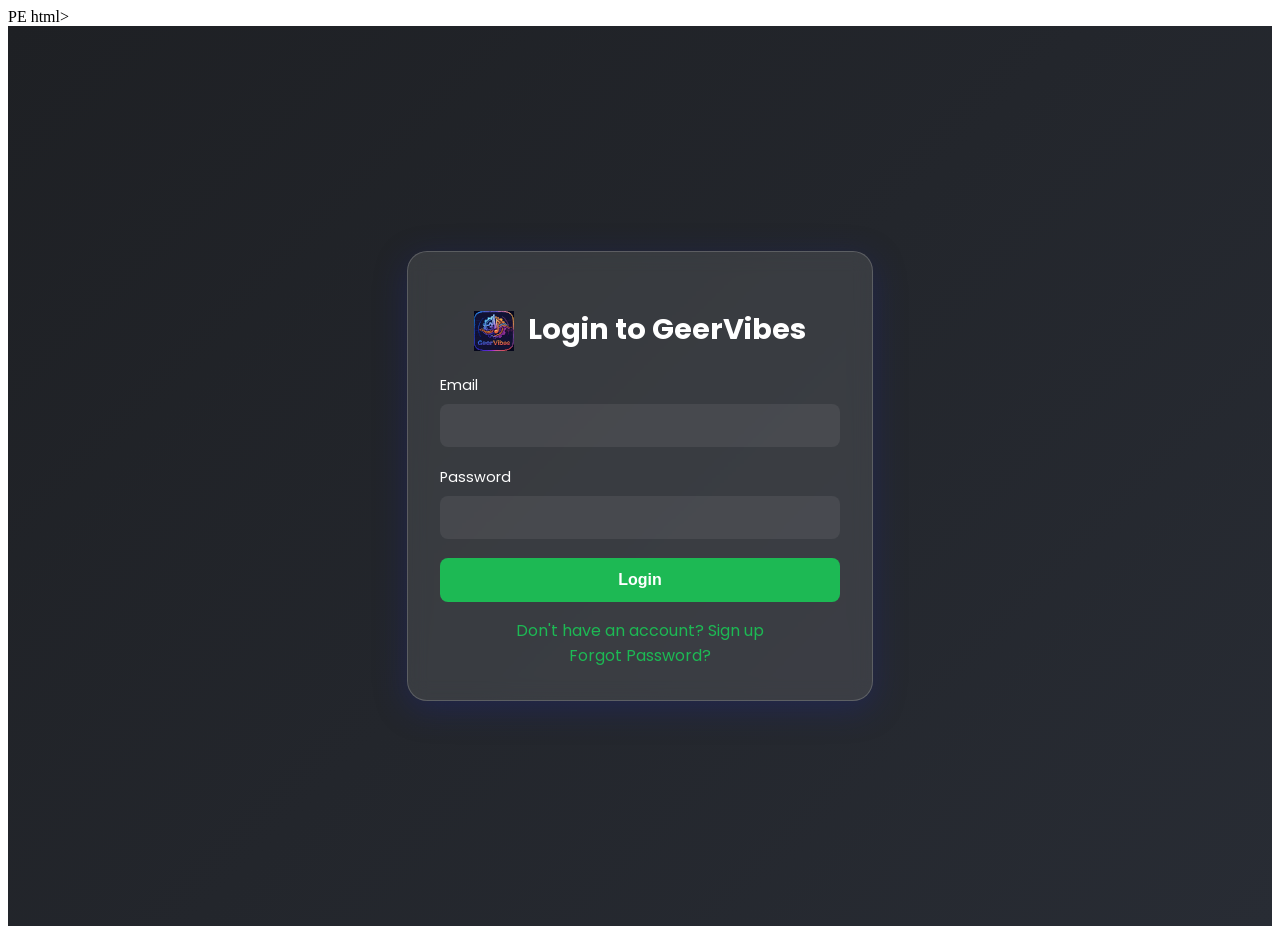
==== index.html @ 43edce55 "aded a logo" ====
<meta name="viewport" content="width=device-width, initial-scale=1.0, maximum-scale=1.0, user-scalable=no">
    <meta name="description" content="A modern, responsive music player application">
    <meta name="theme-color" content="#282c34">
    <title>GeerVibes–  | The melody in every moment.</title>
    <link rel="stylesheet" href="css/style.css">
    <link rel="stylesheet" href="css/style_new.css">
    <link rel="stylesheet" href="css/auth.css">
    <link rel="stylesheet" href="css/responsive.css">html>
<html lang="en">
<head>
    <meta charset="UTF-8">
    <meta name="viewport" content="width=device-width, initial-scale=1.0">
    <meta name="description" content="A modern, responsive music player application">
    <meta name="theme-color" content="#282c34">
    <title>GeerVibes –  | The melody in every moment.</title>
    <link rel="stylesheet" href="css/style.css">
    <link rel="stylesheet" href="css/player.css">
    <link rel="stylesheet" href="css/auth.css">
    <link rel="stylesheet" href="https://cdnjs.cloudflare.com/ajax/libs/font-awesome/6.4.0/css/all.min.css">
    <link rel="preconnect" href="https://fonts.googleapis.com">
    <link rel="preconnect" href="https://fonts.gstatic.com" crossorigin>
    <link href="https://fonts.googleapis.com/css2?family=Poppins:wght@300;400;500;600;700&display=swap" rel="stylesheet">
    <script src="js/auth.js"></script>
</head>
<body>
    <nav class="app-header">
        <div class="logo">
            <img src="logo.svg" alt="GeerVibes Logo" class="logo-image">
            <span>GeerVibes - The melody in every moment.</span>
        </div>
        <div class="controls">
            <button id="visualizer-toggle" class="control-btn" title="Toggle Audio Visualizer">
                <i class="fas fa-wave-square"></i>
            </button>
            <button id="theme-toggle" class="control-btn" title="Toggle Theme">
                <i class="fas fa-moon"></i>
            </button>
            <button id="logout" class="control-btn" title="Logout" onclick="logout()">
                <i class="fas fa-sign-out-alt"></i>
            </button>
        </div>
    </nav>
    <div class="music-container">
        <audio src="" id="audio"></audio>
        
        <div class="current-song-info">
            <div class="img-container">
                <img src="" alt="music-cover" id="cover">
            </div>
            <div class="song-info-text">
                <h4 id="title">Song Title</h4>
                <p id="artist" class="artist-name"></p>
            </div>
        </div>
        
        <div class="player-controls">
            <div class="navigation">
                <button id="shuffle" class="action-btn" title="Shuffle">
                    <i class="fas fa-random"></i>
                </button>
                <button id="prev" class="action-btn" title="Previous">
                    <i class="fas fa-backward"></i>
                </button>
                <button id="play" class="action-btn action-btn-big" title="Play/Pause">
                    <i class="fas fa-play"></i>
                </button>
                <button id="next" class="action-btn" title="Next">
                    <i class="fas fa-forward"></i>
                </button>
                <button id="repeat" class="action-btn" title="Repeat">
                    <i class="fas fa-redo"></i>
                </button>
            </div>
            
            <div class="progress-section">
                <span id="current-time">0:00</span>
                <div class="progress-container">
                    <div class="progress"></div>
                    <div class="progress-handle"></div>
                    <div class="progress-buffer"></div>
                    <div class="progress-hover"></div>
                </div>
                <span id="duration">0:00</span>
            </div>

            <div class="volume-control">
                <i class="fas fa-volume-up" id="volume-icon"></i>
                <input type="range" id="volume-slider" min="0" max="100" value="100">
            </div>
        </div>
        
        <div class="now-playing-info">
            <div class="song-details">
                <h3 class="current-song-title"></h3>
                <p class="current-song-artist"></p>
            </div>
            <div class="time-info">
                <span class="current-time-large">0:00</span>
                <span class="time-separator">/</span>
                <span class="duration-large">0:00</span>
            </div>
        </div>
        
        <div class="music-visualizer">
            <canvas id="visualizer"></canvas>
        
            <div class="dance-floor">
                
                </div>
                
                </div>
                <div class="dancing-character character-3">
                   
                    </div>
                </div>
                <div class="dancing-character character-4">
                    
                        
                    </div>
                </div>
            </div>
        </div>
        
        <div class="playlist-section">
            <div class="playlist-header">
                <h3>My Collection</h3>
                <div class="view-controls">
                    <button id="grid-view" class="view-btn active" title="Grid View">
                        <i class="fas fa-th"></i>
                    </button>
                    <button id="list-view" class="view-btn" title="List View">
                        <i class="fas fa-list"></i>
                    </button>
                </div>
            </div>
            <div class="search-box">
                <i class="fas fa-search"></i>
                <input type="text" id="search-input" placeholder="Search songs...">
            </div>
            <div id="song-grid" class="song-grid"></div>
        </div>
    </div>

    <div class="music-notes">
        <span>♪</span>
        <span>♫</span>
        <span>♬</span>
        <span>♪</span>
        <span>♫</span>
    </div>

    <div class="toast" id="toast"></div>

    <button id="back-to-top" class="back-to-top" title="Back to Top">
        <i class="fas fa-chevron-up"></i>
    </button>

    <script src="js/script.js"></script>
</body>
</html>
---- css/style.css ----
/* Base responsive setup */
html {
    font-size: 16px;
    box-sizing: border-box;
}

/* Use border-box for all elements */
*, *:before, *:after {
    box-sizing: inherit;
}

/* Fluid typography calculation */
@media screen and (min-width: 320px) {
    html {
        font-size: calc(16px + 2 * ((100vw - 320px) / 880));
    }
}

@media screen and (min-width: 1200px) {
    html {
        font-size: 18px;
    }
}

:root {
    /* Core Colors */
    --primary-color: #4361ee;
    --secondary-color: #3f37c9;
    --accent-color: #4895ef;
    
    /* Light Theme */
    --background-color: #f8f9fa;
    --container-bg: #ffffff;
    --text-color: #2d3436;
    --text-color-strong: #1a1a1a;
    --title-gradient: linear-gradient(135deg, #ff0101, #dde110);
    --secondary-text: #0cf772;
    --border-color: #dfe6e9;
    --hover-color: #f1f2f6;
    
    /* Elevations */
    --shadow-sm: 0 2px 4px rgba(108, 92, 231, 0.1);
    --shadow-md: 0 4px 8px rgba(108, 92, 231, 0.15);
    --shadow-lg: 0 8px 16px rgba(108, 92, 231, 0.2);
    
    /* Gradients */
    --gradient-primary: linear-gradient(135deg, var(--primary-color), var(--secondary-color));
    --gradient-accent: linear-gradient(135deg, var(--accent-color), var(--secondary-color));

.player-progress span {
    color: var(--secondary-text);
    font-family: monospace;
    font-size: 0.9rem;
    min-width: 45px;
}

.progress-container {
    flex: 1;
    background: #e0e0e0;
    border-radius: 10px;
    cursor: pointer;
    height: 6px;
    position: relative;
    transition: var(--transition-fast);
    box-shadow: inset 0 1px 3px rgba(0, 0, 0, 0.1);
}

.progress-container:hover {
    height: 8px;
}

.progress-container:hover .progress-handle {
    transform: scale(1);
}

.progress {
    background: linear-gradient(90deg, #ff0101, #f70c6a);
    border-radius: 10px;
    height: 100%;
    width: 0%;
    transition: width 0.1s linear;
    position: relative;
    box-shadow: 0 1px 2px rgba(0, 0, 0, 0.1);
}

.progress-handle {
    width: 12px;
    height: 12px;
    background: var(--primary-color);
    border-radius: 50%;
    position: absolute;
    top: 50%;
    right: -6px;
    transform: translate(0, -50%) scale(0);
    transition: transform 0.2s ease;
    box-shadow: 0 0 10px var(--primary-color);
}near-gradient(135deg, var(--primary-color), var(--secondary-color));
    --gradient-accent: linear-gradient(135deg, var(--accent-color), var(--secondary-color));
    
    /* Animation */
    --transition-fast: all 0.2s ease;
    --transition-normal: all 0.3s ease;
    --transition-slow: all 0.4s ease;
    
    /* Layout */
    --grid-gap: 20px;
    --border-radius-sm: 8px;
    --border-radius-md: 12px;
    --border-radius-lg: 20px;
    
    /* Typography */
    --font-weight-light: 300;
    --font-weight-regular: 400;
    --font-weight-medium: 500;
    --font-weight-semibold: 600;
    --font-weight-bold: 700;
}

[data-theme="dark"] {
    /* Dark Theme Colors */
    --background-color: #1a1b1e;
    --container-bg: #2d2e32;
    --text-color: #f1f2f6;
    --text-color-strong: #1a0000;
    --title-gradient: linear-gradient(135deg, #a29bfe, #6c5ce7);
    --secondary-text: #a4b0be;
    --border-color: #3d3e42;
    --hover-color: #34353a;
    --font-weight-semibold: 600;
    --font-weight-bold: 700;
}

[data-theme="dark"] {
    /* Dark Theme Colors */
    --background-color: #1a1b1e;
    --container-bg: #2d2e32;
    --text-color: #f1f2f6;
    --text-color-strong: #ffffff;
    --primary-color: #66b6ff;
    --secondary-color: #72e698;
    --accent-color: #ff8ac4;
    --title-gradient: linear-gradient(135deg, #66b6ff, #72e698);
    --secondary-text: #a4b0be;
    --border-color: #3d3e42;
    --hover-color: #34353a;
}

[data-theme="dark"] .progress-container {
    background: rgba(255, 255, 255, 0.1);
    box-shadow: inset 0 1px 3px rgba(0, 0, 0, 0.2);
}

/* Modern Reset & Base Styles */
*, *::before, *::after {
    box-sizing: border-box;
    margin: 0;
    padding: 0;
}

* {
    box-sizing: border-box;
    margin: 0;
    padding: 0;
}

/* Animation Keyframes */
@keyframes glow {
    0%, 100% { box-shadow: 0 0 15px var(--primary-color); }
    50% { box-shadow: 0 0 25px var(--accent-color); }
}

@keyframes float {
    0%, 100% { transform: translateY(0); }
    50% { transform: translateY(-10px); }
}

@keyframes pulse {
    0%, 100% { transform: scale(1); }
    50% { transform: scale(1.05); }
}

@keyframes shimmer {
    0% { background-position: -200% 0; }
    100% { background-position: 200% 0; }
}

body {
    background-color: var(--background-color);
    font-family: 'Poppins', sans-serif;
    min-height: 100vh;
    color: var(--text-color);
    transition: var(--transition-normal);
    overflow-x: hidden;
}

.app-header {
    position: fixed;
    top: 0;
    left: 0;
    right: 0;
    height: 60px;
    background: var(--container-bg);
    box-shadow: var(--shadow-sm);
    display: flex;
    justify-content: space-between;
    align-items: center;
    padding: 0 2rem;
    z-index: 1000;
    transition: var(--transition-normal);
}

.logo {
    display: flex;
    align-items: center;
    gap: 0.8rem;
    font-size: 1.5rem;
    font-weight: var(--font-weight-semibold);
    position: relative;
}

.logo-image {
    height: 50px;
    width: 50px;
    object-fit: contain;
    filter: drop-shadow(0 0 8px var(--primary-color));
    animation: pulse-icon 2s ease-in-out infinite;
}

.logo i {
    color: var(--primary-color);
    font-size: 1.8rem;
    animation: pulse-icon 2s ease-in-out infinite;
    filter: drop-shadow(0 0 8px var(--primary-color));
}

.logo span {
    background: linear-gradient(45deg, 
        #4a90e2, /* Royal Blue */
        #50c878, /* Emerald */
        #ff69b4, /* Hot Pink */
        #4a90e2  /* Royal Blue again for smooth loop */
    );
    background-size: 300%;
    -webkit-background-clip: text;
    background-clip: text;
    -webkit-text-fill-color: transparent;
    animation: animate-text 8s linear infinite;
    position: relative;
    display: inline-block;
}

.logo span::after {
    content: '';
    position: absolute;
    left: 0;
    bottom: -2px;
    width: 100%;
    height: 2px;
    background: linear-gradient(90deg, 
        transparent,
        var(--primary-color),
        transparent
    );
    animation: slide-line 3s ease-in-out infinite;
}

@keyframes animate-text {
    0% { background-position: 0% 50%; }
    50% { background-position: 100% 50%; }
    100% { background-position: 0% 50%; }
}

@keyframes pulse-icon {
    0%, 100% { transform: scale(1); }
    50% { transform: scale(1.2); filter: hue-rotate(45deg); }
}

@keyframes slide-line {
    0% { transform: translateX(-100%); opacity: 0; }
    50% { transform: translateX(0); opacity: 1; }
    100% { transform: translateX(100%); opacity: 0; }
}

.controls {
    display: flex;
    gap: 1rem;
}

.control-btn {
    background: none;
    border: none;
    color: var(--text-color);
    font-size: 1.2rem;
    cursor: pointer;
    padding: 0.5rem;
    border-radius: 50%;
    transition: var(--transition-fast);
}

.control-btn:hover {
    background: var(--hover-color);
    transform: translateY(-2px);
}

.theme-toggle {
    position: fixed;
    top: 20px;
    right: 20px;
    background: var(--container-bg);
    border: none;
    border-radius: 50%;
    width: 45px;
    height: 45px;
    cursor: pointer;
    display: flex;
    align-items: center;
    justify-content: center;
    font-size: 1.2rem;
    color: var(--text-color);
    box-shadow: 0 2px 5px var(--shadow-color);
    transition: var(--transition);
}

.theme-toggle:hover {
    transform: scale(1.1);
}

.music-container {
    background-color: var(--container-bg);
    border-radius: var(--border-radius-lg);
    box-shadow: var(--shadow-md);
    display: flex;
    flex-direction: column;
    padding: 2rem;
    position: relative;
    margin: 80px auto 4rem;
    z-index: 10;
    width: min(95%, 1400px);
    transition: var(--transition-normal);
    backdrop-filter: blur(10px);
    -webkit-backdrop-filter: blur(10px);
}

.music-visualizer {
    position: relative;
    width: 100%;
    height: 180px;
    margin: 1rem 0;
    border-radius: var(--border-radius-md);
    overflow: hidden;
    background: var(--gradient-primary);
    display: flex;
    justify-content: center;
    align-items: center;
}

#visualizer {
    position: absolute;
    width: 100%;
    height: 100%;
    opacity: 0.8;
    z-index: 1;
}

.dance-floor {
    position: absolute;
    bottom: 20px;
    left: 0;
    right: 0;
    height: 120px;
    z-index: 2;
    display: flex;
    justify-content: space-around;
    align-items: flex-end;
}

.dancing-character {
    transform-origin: bottom;
    filter: drop-shadow(0 0 10px currentColor);
}

.character {
    width: 40px;
    height: 80px;
    position: relative;
}

/* Character 1 - Purple Dancer (Hip Hop) */
.character-1 {
    color: #1a0202;
}

.character-1 .character {
    animation: hipHopDance 1s ease-in-out infinite;
}

/* Character 2 - Green Dancer (Ballet) */
.character-2 {
    color: #00b894;
}

.character-2 .character {
    animation: balletDance 1.5s ease-in-out infinite;
}

/* Character 3 - Pink Dancer (Breakdance) */
.character-3 {
    color: #ff7675;
}

.character-3 .character {
    animation: breakDance 2s ease-in-out infinite;
}

/* Character 4 - Yellow Dancer (Pop) */
.character-4 {
    color: #ffeaa7;
}

.character-4 .character {
    animation: popDance 1.2s ease-in-out infinite;
}

.character .head {
    width: 20px;
    height: 20px;
    background: currentColor;
    border-radius: 50%;
    position: absolute;
    top: 0;
    left: 50%;
    transform: translateX(-50%);
}

.character .body {
    width: 8px;
    height: 30px;
    background: currentColor;
    position: absolute;
    top: 20px;
    left: 50%;
    transform: translateX(-50%);
}

.character .arm {
    width: 6px;
    height: 20px;
    background: currentColor;
    position: absolute;
    top: 22px;
    transform-origin: top;
}

.character .leg {
    width: 6px;
    height: 25px;
    background: currentColor;
    position: absolute;
    top: 48px;
    transform-origin: top;
}

.character .arm.left { left: 10px; }
.character .arm.right { right: 10px; }
.character .leg.left { left: 14px; }
.character .leg.right { right: 14px; }

/* Hip Hop Dance Moves */
@keyframes hipHopDance {
    0%, 100% { transform: translateY(0) rotate(0deg); }
    25% { transform: translateY(-15px) rotate(-5deg); }
    50% { transform: translateY(0) rotate(0deg); }
    75% { transform: translateY(-15px) rotate(5deg); }
}

/* Ballet Dance Moves */
@keyframes balletDance {
    0%, 100% { transform: translateY(0) scale(1); }
    50% { transform: translateY(-20px) scale(0.95) rotate(10deg); }
}

/* Breakdance Moves */
@keyframes breakDance {
    0% { transform: rotate(0deg); }
    25% { transform: rotate(90deg) translateY(-10px); }
    50% { transform: rotate(180deg); }
    75% { transform: rotate(270deg) translateY(10px); }
    100% { transform: rotate(360deg); }
}

/* Pop Dance Moves */
@keyframes popDance {
    0%, 100% { transform: scale(1); }
    25% { transform: scale(1.1) rotate(-5deg); }
    50% { transform: scale(1) rotate(0deg); }
    75% { transform: scale(1.1) rotate(5deg); }
}

/* Character Part Animations */
.character-1 .arm.left { animation: hipHopArm 1s ease-in-out infinite; }
.character-1 .arm.right { animation: hipHopArm 1s ease-in-out infinite reverse; }
.character-1 .leg.left { animation: hipHopLeg 1s ease-in-out infinite; }
.character-1 .leg.right { animation: hipHopLeg 1s ease-in-out infinite reverse; }

.character-2 .arm.left { animation: balletArm 1.5s ease-in-out infinite; }
.character-2 .arm.right { animation: balletArm 1.5s ease-in-out infinite reverse; }
.character-2 .leg.left { animation: balletLeg 1.5s ease-in-out infinite; }
.character-2 .leg.right { animation: balletLeg 1.5s ease-in-out infinite reverse; }

.character-3 .arm.left { animation: breakArm 2s ease-in-out infinite; }
.character-3 .arm.right { animation: breakArm 2s ease-in-out infinite reverse; }
.character-3 .leg.left { animation: breakLeg 2s ease-in-out infinite; }
.character-3 .leg.right { animation: breakLeg 2s ease-in-out infinite reverse; }

.character-4 .arm.left { animation: popArm 1.2s ease-in-out infinite; }
.character-4 .arm.right { animation: popArm 1.2s ease-in-out infinite reverse; }
.character-4 .leg.left { animation: popLeg 1.2s ease-in-out infinite; }
.character-4 .leg.right { animation: popLeg 1.2s ease-in-out infinite reverse; }

@keyframes hipHopArm {
    0%, 100% { transform: rotate(-20deg); }
    50% { transform: rotate(40deg); }
}

@keyframes hipHopLeg {
    0%, 100% { transform: rotate(-5deg); }
    50% { transform: rotate(20deg); }
}

@keyframes balletArm {
    0%, 100% { transform: rotate(0deg); }
    50% { transform: rotate(90deg); }
}

@keyframes balletLeg {
    0%, 100% { transform: rotate(0deg); }
    50% { transform: rotate(45deg); }
}

@keyframes breakArm {
    0% { transform: rotate(0deg); }
    50% { transform: rotate(180deg); }
    100% { transform: rotate(360deg); }
}

@keyframes breakLeg {
    0% { transform: rotate(0deg); }
    50% { transform: rotate(-45deg); }
    100% { transform: rotate(0deg); }
}

@keyframes popArm {
    0%, 100% { transform: rotate(-30deg); }
    50% { transform: rotate(30deg); }
}

@keyframes popLeg {
    0%, 100% { transform: rotate(-15deg); }
    50% { transform: rotate(15deg); }
}

.amplitude-bars {
    position: absolute;
    bottom: 0;
    left: 0;
    width: 100%;
    height: 60px;
    display: flex;
    justify-content: center;
    gap: 4px;
    padding: 0 20px;
    z-index: 2;
}

.amplitude-bars .bar {
    flex: 1;
    background: rgba(255, 255, 255, 0.3);
    border-radius: var(--border-radius-sm);
    transform-origin: bottom;
}

@keyframes headBop {
    0%, 100% { transform: translateX(-50%) rotate(0deg); }
    50% { transform: translateX(-50%) rotate(5deg); }
}

@keyframes bodyMove {
    0%, 100% { transform: translateX(-50%) scaleY(1); }
    50% { transform: translateX(-50%) scaleY(0.95); }
}

@keyframes leftArmMove {
    0%, 100% { transform: rotate(-20deg); }
    50% { transform: rotate(20deg); }
}

@keyframes rightArmMove {
    0%, 100% { transform: rotate(20deg); }
    50% { transform: rotate(-20deg); }
}

@keyframes leftLegMove {
    0%, 100% { transform: rotate(-5deg); }
    50% { transform: rotate(15deg); }
}

@keyframes rightLegMove {
    0%, 100% { transform: rotate(5deg); }
    50% { transform: rotate(-15deg); }
}

.music-container.play .dancing-character {
    animation: bounce 0.5s ease-in-out infinite;
}

@keyframes bounce {
    0%, 100% { transform: translateY(0); }
    50% { transform: translateY(-10px); }
}

/* Add pulse animation for playing state */
.music-container.play .amplitude-bars .bar {
    animation: amplitude var(--bar-duration, 0.5s) ease-in-out infinite;
    animation-delay: var(--bar-delay, 0s);
}

@keyframes amplitude {
    0%, 100% { transform: scaleY(0.3); }
    50% { transform: scaleY(1); }
}

.img-container {
    position: relative;
    width: 200px;
    height: 200px;
    margin: 0 auto;
    border-radius: 50%;
    overflow: hidden;
    box-shadow: var(--shadow-lg);
    transition: all 0.3s ease;
}

.img-container::after {
    content: '';
    position: absolute;
    top: 50%;
    left: 50%;
    transform: translate(-50%, -50%);
    width: 20px;
    height: 20px;
    background: var(--container-bg);
    border-radius: 50%;
    z-index: 2;
}

.img-container img {
    border-radius: 50%;
    object-fit: cover;
    height: 100%;
    width: 100%;
    position: absolute;
    bottom: 0;
    left: 0;
    animation: rotate 3s linear infinite, shimmer 3s infinite;
    animation-play-state: paused;
    transition: transform 0.3s ease;
    background: linear-gradient(90deg, 
        transparent,
        rgba(255, 255, 255, 0.2),
        transparent
    ) 0 0/200% 100%;
}

.music-container.play .img-container {
    transform: scale(1.05);
    animation: pulse 2s ease-in-out infinite;
}

.music-container.play .img-container img {
    animation-play-state: running;
    filter: drop-shadow(0 0 10px var(--accent-color));
}

/* Responsive adjustments for currently playing song */
@media screen and (max-width: 768px) {
    .img-container {
        width: 180px;
        height: 180px;
    }
}

@media screen and (max-width: 480px) {
    .img-container {
        width: 150px;
        height: 150px;
    }
}

@keyframes rotate {
    from {
        transform: rotate(0deg);
    }
    to {
        transform: rotate(360deg);
    }
}

.navigation {
    display: flex;
    align-items: center;
    justify-content: center;
    z-index: 1;
}

.action-btn {
    background-color: var(--container-bg);
    border: 0;
    color: var(--secondary-text);
    font-size: 20px;
    cursor: pointer;
    padding: 12px;
    margin: 0 20px;
    border-radius: 50%;
    transition: all 0.3s ease;
    position: relative;
    overflow: hidden;
}

.action-btn::after {
    content: '';
    position: absolute;
    top: 50%;
    left: 50%;
    width: 100%;
    height: 100%;
    background: radial-gradient(circle, var(--primary-color) 0%, transparent 70%);
    opacity: 0;
    transform: translate(-50%, -50%) scale(0);
    transition: transform 0.3s ease, opacity 0.3s ease;
}

.action-btn:hover::after {
    opacity: 0.2;
    transform: translate(-50%, -50%) scale(1.5);
}

.action-btn:hover {
    color: var(--primary-color);
    transform: scale(1.1);
}

.action-btn.action-btn-big {
    color: var(--primary-color);
    font-size: 32px;
}

.action-btn:focus {
    outline: 0;
}

.music-info {
    background-color: var(--container-bg);
    border-radius: var(--border-radius-lg) var(--border-radius-lg) 0 0;
    position: absolute;
    top: 0;
    left: 20px;
    width: calc(100% - 40px);
    padding: 20px 20px 20px 150px;
    opacity: 0;
    transform: translateY(0%);
    transition: var(--transition-normal);
    z-index: 0;
    box-shadow: var(--shadow-md);
}

.time-control {
    display: flex;
    align-items: center;
    gap: 1rem;
    margin-top: 0.5rem;
    color: var(--secondary-text);
    font-size: 0.9rem;
}

#current-time, #duration {
    min-width: 45px;
    text-align: center;
    font-family: monospace;
    font-size: 0.95rem;
}

.music-container.play .music-info {
    opacity: 1;
    transform: translateY(-100%);
}

.music-info h4 {
    margin: 0;
}

.progress-container {
    background: var(--border-color);
    border-radius: 10px;
    cursor: pointer;
    margin: 15px auto;
    height: 6px;
    width: 90%;
    max-width: 800px;
    position: relative;
    transition: all 0.3s ease;
    box-shadow: inset 0 1px 2px rgba(0, 0, 0, 0.1);
}

.progress-container:hover {
    height: 8px;
    transform: scaleY(1.2);
}

.progress {
    background: linear-gradient(90deg, var(--primary-color), var(--accent-color));
    border-radius: 10px;
    height: 100%;
    width: 0%;
    position: relative;
    transition: width 0.2s ease-out;
    box-shadow: 0 0 15px var(--primary-color);
    animation: glow 2s ease-in-out infinite;
}

.playlist-section {
    margin-top: 2rem;
    padding: 0 1rem;
}

.playlist-header {
    display: flex;
    justify-content: space-between;
    align-items: center;
    margin-bottom: 1.5rem;
}

.playlist-header h3 {
    font-size: 1.5rem;
    font-weight: 600;
    color: #2d3436;
    text-shadow: 1px 1px 2px rgba(0, 0, 0, 0.1);
    position: relative;
    display: inline-block;
    background: linear-gradient(45deg, #ff0101, #e71818, #f70c6a);
    -webkit-background-clip: text;
    background-clip: text;
    -webkit-text-fill-color: transparent;
    padding: 0.2rem 0;
}

.view-controls {
    display: flex;
    gap: 0.5rem;
    background: var(--hover-color);
    padding: 0.3rem;
    border-radius: var(--border-radius-sm);
}

.view-btn {
    background: none;
    border: none;
    padding: 0.5rem;
    border-radius: var(--border-radius-sm);
    color: var(--secondary-text);
    cursor: pointer;
    transition: var(--transition-fast);
}

.view-btn.active {
    background: var(--container-bg);
    color: var(--primary-color);
    box-shadow: var(--shadow-sm);
}

.search-box {
    position: relative;
    margin-bottom: 1.5rem;
}

.search-box i {
    position: absolute;
    left: 1rem;
    top: 50%;
    transform: translateY(-50%);
    color: var(--secondary-text);
}

.search-box input {
    width: 100%;
    padding: 0.8rem 1rem 0.8rem 2.5rem;
    border: none;
    border-radius: var(--border-radius-md);
    background: var(--hover-color);
    color: var(--text-color);
    font-size: 1rem;
    transition: var(--transition-fast);
}

.search-box input:focus {
    outline: none;
    box-shadow: 0 0 0 2px var(--primary-color);
}

.search-box input::placeholder {
    color: var(--secondary-text);
}

.playlist h3 {
    margin-bottom: 20px;
    color: var(--text-color);
    font-size: 1.5rem;
    text-align: center;
    text-transform: uppercase;
    letter-spacing: 2px;
}

.song-grid {
    display: grid;
    grid-template-columns: repeat(auto-fill, minmax(280px, 1fr));
    gap: var(--grid-gap);
    padding: 0.5rem;
    margin-top: 1rem;
    width: 100%;
    max-width: 1400px;
    margin-left: auto;
    margin-right: auto;
}

.song-tile {
    background: var(--container-bg);
    border-radius: var(--border-radius-md);
    padding: 1.2rem;
    cursor: pointer;
    transition: var(--transition-normal);
    position: relative;
    overflow: hidden;
    box-shadow: var(--shadow-sm);
    display: flex;
    flex-direction: column;
    gap: 1rem;
    min-height: 320px;
    animation: float 6s ease-in-out infinite;
}

.song-tile::before {
    content: '';
    position: absolute;
    top: 0;
    left: 0;
    width: 100%;
    height: 100%;
    background: var(--gradient-primary);
    opacity: 0;
    transition: var(--transition-normal);
    z-index: 1;
}

.song-tile:hover {
    transform: translateY(-5px) scale(1.02);
    box-shadow: var(--shadow-md);
}

.song-tile:hover::before {
    opacity: 0.1;
}

.song-tile.playing {
    background: linear-gradient(45deg, var(--container-bg), var(--hover-color));
    box-shadow: var(--shadow-lg);
    border: 2px solid var(--primary-color);
}

.song-tile.playing::before {
    opacity: 0.15;
}

.song-tile.playing .song-title {
    color: var(--primary-color);
}

@keyframes pulsePlay {
    0% { transform: scale(1); }
    50% { transform: scale(1.05); }
    100% { transform: scale(1); }
}

.song-tile.playing {
    animation: pulsePlay 2s infinite;
}

.song-tile img {
    width: 100%;
    aspect-ratio: 1;
    border-radius: 15px;
    object-fit: cover;
    box-shadow: var(--shadow-md);
    transition: transform 0.3s ease;
}

.song-tile:hover img {
    transform: scale(1.05);
}

.song-details {
    display: flex;
    flex-direction: column;
    gap: 0.5rem;
    padding: 0.5rem;
}

.song-tile .song-title {
    font-size: 1.1rem;
    font-weight: 600;
    line-height: 1.4;
    display: -webkit-box;
    overflow: hidden;
    -webkit-box-orient: vertical;
    overflow: hidden;
    color: var(--text-color-strong);
    background: var(--title-gradient);
    -webkit-background-clip: text;
    background-clip: text;
    -webkit-text-fill-color: transparent;
    /* text-fill-color removed, not standard */
    margin: 0;
}

.song-tile .song-artist {
    color: var(--secondary-text);
    font-size: 0.95rem;
    font-weight: 500;
    margin: 0;
    opacity: 0.9;
    display: -webkit-box;
    -webkit-box-orient: vertical;
    -webkit-box-orient: vertical;
    overflow: hidden;
}

/* Enhanced hover effects */
.song-tile:hover {
    transform: translateY(-5px);
    box-shadow: var(--shadow-lg);
}

.song-tile:hover .song-title {
    background-position: right center;
}

/* Responsive adjustments for song tiles */
@media screen and (max-width: 1200px) {
    .song-grid {
        grid-template-columns: repeat(auto-fill, minmax(250px, 1fr));
    }
}

@media screen and (max-width: 768px) {
    .song-grid {
        grid-template-columns: repeat(auto-fill, minmax(200px, 1fr));
        gap: 1rem;
    }
    
    .song-tile {
        min-height: 280px;
        padding: 1rem;
    }

    .song-tile .song-title {
        font-size: 1rem;
    }

    .song-tile .song-artist {
        font-size: 0.9rem;
    }
}

@media screen and (max-width: 480px) {
    .song-grid {
        grid-template-columns: repeat(auto-fill, minmax(160px, 1fr));
        gap: 0.8rem;
    }
    
    .song-tile {
        min-height: 240px;
        padding: 0.8rem;
    }

    .song-details {
        gap: 0.3rem;
    }

    .song-tile .song-title {
        font-size: 0.95rem;
        -webkit-line-clamp: 2;
    }

    .song-tile .song-artist {
        font-size: 0.85rem;
    }
}

.toast {
    position: fixed;
    bottom: 2rem;
    right: 2rem;
    background: var(--container-bg);
    color: var(--text-color);
    padding: 1rem 2rem;
    border-radius: var(--border-radius-md);
    box-shadow: var(--shadow-lg);
    transform: translateY(150%);
    transition: var(--transition-normal);
    z-index: 1000;
}

.toast.show {
    transform: translateY(0);
}

.music-notes {
    position: fixed;
    top: 0;
    left: 0;
    width: 100%;
    height: 100%;
    pointer-events: none;
    z-index: -1;
    opacity: 0.4;
}

.music-notes span {
    position: absolute;
    font-size: 2rem;
    background: var(--gradient-primary);
    -webkit-background-clip: text;
    background-clip: text;
    -webkit-text-fill-color: transparent;
    opacity: 0;
    animation: floatNotes 8s ease-in-out infinite;
    filter: drop-shadow(0 0 5px var(--primary-color));
}

.music-notes span:nth-child(1) { left: 10%; animation-delay: 0s; }
.music-notes span:nth-child(2) { left: 30%; animation-delay: 1.5s; }
.music-notes span:nth-child(3) { left: 50%; animation-delay: 3s; }
.music-notes span:nth-child(4) { left: 70%; animation-delay: 4.5s; }
.music-notes span:nth-child(5) { left: 90%; animation-delay: 6s; }

@keyframes floatNotes {
    0% {
        opacity: 0;
        transform: translateY(100vh) rotate(0deg);
    }
    50% {
        opacity: 0.5;
    }
    100% {
        opacity: 0;
        transform: translateY(-100vh) rotate(360deg);
    }
}

/* Back to Top Button */
.back-to-top {
    position: fixed;
    bottom: 2rem;
    right: 2rem;
    background: var(--primary-color);
    color: white;
    width: 45px;
    height: 45px;
    border-radius: 50%;
    border: none;
    cursor: pointer;
    display: flex;
    align-items: center;
    justify-content: center;
    font-size: 1.2rem;
    opacity: 0;
    visibility: hidden;
    transform: translateY(10px);
    transition: all 0.3s ease;
    z-index: 1000;
    box-shadow: 0 2px 10px rgba(0, 0, 0, 0.2);
}

.back-to-top:hover {
    background: linear-gradient(45deg, var(--primary-color), var(--accent-color));
    transform: translateY(-2px);
    box-shadow: 0 4px 15px rgba(0, 0, 0, 0.3);
}

.back-to-top.visible {
    opacity: 1;
    visibility: visible;
    transform: translateY(0);
}

[data-theme="dark"] .back-to-top {
    background: var(--primary-color);
    box-shadow: 0 2px 10px rgba(0, 0, 0, 0.4);
}

[data-theme="dark"] .back-to-top:hover {
    background: linear-gradient(45deg, var(--primary-color), var(--accent-color));
    box-shadow: 0 4px 15px rgba(0, 0, 0, 0.5);
}
---- css/style_new.css ----
/* Add your dark theme overrides */
[data-theme="dark"] {
    --background-color: #1a1b1e;
    --container-bg: #2d2e32;
    --text-color: #f1f2f6;
    --text-color-strong: #ffffff;
    --secondary-text: #a4b0be;
    --border-color: #3d3e42;
    --hover-color: #34353a;
    --progress-background: rgba(255, 255, 255, 0.1);
}

/* Logo Animation */
.logo {
    display: flex;
    align-items: center;
    gap: 0.8rem;
    font-size: 1.5rem;
    font-weight: 600;
}

.logo span {
    background: linear-gradient(45deg, #ff0101, #e71818, #f70c6a, #b9e75c);
    background-size: 300%;
    -webkit-background-clip: text;
    background-clip: text;
    color: transparent;
    animation: animate-logo 10s linear infinite;
}

@keyframes animate-logo {
    0% { background-position: 0% 50%; }
    50% { background-position: 100% 50%; }
    100% { background-position: 0% 50%; }
}

/* Progress Slider Improvements */
.progress-section {
    width: 100%;
    max-width: 500px;
    display: flex;
    align-items: center;
    gap: 1rem;
    padding: 0.5rem 1rem;
    margin: 1.5rem 0;
}

.progress-container {
    flex: 1;
    background: #ddd;
    border-radius: 10px;
    cursor: pointer;
    height: 6px;
    position: relative;
    transition: all 0.3s ease;
}

.progress {
    background: linear-gradient(90deg, #ff0101, #f70c6a);
    border-radius: 10px;
    height: 100%;
    width: 0%;
    transition: width 0.1s linear;
    position: relative;
    box-shadow: 0 1px 3px rgba(0, 0, 0, 0.2);
}

.progress-handle {
    width: 12px;
    height: 12px;
    background: #f70c6a;
    border: 2px solid #fff;
    border-radius: 50%;
    position: absolute;
    top: 50%;
    transform: translateY(-50%) scale(0.8);
    cursor: grab;
    box-shadow: 0 2px 4px rgba(0, 0, 0, 0.2);
    opacity: 0;
    transition: all 0.3s ease;
}

.progress-container:hover {
    height: 8px;
}

.progress-container:hover .progress-handle {
    opacity: 1;
    transform: translateY(-50%) scale(1.2);
}

/* Playlist Section */
.playlist-header h3 {
    color: var(--text-color-strong);
    font-size: 1.5rem;
    font-weight: 600;
    background: linear-gradient(45deg, #ff0101, #f70c6a);
    -webkit-background-clip: text;
    background-clip: text;
    color: transparent;
}

/* Time Display */
#current-time, #duration {
    color: var(--text-color-strong);
    font-weight: 500;
    font-size: 0.9rem;
    min-width: 45px;
    text-align: center;
}
---- css/auth.css ----
/* Auth Pages Styles */
.auth-container {
    height: 100vh;
    display: flex;
    justify-content: center;
    align-items: center;
    background: linear-gradient(135deg, #1e2024 0%, #282c34 100%);
    font-family: 'Poppins', sans-serif;
}

.auth-box {
    background: rgba(255, 255, 255, 0.1);
    backdrop-filter: blur(10px);
    border-radius: 20px;
    padding: 2rem;
    width: 100%;
    max-width: 400px;
    box-shadow: 0 8px 32px 0 rgba(31, 38, 135, 0.37);
    border: 1px solid rgba(255, 255, 255, 0.18);
}

.auth-box h2 {
    color: #fff;
    text-align: center;
    margin-bottom: 1.5rem;
    font-size: 1.8rem;
}

.form-group {
    margin-bottom: 1.2rem;
}

.form-group label {
    display: block;
    color: #fff;
    margin-bottom: 0.5rem;
    font-size: 0.9rem;
}

.form-group input {
    width: 100%;
    padding: 0.8rem;
    border: none;
    border-radius: 8px;
    background: rgba(255, 255, 255, 0.07);
    color: #fff;
    font-size: 1rem;
    transition: all 0.3s ease;
}

.form-group input:focus {
    outline: none;
    background: rgba(255, 255, 255, 0.1);
    box-shadow: 0 0 0 2px rgba(255, 255, 255, 0.2);
}

.auth-btn {
    width: 100%;
    padding: 0.8rem;
    border: none;
    border-radius: 8px;
    background: #1DB954;
    color: #fff;
    font-size: 1rem;
    font-weight: 600;
    cursor: pointer;
    transition: all 0.3s ease;
}

.auth-btn:hover {
    background: #1ed760;
    transform: translateY(-2px);
}

.auth-links {
    margin-top: 1rem;
    text-align: center;
    color: #fff;
}

.auth-links a {
    color: #1DB954;
    text-decoration: none;
    margin: 0 0.5rem;
    transition: all 0.3s ease;
}

.auth-links a:hover {
    color: #1ed760;
    text-decoration: underline;
}

.error-message {
    color: #ff4d4d;
    font-size: 0.9rem;
    margin-top: 0.5rem;
    text-align: center;
    display: none;
}

.success-message {
    color: #1DB954;
    font-size: 0.9rem;
    margin-top: 0.5rem;
    text-align: center;
    display: none;
}

/* Animation */
@keyframes fadeIn {
    from { opacity: 0; transform: translateY(-20px); }
    to { opacity: 1; transform: translateY(0); }
}

.auth-box {
    animation: fadeIn 0.5s ease-out;
}
/* Logo Styling */
.logo-small {
    height: 40px;
    width: 40px;
    margin-right: 0.5rem;
    vertical-align: middle;
}
---- css/responsive.css ----
/* Responsive Styles */

/* Base responsive adjustments */
@media screen and (max-width: 1200px) {
    .music-container {
        width: 95%;
        max-width: 1000px;
    }
}

/* Tablet and smaller screens */
@media screen and (max-width: 768px) {
    .app-header {
        padding: 1rem;
    }

    .app-header .logo span {
        font-size: 1.2rem;
    }

    .music-container {
        width: 100%;
        padding: 1rem;
    }

    .img-container {
        width: 250px;
        height: 250px;
    }

    .navigation {
        gap: 1rem;
    }

    .action-btn {
        font-size: 1.2rem;
    }

    .action-btn-big {
        font-size: 1.8rem;
    }

    /* Adjust playlist for tablet */
    .playlist {
        grid-template-columns: repeat(auto-fill, minmax(200px, 1fr));
    }
}

/* Mobile devices */
@media screen and (max-width: 480px) {
    .app-header {
        flex-direction: column;
        gap: 1rem;
        padding: 0.8rem;
        text-align: center;
    }

    .app-header .controls {
        width: 100%;
        justify-content: center;
        gap: 1rem;
    }

    .music-container {
        padding: 0.8rem;
    }

    .img-container {
        width: 200px;
        height: 200px;
    }

    .navigation {
        gap: 0.8rem;
    }

    .action-btn {
        font-size: 1rem;
    }

    .action-btn-big {
        font-size: 1.5rem;
    }

    .progress-container {
        height: 8px;
    }

    /* Stack player controls for better mobile experience */
    .player-controls {
        flex-direction: column;
        gap: 1rem;
    }

    /* Adjust playlist for mobile */
    .playlist {
        grid-template-columns: 1fr;
        gap: 0.8rem;
    }

    .playlist-item {
        padding: 0.8rem;
    }

    /* Adjust volume controls for mobile */
    .volume-controls {
        flex-direction: row;
        align-items: center;
        justify-content: center;
        gap: 0.8rem;
        width: 100%;
        margin-top: 1rem;
    }

    .volume-slider {
        width: 60%;
    }
}

/* Small mobile devices */
@media screen and (max-width: 320px) {
    .app-header .logo span {
        font-size: 1rem;
    }

    .img-container {
        width: 180px;
        height: 180px;
    }

    .action-btn {
        font-size: 0.9rem;
    }

    .action-btn-big {
        font-size: 1.3rem;
    }
}

/* Landscape mode for mobile devices */
@media screen and (max-height: 480px) and (orientation: landscape) {
    .music-container {
        display: grid;
        grid-template-columns: auto 1fr;
        gap: 1rem;
        align-items: center;
    }

    .img-container {
        width: 150px;
        height: 150px;
    }

    .player-controls {
        flex-direction: row;
    }
}

/* Make auth pages responsive */
@media screen and (max-width: 480px) {
    .auth-box {
        width: 90%;
        padding: 1.5rem;
        margin: 1rem;
    }

    .auth-box h2 {
        font-size: 1.5rem;
    }

    .form-group input {
        padding: 0.6rem;
    }

    .auth-btn {
        padding: 0.6rem;
    }

    .auth-links {
        flex-direction: column;
        gap: 0.5rem;
    }
}

/* High DPI (Retina) Screens */
@media screen and (-webkit-min-device-pixel-ratio: 2),
       screen and (min-resolution: 192dpi) {
    .img-container img {
        image-rendering: -webkit-optimize-contrast;
        image-rendering: crisp-edges;
    }
}

/* Dark mode adjustments for OLED screens */
@media screen and (prefers-color-scheme: dark) and (color-gamut: p3) {
    [data-theme="dark"] {
        --background-color: #000000;
    }
}
---- css/style.css ----
/* Base responsive setup */
html {
    font-size: 16px;
    box-sizing: border-box;
}

/* Use border-box for all elements */
*, *:before, *:after {
    box-sizing: inherit;
}

/* Fluid typography calculation */
@media screen and (min-width: 320px) {
    html {
        font-size: calc(16px + 2 * ((100vw - 320px) / 880));
    }
}

@media screen and (min-width: 1200px) {
    html {
        font-size: 18px;
    }
}

:root {
    /* Core Colors */
    --primary-color: #4361ee;
    --secondary-color: #3f37c9;
    --accent-color: #4895ef;
    
    /* Light Theme */
    --background-color: #f8f9fa;
    --container-bg: #ffffff;
    --text-color: #2d3436;
    --text-color-strong: #1a1a1a;
    --title-gradient: linear-gradient(135deg, #ff0101, #dde110);
    --secondary-text: #0cf772;
    --border-color: #dfe6e9;
    --hover-color: #f1f2f6;
    
    /* Elevations */
    --shadow-sm: 0 2px 4px rgba(108, 92, 231, 0.1);
    --shadow-md: 0 4px 8px rgba(108, 92, 231, 0.15);
    --shadow-lg: 0 8px 16px rgba(108, 92, 231, 0.2);
    
    /* Gradients */
    --gradient-primary: linear-gradient(135deg, var(--primary-color), var(--secondary-color));
    --gradient-accent: linear-gradient(135deg, var(--accent-color), var(--secondary-color));

.player-progress span {
    color: var(--secondary-text);
    font-family: monospace;
    font-size: 0.9rem;
    min-width: 45px;
}

.progress-container {
    flex: 1;
    background: #e0e0e0;
    border-radius: 10px;
    cursor: pointer;
    height: 6px;
    position: relative;
    transition: var(--transition-fast);
    box-shadow: inset 0 1px 3px rgba(0, 0, 0, 0.1);
}

.progress-container:hover {
    height: 8px;
}

.progress-container:hover .progress-handle {
    transform: scale(1);
}

.progress {
    background: linear-gradient(90deg, #ff0101, #f70c6a);
    border-radius: 10px;
    height: 100%;
    width: 0%;
    transition: width 0.1s linear;
    position: relative;
    box-shadow: 0 1px 2px rgba(0, 0, 0, 0.1);
}

.progress-handle {
    width: 12px;
    height: 12px;
    background: var(--primary-color);
    border-radius: 50%;
    position: absolute;
    top: 50%;
    right: -6px;
    transform: translate(0, -50%) scale(0);
    transition: transform 0.2s ease;
    box-shadow: 0 0 10px var(--primary-color);
}near-gradient(135deg, var(--primary-color), var(--secondary-color));
    --gradient-accent: linear-gradient(135deg, var(--accent-color), var(--secondary-color));
    
    /* Animation */
    --transition-fast: all 0.2s ease;
    --transition-normal: all 0.3s ease;
    --transition-slow: all 0.4s ease;
    
    /* Layout */
    --grid-gap: 20px;
    --border-radius-sm: 8px;
    --border-radius-md: 12px;
    --border-radius-lg: 20px;
    
    /* Typography */
    --font-weight-light: 300;
    --font-weight-regular: 400;
    --font-weight-medium: 500;
    --font-weight-semibold: 600;
    --font-weight-bold: 700;
}

[data-theme="dark"] {
    /* Dark Theme Colors */
    --background-color: #1a1b1e;
    --container-bg: #2d2e32;
    --text-color: #f1f2f6;
    --text-color-strong: #1a0000;
    --title-gradient: linear-gradient(135deg, #a29bfe, #6c5ce7);
    --secondary-text: #a4b0be;
    --border-color: #3d3e42;
    --hover-color: #34353a;
    --font-weight-semibold: 600;
    --font-weight-bold: 700;
}

[data-theme="dark"] {
    /* Dark Theme Colors */
    --background-color: #1a1b1e;
    --container-bg: #2d2e32;
    --text-color: #f1f2f6;
    --text-color-strong: #ffffff;
    --primary-color: #66b6ff;
    --secondary-color: #72e698;
    --accent-color: #ff8ac4;
    --title-gradient: linear-gradient(135deg, #66b6ff, #72e698);
    --secondary-text: #a4b0be;
    --border-color: #3d3e42;
    --hover-color: #34353a;
}

[data-theme="dark"] .progress-container {
    background: rgba(255, 255, 255, 0.1);
    box-shadow: inset 0 1px 3px rgba(0, 0, 0, 0.2);
}

/* Modern Reset & Base Styles */
*, *::before, *::after {
    box-sizing: border-box;
    margin: 0;
    padding: 0;
}

* {
    box-sizing: border-box;
    margin: 0;
    padding: 0;
}

/* Animation Keyframes */
@keyframes glow {
    0%, 100% { box-shadow: 0 0 15px var(--primary-color); }
    50% { box-shadow: 0 0 25px var(--accent-color); }
}

@keyframes float {
    0%, 100% { transform: translateY(0); }
    50% { transform: translateY(-10px); }
}

@keyframes pulse {
    0%, 100% { transform: scale(1); }
    50% { transform: scale(1.05); }
}

@keyframes shimmer {
    0% { background-position: -200% 0; }
    100% { background-position: 200% 0; }
}

body {
    background-color: var(--background-color);
    font-family: 'Poppins', sans-serif;
    min-height: 100vh;
    color: var(--text-color);
    transition: var(--transition-normal);
    overflow-x: hidden;
}

.app-header {
    position: fixed;
    top: 0;
    left: 0;
    right: 0;
    height: 60px;
    background: var(--container-bg);
    box-shadow: var(--shadow-sm);
    display: flex;
    justify-content: space-between;
    align-items: center;
    padding: 0 2rem;
    z-index: 1000;
    transition: var(--transition-normal);
}

.logo {
    display: flex;
    align-items: center;
    gap: 0.8rem;
    font-size: 1.5rem;
    font-weight: var(--font-weight-semibold);
    position: relative;
}

.logo-image {
    height: 50px;
    width: 50px;
    object-fit: contain;
    filter: drop-shadow(0 0 8px var(--primary-color));
    animation: pulse-icon 2s ease-in-out infinite;
}

.logo i {
    color: var(--primary-color);
    font-size: 1.8rem;
    animation: pulse-icon 2s ease-in-out infinite;
    filter: drop-shadow(0 0 8px var(--primary-color));
}

.logo span {
    background: linear-gradient(45deg, 
        #4a90e2, /* Royal Blue */
        #50c878, /* Emerald */
        #ff69b4, /* Hot Pink */
        #4a90e2  /* Royal Blue again for smooth loop */
    );
    background-size: 300%;
    -webkit-background-clip: text;
    background-clip: text;
    -webkit-text-fill-color: transparent;
    animation: animate-text 8s linear infinite;
    position: relative;
    display: inline-block;
}

.logo span::after {
    content: '';
    position: absolute;
    left: 0;
    bottom: -2px;
    width: 100%;
    height: 2px;
    background: linear-gradient(90deg, 
        transparent,
        var(--primary-color),
        transparent
    );
    animation: slide-line 3s ease-in-out infinite;
}

@keyframes animate-text {
    0% { background-position: 0% 50%; }
    50% { background-position: 100% 50%; }
    100% { background-position: 0% 50%; }
}

@keyframes pulse-icon {
    0%, 100% { transform: scale(1); }
    50% { transform: scale(1.2); filter: hue-rotate(45deg); }
}

@keyframes slide-line {
    0% { transform: translateX(-100%); opacity: 0; }
    50% { transform: translateX(0); opacity: 1; }
    100% { transform: translateX(100%); opacity: 0; }
}

.controls {
    display: flex;
    gap: 1rem;
}

.control-btn {
    background: none;
    border: none;
    color: var(--text-color);
    font-size: 1.2rem;
    cursor: pointer;
    padding: 0.5rem;
    border-radius: 50%;
    transition: var(--transition-fast);
}

.control-btn:hover {
    background: var(--hover-color);
    transform: translateY(-2px);
}

.theme-toggle {
    position: fixed;
    top: 20px;
    right: 20px;
    background: var(--container-bg);
    border: none;
    border-radius: 50%;
    width: 45px;
    height: 45px;
    cursor: pointer;
    display: flex;
    align-items: center;
    justify-content: center;
    font-size: 1.2rem;
    color: var(--text-color);
    box-shadow: 0 2px 5px var(--shadow-color);
    transition: var(--transition);
}

.theme-toggle:hover {
    transform: scale(1.1);
}

.music-container {
    background-color: var(--container-bg);
    border-radius: var(--border-radius-lg);
    box-shadow: var(--shadow-md);
    display: flex;
    flex-direction: column;
    padding: 2rem;
    position: relative;
    margin: 80px auto 4rem;
    z-index: 10;
    width: min(95%, 1400px);
    transition: var(--transition-normal);
    backdrop-filter: blur(10px);
    -webkit-backdrop-filter: blur(10px);
}

.music-visualizer {
    position: relative;
    width: 100%;
    height: 180px;
    margin: 1rem 0;
    border-radius: var(--border-radius-md);
    overflow: hidden;
    background: var(--gradient-primary);
    display: flex;
    justify-content: center;
    align-items: center;
}

#visualizer {
    position: absolute;
    width: 100%;
    height: 100%;
    opacity: 0.8;
    z-index: 1;
}

.dance-floor {
    position: absolute;
    bottom: 20px;
    left: 0;
    right: 0;
    height: 120px;
    z-index: 2;
    display: flex;
    justify-content: space-around;
    align-items: flex-end;
}

.dancing-character {
    transform-origin: bottom;
    filter: drop-shadow(0 0 10px currentColor);
}

.character {
    width: 40px;
    height: 80px;
    position: relative;
}

/* Character 1 - Purple Dancer (Hip Hop) */
.character-1 {
    color: #1a0202;
}

.character-1 .character {
    animation: hipHopDance 1s ease-in-out infinite;
}

/* Character 2 - Green Dancer (Ballet) */
.character-2 {
    color: #00b894;
}

.character-2 .character {
    animation: balletDance 1.5s ease-in-out infinite;
}

/* Character 3 - Pink Dancer (Breakdance) */
.character-3 {
    color: #ff7675;
}

.character-3 .character {
    animation: breakDance 2s ease-in-out infinite;
}

/* Character 4 - Yellow Dancer (Pop) */
.character-4 {
    color: #ffeaa7;
}

.character-4 .character {
    animation: popDance 1.2s ease-in-out infinite;
}

.character .head {
    width: 20px;
    height: 20px;
    background: currentColor;
    border-radius: 50%;
    position: absolute;
    top: 0;
    left: 50%;
    transform: translateX(-50%);
}

.character .body {
    width: 8px;
    height: 30px;
    background: currentColor;
    position: absolute;
    top: 20px;
    left: 50%;
    transform: translateX(-50%);
}

.character .arm {
    width: 6px;
    height: 20px;
    background: currentColor;
    position: absolute;
    top: 22px;
    transform-origin: top;
}

.character .leg {
    width: 6px;
    height: 25px;
    background: currentColor;
    position: absolute;
    top: 48px;
    transform-origin: top;
}

.character .arm.left { left: 10px; }
.character .arm.right { right: 10px; }
.character .leg.left { left: 14px; }
.character .leg.right { right: 14px; }

/* Hip Hop Dance Moves */
@keyframes hipHopDance {
    0%, 100% { transform: translateY(0) rotate(0deg); }
    25% { transform: translateY(-15px) rotate(-5deg); }
    50% { transform: translateY(0) rotate(0deg); }
    75% { transform: translateY(-15px) rotate(5deg); }
}

/* Ballet Dance Moves */
@keyframes balletDance {
    0%, 100% { transform: translateY(0) scale(1); }
    50% { transform: translateY(-20px) scale(0.95) rotate(10deg); }
}

/* Breakdance Moves */
@keyframes breakDance {
    0% { transform: rotate(0deg); }
    25% { transform: rotate(90deg) translateY(-10px); }
    50% { transform: rotate(180deg); }
    75% { transform: rotate(270deg) translateY(10px); }
    100% { transform: rotate(360deg); }
}

/* Pop Dance Moves */
@keyframes popDance {
    0%, 100% { transform: scale(1); }
    25% { transform: scale(1.1) rotate(-5deg); }
    50% { transform: scale(1) rotate(0deg); }
    75% { transform: scale(1.1) rotate(5deg); }
}

/* Character Part Animations */
.character-1 .arm.left { animation: hipHopArm 1s ease-in-out infinite; }
.character-1 .arm.right { animation: hipHopArm 1s ease-in-out infinite reverse; }
.character-1 .leg.left { animation: hipHopLeg 1s ease-in-out infinite; }
.character-1 .leg.right { animation: hipHopLeg 1s ease-in-out infinite reverse; }

.character-2 .arm.left { animation: balletArm 1.5s ease-in-out infinite; }
.character-2 .arm.right { animation: balletArm 1.5s ease-in-out infinite reverse; }
.character-2 .leg.left { animation: balletLeg 1.5s ease-in-out infinite; }
.character-2 .leg.right { animation: balletLeg 1.5s ease-in-out infinite reverse; }

.character-3 .arm.left { animation: breakArm 2s ease-in-out infinite; }
.character-3 .arm.right { animation: breakArm 2s ease-in-out infinite reverse; }
.character-3 .leg.left { animation: breakLeg 2s ease-in-out infinite; }
.character-3 .leg.right { animation: breakLeg 2s ease-in-out infinite reverse; }

.character-4 .arm.left { animation: popArm 1.2s ease-in-out infinite; }
.character-4 .arm.right { animation: popArm 1.2s ease-in-out infinite reverse; }
.character-4 .leg.left { animation: popLeg 1.2s ease-in-out infinite; }
.character-4 .leg.right { animation: popLeg 1.2s ease-in-out infinite reverse; }

@keyframes hipHopArm {
    0%, 100% { transform: rotate(-20deg); }
    50% { transform: rotate(40deg); }
}

@keyframes hipHopLeg {
    0%, 100% { transform: rotate(-5deg); }
    50% { transform: rotate(20deg); }
}

@keyframes balletArm {
    0%, 100% { transform: rotate(0deg); }
    50% { transform: rotate(90deg); }
}

@keyframes balletLeg {
    0%, 100% { transform: rotate(0deg); }
    50% { transform: rotate(45deg); }
}

@keyframes breakArm {
    0% { transform: rotate(0deg); }
    50% { transform: rotate(180deg); }
    100% { transform: rotate(360deg); }
}

@keyframes breakLeg {
    0% { transform: rotate(0deg); }
    50% { transform: rotate(-45deg); }
    100% { transform: rotate(0deg); }
}

@keyframes popArm {
    0%, 100% { transform: rotate(-30deg); }
    50% { transform: rotate(30deg); }
}

@keyframes popLeg {
    0%, 100% { transform: rotate(-15deg); }
    50% { transform: rotate(15deg); }
}

.amplitude-bars {
    position: absolute;
    bottom: 0;
    left: 0;
    width: 100%;
    height: 60px;
    display: flex;
    justify-content: center;
    gap: 4px;
    padding: 0 20px;
    z-index: 2;
}

.amplitude-bars .bar {
    flex: 1;
    background: rgba(255, 255, 255, 0.3);
    border-radius: var(--border-radius-sm);
    transform-origin: bottom;
}

@keyframes headBop {
    0%, 100% { transform: translateX(-50%) rotate(0deg); }
    50% { transform: translateX(-50%) rotate(5deg); }
}

@keyframes bodyMove {
    0%, 100% { transform: translateX(-50%) scaleY(1); }
    50% { transform: translateX(-50%) scaleY(0.95); }
}

@keyframes leftArmMove {
    0%, 100% { transform: rotate(-20deg); }
    50% { transform: rotate(20deg); }
}

@keyframes rightArmMove {
    0%, 100% { transform: rotate(20deg); }
    50% { transform: rotate(-20deg); }
}

@keyframes leftLegMove {
    0%, 100% { transform: rotate(-5deg); }
    50% { transform: rotate(15deg); }
}

@keyframes rightLegMove {
    0%, 100% { transform: rotate(5deg); }
    50% { transform: rotate(-15deg); }
}

.music-container.play .dancing-character {
    animation: bounce 0.5s ease-in-out infinite;
}

@keyframes bounce {
    0%, 100% { transform: translateY(0); }
    50% { transform: translateY(-10px); }
}

/* Add pulse animation for playing state */
.music-container.play .amplitude-bars .bar {
    animation: amplitude var(--bar-duration, 0.5s) ease-in-out infinite;
    animation-delay: var(--bar-delay, 0s);
}

@keyframes amplitude {
    0%, 100% { transform: scaleY(0.3); }
    50% { transform: scaleY(1); }
}

.img-container {
    position: relative;
    width: 200px;
    height: 200px;
    margin: 0 auto;
    border-radius: 50%;
    overflow: hidden;
    box-shadow: var(--shadow-lg);
    transition: all 0.3s ease;
}

.img-container::after {
    content: '';
    position: absolute;
    top: 50%;
    left: 50%;
    transform: translate(-50%, -50%);
    width: 20px;
    height: 20px;
    background: var(--container-bg);
    border-radius: 50%;
    z-index: 2;
}

.img-container img {
    border-radius: 50%;
    object-fit: cover;
    height: 100%;
    width: 100%;
    position: absolute;
    bottom: 0;
    left: 0;
    animation: rotate 3s linear infinite, shimmer 3s infinite;
    animation-play-state: paused;
    transition: transform 0.3s ease;
    background: linear-gradient(90deg, 
        transparent,
        rgba(255, 255, 255, 0.2),
        transparent
    ) 0 0/200% 100%;
}

.music-container.play .img-container {
    transform: scale(1.05);
    animation: pulse 2s ease-in-out infinite;
}

.music-container.play .img-container img {
    animation-play-state: running;
    filter: drop-shadow(0 0 10px var(--accent-color));
}

/* Responsive adjustments for currently playing song */
@media screen and (max-width: 768px) {
    .img-container {
        width: 180px;
        height: 180px;
    }
}

@media screen and (max-width: 480px) {
    .img-container {
        width: 150px;
        height: 150px;
    }
}

@keyframes rotate {
    from {
        transform: rotate(0deg);
    }
    to {
        transform: rotate(360deg);
    }
}

.navigation {
    display: flex;
    align-items: center;
    justify-content: center;
    z-index: 1;
}

.action-btn {
    background-color: var(--container-bg);
    border: 0;
    color: var(--secondary-text);
    font-size: 20px;
    cursor: pointer;
    padding: 12px;
    margin: 0 20px;
    border-radius: 50%;
    transition: all 0.3s ease;
    position: relative;
    overflow: hidden;
}

.action-btn::after {
    content: '';
    position: absolute;
    top: 50%;
    left: 50%;
    width: 100%;
    height: 100%;
    background: radial-gradient(circle, var(--primary-color) 0%, transparent 70%);
    opacity: 0;
    transform: translate(-50%, -50%) scale(0);
    transition: transform 0.3s ease, opacity 0.3s ease;
}

.action-btn:hover::after {
    opacity: 0.2;
    transform: translate(-50%, -50%) scale(1.5);
}

.action-btn:hover {
    color: var(--primary-color);
    transform: scale(1.1);
}

.action-btn.action-btn-big {
    color: var(--primary-color);
    font-size: 32px;
}

.action-btn:focus {
    outline: 0;
}

.music-info {
    background-color: var(--container-bg);
    border-radius: var(--border-radius-lg) var(--border-radius-lg) 0 0;
    position: absolute;
    top: 0;
    left: 20px;
    width: calc(100% - 40px);
    padding: 20px 20px 20px 150px;
    opacity: 0;
    transform: translateY(0%);
    transition: var(--transition-normal);
    z-index: 0;
    box-shadow: var(--shadow-md);
}

.time-control {
    display: flex;
    align-items: center;
    gap: 1rem;
    margin-top: 0.5rem;
    color: var(--secondary-text);
    font-size: 0.9rem;
}

#current-time, #duration {
    min-width: 45px;
    text-align: center;
    font-family: monospace;
    font-size: 0.95rem;
}

.music-container.play .music-info {
    opacity: 1;
    transform: translateY(-100%);
}

.music-info h4 {
    margin: 0;
}

.progress-container {
    background: var(--border-color);
    border-radius: 10px;
    cursor: pointer;
    margin: 15px auto;
    height: 6px;
    width: 90%;
    max-width: 800px;
    position: relative;
    transition: all 0.3s ease;
    box-shadow: inset 0 1px 2px rgba(0, 0, 0, 0.1);
}

.progress-container:hover {
    height: 8px;
    transform: scaleY(1.2);
}

.progress {
    background: linear-gradient(90deg, var(--primary-color), var(--accent-color));
    border-radius: 10px;
    height: 100%;
    width: 0%;
    position: relative;
    transition: width 0.2s ease-out;
    box-shadow: 0 0 15px var(--primary-color);
    animation: glow 2s ease-in-out infinite;
}

.playlist-section {
    margin-top: 2rem;
    padding: 0 1rem;
}

.playlist-header {
    display: flex;
    justify-content: space-between;
    align-items: center;
    margin-bottom: 1.5rem;
}

.playlist-header h3 {
    font-size: 1.5rem;
    font-weight: 600;
    color: #2d3436;
    text-shadow: 1px 1px 2px rgba(0, 0, 0, 0.1);
    position: relative;
    display: inline-block;
    background: linear-gradient(45deg, #ff0101, #e71818, #f70c6a);
    -webkit-background-clip: text;
    background-clip: text;
    -webkit-text-fill-color: transparent;
    padding: 0.2rem 0;
}

.view-controls {
    display: flex;
    gap: 0.5rem;
    background: var(--hover-color);
    padding: 0.3rem;
    border-radius: var(--border-radius-sm);
}

.view-btn {
    background: none;
    border: none;
    padding: 0.5rem;
    border-radius: var(--border-radius-sm);
    color: var(--secondary-text);
    cursor: pointer;
    transition: var(--transition-fast);
}

.view-btn.active {
    background: var(--container-bg);
    color: var(--primary-color);
    box-shadow: var(--shadow-sm);
}

.search-box {
    position: relative;
    margin-bottom: 1.5rem;
}

.search-box i {
    position: absolute;
    left: 1rem;
    top: 50%;
    transform: translateY(-50%);
    color: var(--secondary-text);
}

.search-box input {
    width: 100%;
    padding: 0.8rem 1rem 0.8rem 2.5rem;
    border: none;
    border-radius: var(--border-radius-md);
    background: var(--hover-color);
    color: var(--text-color);
    font-size: 1rem;
    transition: var(--transition-fast);
}

.search-box input:focus {
    outline: none;
    box-shadow: 0 0 0 2px var(--primary-color);
}

.search-box input::placeholder {
    color: var(--secondary-text);
}

.playlist h3 {
    margin-bottom: 20px;
    color: var(--text-color);
    font-size: 1.5rem;
    text-align: center;
    text-transform: uppercase;
    letter-spacing: 2px;
}

.song-grid {
    display: grid;
    grid-template-columns: repeat(auto-fill, minmax(280px, 1fr));
    gap: var(--grid-gap);
    padding: 0.5rem;
    margin-top: 1rem;
    width: 100%;
    max-width: 1400px;
    margin-left: auto;
    margin-right: auto;
}

.song-tile {
    background: var(--container-bg);
    border-radius: var(--border-radius-md);
    padding: 1.2rem;
    cursor: pointer;
    transition: var(--transition-normal);
    position: relative;
    overflow: hidden;
    box-shadow: var(--shadow-sm);
    display: flex;
    flex-direction: column;
    gap: 1rem;
    min-height: 320px;
    animation: float 6s ease-in-out infinite;
}

.song-tile::before {
    content: '';
    position: absolute;
    top: 0;
    left: 0;
    width: 100%;
    height: 100%;
    background: var(--gradient-primary);
    opacity: 0;
    transition: var(--transition-normal);
    z-index: 1;
}

.song-tile:hover {
    transform: translateY(-5px) scale(1.02);
    box-shadow: var(--shadow-md);
}

.song-tile:hover::before {
    opacity: 0.1;
}

.song-tile.playing {
    background: linear-gradient(45deg, var(--container-bg), var(--hover-color));
    box-shadow: var(--shadow-lg);
    border: 2px solid var(--primary-color);
}

.song-tile.playing::before {
    opacity: 0.15;
}

.song-tile.playing .song-title {
    color: var(--primary-color);
}

@keyframes pulsePlay {
    0% { transform: scale(1); }
    50% { transform: scale(1.05); }
    100% { transform: scale(1); }
}

.song-tile.playing {
    animation: pulsePlay 2s infinite;
}

.song-tile img {
    width: 100%;
    aspect-ratio: 1;
    border-radius: 15px;
    object-fit: cover;
    box-shadow: var(--shadow-md);
    transition: transform 0.3s ease;
}

.song-tile:hover img {
    transform: scale(1.05);
}

.song-details {
    display: flex;
    flex-direction: column;
    gap: 0.5rem;
    padding: 0.5rem;
}

.song-tile .song-title {
    font-size: 1.1rem;
    font-weight: 600;
    line-height: 1.4;
    display: -webkit-box;
    overflow: hidden;
    -webkit-box-orient: vertical;
    overflow: hidden;
    color: var(--text-color-strong);
    background: var(--title-gradient);
    -webkit-background-clip: text;
    background-clip: text;
    -webkit-text-fill-color: transparent;
    /* text-fill-color removed, not standard */
    margin: 0;
}

.song-tile .song-artist {
    color: var(--secondary-text);
    font-size: 0.95rem;
    font-weight: 500;
    margin: 0;
    opacity: 0.9;
    display: -webkit-box;
    -webkit-box-orient: vertical;
    -webkit-box-orient: vertical;
    overflow: hidden;
}

/* Enhanced hover effects */
.song-tile:hover {
    transform: translateY(-5px);
    box-shadow: var(--shadow-lg);
}

.song-tile:hover .song-title {
    background-position: right center;
}

/* Responsive adjustments for song tiles */
@media screen and (max-width: 1200px) {
    .song-grid {
        grid-template-columns: repeat(auto-fill, minmax(250px, 1fr));
    }
}

@media screen and (max-width: 768px) {
    .song-grid {
        grid-template-columns: repeat(auto-fill, minmax(200px, 1fr));
        gap: 1rem;
    }
    
    .song-tile {
        min-height: 280px;
        padding: 1rem;
    }

    .song-tile .song-title {
        font-size: 1rem;
    }

    .song-tile .song-artist {
        font-size: 0.9rem;
    }
}

@media screen and (max-width: 480px) {
    .song-grid {
        grid-template-columns: repeat(auto-fill, minmax(160px, 1fr));
        gap: 0.8rem;
    }
    
    .song-tile {
        min-height: 240px;
        padding: 0.8rem;
    }

    .song-details {
        gap: 0.3rem;
    }

    .song-tile .song-title {
        font-size: 0.95rem;
        -webkit-line-clamp: 2;
    }

    .song-tile .song-artist {
        font-size: 0.85rem;
    }
}

.toast {
    position: fixed;
    bottom: 2rem;
    right: 2rem;
    background: var(--container-bg);
    color: var(--text-color);
    padding: 1rem 2rem;
    border-radius: var(--border-radius-md);
    box-shadow: var(--shadow-lg);
    transform: translateY(150%);
    transition: var(--transition-normal);
    z-index: 1000;
}

.toast.show {
    transform: translateY(0);
}

.music-notes {
    position: fixed;
    top: 0;
    left: 0;
    width: 100%;
    height: 100%;
    pointer-events: none;
    z-index: -1;
    opacity: 0.4;
}

.music-notes span {
    position: absolute;
    font-size: 2rem;
    background: var(--gradient-primary);
    -webkit-background-clip: text;
    background-clip: text;
    -webkit-text-fill-color: transparent;
    opacity: 0;
    animation: floatNotes 8s ease-in-out infinite;
    filter: drop-shadow(0 0 5px var(--primary-color));
}

.music-notes span:nth-child(1) { left: 10%; animation-delay: 0s; }
.music-notes span:nth-child(2) { left: 30%; animation-delay: 1.5s; }
.music-notes span:nth-child(3) { left: 50%; animation-delay: 3s; }
.music-notes span:nth-child(4) { left: 70%; animation-delay: 4.5s; }
.music-notes span:nth-child(5) { left: 90%; animation-delay: 6s; }

@keyframes floatNotes {
    0% {
        opacity: 0;
        transform: translateY(100vh) rotate(0deg);
    }
    50% {
        opacity: 0.5;
    }
    100% {
        opacity: 0;
        transform: translateY(-100vh) rotate(360deg);
    }
}

/* Back to Top Button */
.back-to-top {
    position: fixed;
    bottom: 2rem;
    right: 2rem;
    background: var(--primary-color);
    color: white;
    width: 45px;
    height: 45px;
    border-radius: 50%;
    border: none;
    cursor: pointer;
    display: flex;
    align-items: center;
    justify-content: center;
    font-size: 1.2rem;
    opacity: 0;
    visibility: hidden;
    transform: translateY(10px);
    transition: all 0.3s ease;
    z-index: 1000;
    box-shadow: 0 2px 10px rgba(0, 0, 0, 0.2);
}

.back-to-top:hover {
    background: linear-gradient(45deg, var(--primary-color), var(--accent-color));
    transform: translateY(-2px);
    box-shadow: 0 4px 15px rgba(0, 0, 0, 0.3);
}

.back-to-top.visible {
    opacity: 1;
    visibility: visible;
    transform: translateY(0);
}

[data-theme="dark"] .back-to-top {
    background: var(--primary-color);
    box-shadow: 0 2px 10px rgba(0, 0, 0, 0.4);
}

[data-theme="dark"] .back-to-top:hover {
    background: linear-gradient(45deg, var(--primary-color), var(--accent-color));
    box-shadow: 0 4px 15px rgba(0, 0, 0, 0.5);
}
---- css/player.css ----
/* Current Song Info Styles */
:root {
    --container-bg-rgb: 255, 255, 255;
}

[data-theme="dark"] {
    --container-bg-rgb: 45, 46, 50;
}

.current-song-info {
    display: flex;
    flex-direction: column;
    align-items: center;
    gap: 1.5rem;
    padding: 1.5rem;
    background: var(--container-bg);
    border-radius: var(--border-radius-lg);
    box-shadow: var(--shadow-md);
    margin: 1rem auto;
    max-width: 800px;
    width: 100%;
    position: relative;
    z-index: 100;
}

.img-container {
    width: 180px;
    height: 180px;
    border-radius: 50%;
    overflow: hidden;
    box-shadow: var(--shadow-lg);
    transition: all 0.3s ease;
    position: relative;
}

.img-container::after {
    content: '';
    position: absolute;
    top: 50%;
    left: 50%;
    transform: translate(-50%, -50%);
    width: 15px;
    height: 15px;
    background: var(--container-bg);
    border-radius: 50%;
    z-index: 2;
}

.img-container img {
    width: 100%;
    height: 100%;
    object-fit: cover;
    transition: transform 0.3s ease;
}

.song-info-details {
    display: flex;
    flex-direction: column;
    align-items: center;
    gap: 0.75rem;
    width: 100%;
    text-align: center;
    padding: 0 1rem;
}

.song-meta {
    display: flex;
    flex-direction: column;
    align-items: center;
    gap: 0.5rem;
    width: 100%;
}

.song-title {
    font-size: 1.5rem;
    font-weight: 600;
    color: var(--text-color-strong);
    margin: 0;
    padding: 0;
    line-height: 1.3;
    max-width: 100%;
    display: -webkit-box;
    -webkit-line-clamp: 2;
    -webkit-box-orient: vertical;
    overflow: hidden;
    text-shadow: 0 1px 2px rgba(0, 0, 0, 0.1);
}

.song-artist {
    font-size: 1.1rem;
    color: var(--secondary-text);
    margin: 0;
    padding: 0;
    max-width: 100%;
    overflow: hidden;
    text-overflow: ellipsis;
    white-space: nowrap;
    opacity: 0.9;
}

.song-duration {
    display: flex;
    align-items: center;
    gap: 0.5rem;
    font-family: monospace;
    font-size: 1rem;
    color: var(--text-color);
    background: rgba(var(--container-bg-rgb), 0.8);
    padding: 0.25rem 0.75rem;
    border-radius: 1rem;
    backdrop-filter: blur(5px);
}

.duration-divider {
    opacity: 0.5;
}

/* Media Queries for Responsive Design */
@media screen and (max-width: 768px) {
    .current-song-info {
        padding: 1rem;
        gap: 1rem;
    }

    .img-container {
        width: 150px;
        height: 150px;
    }

    .song-title {
        font-size: 1.3rem;
    }

    .song-artist {
        font-size: 1rem;
    }
}

@media screen and (max-width: 480px) {
    .current-song-info {
        padding: 1rem 0.5rem;
        gap: 0.75rem;
        margin: 0.5rem auto;
    }

    .img-container {
        width: 130px;
        height: 130px;
    }

    .song-title {
        font-size: 1.2rem;
        -webkit-line-clamp: 1;
    }

    .song-artist {
        font-size: 0.95rem;
    }

    .song-duration {
        font-size: 0.9rem;
        padding: 0.2rem 0.5rem;
    }
}

/* Landscape Mode & Lock Screen */
@media screen and (max-height: 480px) {
    .current-song-info {
        flex-direction: row;
        padding: 0.75rem;
        gap: 1rem;
    }

    .img-container {
        width: 100px;
        height: 100px;
        flex-shrink: 0;
    }

    .song-info-details {
        align-items: flex-start;
        text-align: left;
    }

    .song-meta {
        align-items: flex-start;
    }
}

/* Lock Screen Media Session Styling */
@media screen and (display-mode: fullscreen) {
    .current-song-info {
        position: fixed;
        bottom: 0;
        left: 0;
        right: 0;
        background: rgba(var(--container-bg-rgb), 0.95);
        backdrop-filter: blur(10px);
        z-index: 1000;
        margin: 0;
        border-radius: var(--border-radius-lg) var(--border-radius-lg) 0 0;
        box-shadow: 0 -2px 20px rgba(0, 0, 0, 0.2);
        flex-direction: row;
        align-items: center;
        padding: 0.75rem 1rem;
    }

    .img-container {
        width: 60px;
        height: 60px;
        margin-right: 1rem;
    }

    .song-info-details {
        flex: 1;
        align-items: flex-start;
        text-align: left;
    }

    .song-meta {
        align-items: flex-start;
    }
}
---- css/auth.css ----
/* Auth Pages Styles */
.auth-container {
    height: 100vh;
    display: flex;
    justify-content: center;
    align-items: center;
    background: linear-gradient(135deg, #1e2024 0%, #282c34 100%);
    font-family: 'Poppins', sans-serif;
}

.auth-box {
    background: rgba(255, 255, 255, 0.1);
    backdrop-filter: blur(10px);
    border-radius: 20px;
    padding: 2rem;
    width: 100%;
    max-width: 400px;
    box-shadow: 0 8px 32px 0 rgba(31, 38, 135, 0.37);
    border: 1px solid rgba(255, 255, 255, 0.18);
}

.auth-box h2 {
    color: #fff;
    text-align: center;
    margin-bottom: 1.5rem;
    font-size: 1.8rem;
}

.form-group {
    margin-bottom: 1.2rem;
}

.form-group label {
    display: block;
    color: #fff;
    margin-bottom: 0.5rem;
    font-size: 0.9rem;
}

.form-group input {
    width: 100%;
    padding: 0.8rem;
    border: none;
    border-radius: 8px;
    background: rgba(255, 255, 255, 0.07);
    color: #fff;
    font-size: 1rem;
    transition: all 0.3s ease;
}

.form-group input:focus {
    outline: none;
    background: rgba(255, 255, 255, 0.1);
    box-shadow: 0 0 0 2px rgba(255, 255, 255, 0.2);
}

.auth-btn {
    width: 100%;
    padding: 0.8rem;
    border: none;
    border-radius: 8px;
    background: #1DB954;
    color: #fff;
    font-size: 1rem;
    font-weight: 600;
    cursor: pointer;
    transition: all 0.3s ease;
}

.auth-btn:hover {
    background: #1ed760;
    transform: translateY(-2px);
}

.auth-links {
    margin-top: 1rem;
    text-align: center;
    color: #fff;
}

.auth-links a {
    color: #1DB954;
    text-decoration: none;
    margin: 0 0.5rem;
    transition: all 0.3s ease;
}

.auth-links a:hover {
    color: #1ed760;
    text-decoration: underline;
}

.error-message {
    color: #ff4d4d;
    font-size: 0.9rem;
    margin-top: 0.5rem;
    text-align: center;
    display: none;
}

.success-message {
    color: #1DB954;
    font-size: 0.9rem;
    margin-top: 0.5rem;
    text-align: center;
    display: none;
}

/* Animation */
@keyframes fadeIn {
    from { opacity: 0; transform: translateY(-20px); }
    to { opacity: 1; transform: translateY(0); }
}

.auth-box {
    animation: fadeIn 0.5s ease-out;
}
/* Logo Styling */
.logo-small {
    height: 40px;
    width: 40px;
    margin-right: 0.5rem;
    vertical-align: middle;
}
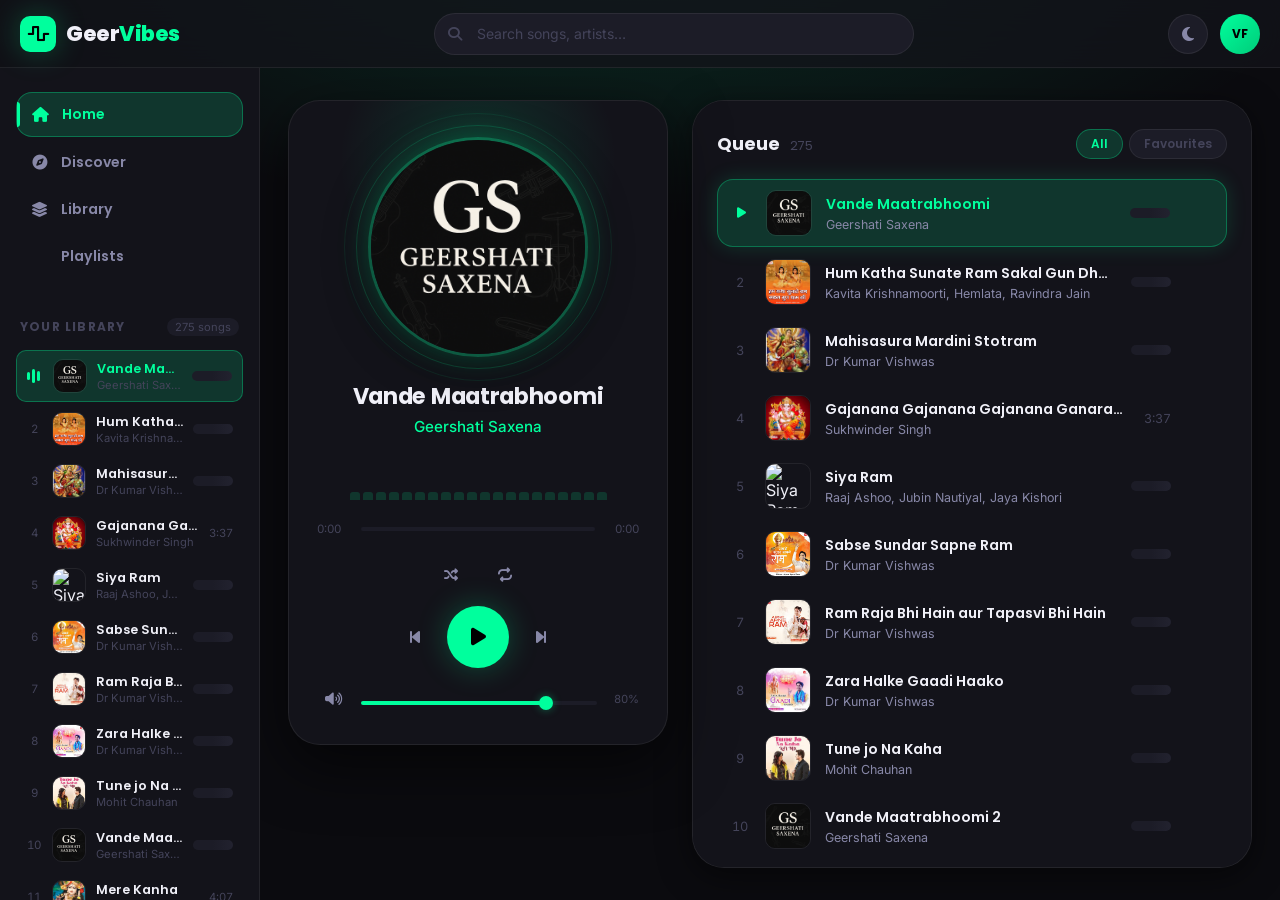
==== commit 9072f050: "changes" ====
--- a/index.html
+++ b/index.html
@@ -1,160 +1,263 @@
-  <meta name="viewport" content="width=device-width, initial-scale=1.0, maximum-scale=1.0, user-scalable=no">
-    <meta name="description" content="A modern, responsive music player application">
-    <meta name="theme-color" content="#282c34">
-    <title>GeerVibes–  | The melody in every moment.</title>
-    <link rel="stylesheet" href="css/style.css">
-    <link rel="stylesheet" href="css/style_new.css">
-    <link rel="stylesheet" href="css/auth.css">
-    <link rel="stylesheet" href="css/responsive.css">html>
-<html lang="en">
+<!DOCTYPE html>
+<html lang="en" data-theme="dark">
 <head>
-    <meta charset="UTF-8">
-    <meta name="viewport" content="width=device-width, initial-scale=1.0">
-    <meta name="description" content="A modern, responsive music player application">
-    <meta name="theme-color" content="#282c34">
-    <title>GeerVibes –  | The melody in every moment.</title>
-    <link rel="stylesheet" href="css/style.css">
-    <link rel="stylesheet" href="css/player.css">
-    <link rel="stylesheet" href="css/auth.css">
-    <link rel="stylesheet" href="https://cdnjs.cloudflare.com/ajax/libs/font-awesome/6.4.0/css/all.min.css">
-    <link rel="preconnect" href="https://fonts.googleapis.com">
-    <link rel="preconnect" href="https://fonts.gstatic.com" crossorigin>
-    <link href="https://fonts.googleapis.com/css2?family=Poppins:wght@300;400;500;600;700&display=swap" rel="stylesheet">
-    <script src="js/auth.js"></script>
+  <meta charset="UTF-8" />
+  <meta name="viewport" content="width=device-width, initial-scale=1.0" />
+  <title>GeerVibes</title>
+
+  <!-- Google Fonts: Poppins + Inter -->
+  <link rel="preconnect" href="https://fonts.googleapis.com" />
+  <link rel="preconnect" href="https://fonts.gstatic.com" crossorigin />
+  <link href="https://fonts.googleapis.com/css2?family=Inter:wght@300;400;500;600&family=Poppins:wght@400;600;700;800&display=swap" rel="stylesheet" />
+
+  <!-- Font Awesome 6 -->
+  <link rel="stylesheet" href="https://cdnjs.cloudflare.com/ajax/libs/font-awesome/6.5.0/css/all.min.css" />
+
+  <!-- Main Stylesheet -->
+  <link rel="stylesheet" href="styles.css" />
 </head>
 <body>
-    <nav class="app-header">
-        <div class="logo">
-            <img src="logo.svg" alt="GeerVibes Logo" class="logo-image">
-            <span>GeerVibes - The melody in every moment.</span>
-        </div>
+
+  <!-- ===================== OVERLAY (mobile sidebar backdrop) ===================== -->
+  <div class="sidebar-overlay" id="sidebarOverlay"></div>
+
+  <!-- ===================== TOP NAVBAR ===================== -->
+  <header class="navbar" id="navbar">
+    <div class="navbar__left">
+      <!-- Hamburger (mobile only) -->
+      <button class="hamburger" id="hamburgerBtn" aria-label="Toggle sidebar">
+        <span></span><span></span><span></span>
+      </button>
+      <!-- Logo -->
+      <div class="logo">
+        <div class="logo__icon">
+          <i class="fa-solid fa-wave-square"></i>
+        </div>
+        <span class="logo__text">Geer<em>Vibes</em></span>
+      </div>
+    </div>
+
+    <div class="navbar__center">
+      <!-- Search -->
+      <div class="search-bar">
+        <i class="fa-solid fa-magnifying-glass search-bar__icon"></i>
+        <input
+          type="text"
+          id="searchInput"
+          class="search-bar__input"
+          placeholder="Search songs, artists…"
+          autocomplete="off"
+        />
+        <button class="search-bar__clear" id="searchClear" aria-label="Clear search">
+          <i class="fa-solid fa-xmark"></i>
+        </button>
+      </div>
+    </div>
+
+    <div class="navbar__right">
+      <!-- Theme toggle -->
+      <button class="theme-toggle" id="themeToggle" aria-label="Toggle theme">
+        <i class="fa-solid fa-moon" id="themeIcon"></i>
+      </button>
+      <!-- User avatar -->
+      <div class="user-avatar" title="User Profile">
+        <span>VF</span>
+      </div>
+    </div>
+  </header>
+
+  <!-- ===================== APP SHELL ===================== -->
+  <div class="app-shell">
+
+    <!-- ===================== LEFT SIDEBAR ===================== -->
+    <aside class="sidebar" id="sidebar">
+      <!-- Nav links -->
+      <nav class="sidebar__nav">
+        <ul>
+          <li>
+            <a href="#" class="sidebar__link active" data-page="home">
+              <i class="fa-solid fa-house"></i>
+              <span>Home</span>
+            </a>
+          </li>
+          <li>
+            <a href="#" class="sidebar__link" data-page="discover">
+              <i class="fa-solid fa-compass"></i>
+              <span>Discover</span>
+            </a>
+          </li>
+          <li>
+            <a href="#" class="sidebar__link" data-page="library">
+              <i class="fa-solid fa-layer-group"></i>
+              <span>Library</span>
+            </a>
+          </li>
+          <li>
+            <a href="#" class="sidebar__link" data-page="playlists">
+              <i class="fa-solid fa-list-music"></i>
+              <span>Playlists</span>
+            </a>
+          </li>
+        </ul>
+      </nav>
+
+      <div class="sidebar__divider"></div>
+
+      <!-- Your Library / Playlist -->
+      <div class="sidebar__library">
+        <div class="sidebar__library-header">
+          <h3>Your Library</h3>
+          <span class="playlist-count" id="playlistCount">8 songs</span>
+        </div>
+
+        <ul class="playlist" id="playlistSidebar">
+          <!-- Populated by JS -->
+        </ul>
+      </div>
+    </aside>
+
+    <!-- ===================== MAIN CONTENT ===================== -->
+    <main class="main-content">
+
+      <!-- ---- PLAYER CARD ---- -->
+      <section class="player-card" id="playerCard">
+
+        <!-- Album art -->
+        <div class="album-art-wrapper">
+          <div class="album-art-ring"></div>
+          <div class="album-art-ring album-art-ring--2"></div>
+          <div class="album-art" id="albumArt">
+            <img src="https://picsum.photos/id/1011/400" alt="Album Art" id="albumImg" />
+          </div>
+        </div>
+
+        <!-- Song info -->
+        <div class="song-info">
+          <h1 class="song-info__title" id="songTitle">Neon Horizon</h1>
+          <p class="song-info__artist" id="songArtist">Stellar Drift</p>
+          <p class="song-info__album" id="songAlbum">SoundHelix Originals</p>
+        </div>
+
+        <!-- Waveform visualizer -->
+        <div class="visualizer" id="visualizer">
+          <div class="visualizer__bar" style="--i:1"></div>
+          <div class="visualizer__bar" style="--i:2"></div>
+          <div class="visualizer__bar" style="--i:3"></div>
+          <div class="visualizer__bar" style="--i:4"></div>
+          <div class="visualizer__bar" style="--i:5"></div>
+          <div class="visualizer__bar" style="--i:6"></div>
+          <div class="visualizer__bar" style="--i:7"></div>
+          <div class="visualizer__bar" style="--i:8"></div>
+          <div class="visualizer__bar" style="--i:9"></div>
+          <div class="visualizer__bar" style="--i:10"></div>
+          <div class="visualizer__bar" style="--i:11"></div>
+          <div class="visualizer__bar" style="--i:12"></div>
+          <div class="visualizer__bar" style="--i:13"></div>
+          <div class="visualizer__bar" style="--i:14"></div>
+          <div class="visualizer__bar" style="--i:15"></div>
+          <div class="visualizer__bar" style="--i:16"></div>
+          <div class="visualizer__bar" style="--i:17"></div>
+          <div class="visualizer__bar" style="--i:18"></div>
+          <div class="visualizer__bar" style="--i:19"></div>
+          <div class="visualizer__bar" style="--i:20"></div>
+        </div>
+
+        <!-- Progress bar -->
+        <div class="progress-section">
+          <span class="progress-time" id="currentTime">0:00</span>
+          <div class="progress-bar" id="progressBar" role="slider" aria-label="Seek">
+            <div class="progress-bar__fill" id="progressFill"></div>
+            <div class="progress-bar__thumb" id="progressThumb"></div>
+          </div>
+          <span class="progress-time" id="totalTime">0:00</span>
+        </div>
+
+        <!-- Controls -->
         <div class="controls">
-            <button id="visualizer-toggle" class="control-btn" title="Toggle Audio Visualizer">
-                <i class="fas fa-wave-square"></i>
-            </button>
-            <button id="theme-toggle" class="control-btn" title="Toggle Theme">
-                <i class="fas fa-moon"></i>
-            </button>
-            <button id="logout" class="control-btn" title="Logout" onclick="logout()">
-                <i class="fas fa-sign-out-alt"></i>
-            </button>
-        </div>
-    </nav>
-    <div class="music-container">
-        <audio src="" id="audio"></audio>
-        
-        <div class="current-song-info">
-            <div class="img-container">
-                <img src="" alt="music-cover" id="cover">
+          <!-- Secondary row -->
+          <div class="controls__secondary">
+            <button class="ctrl-btn ctrl-btn--sm" id="shuffleBtn" aria-label="Shuffle" title="Shuffle">
+              <i class="fa-solid fa-shuffle"></i>
+            </button>
+            <button class="ctrl-btn ctrl-btn--sm" id="repeatBtn" aria-label="Repeat" title="Repeat">
+              <i class="fa-solid fa-repeat"></i>
+            </button>
+          </div>
+
+          <!-- Primary row -->
+          <div class="controls__primary">
+            <button class="ctrl-btn" id="prevBtn" aria-label="Previous">
+              <i class="fa-solid fa-backward-step"></i>
+            </button>
+            <button class="ctrl-btn ctrl-btn--play" id="playBtn" aria-label="Play / Pause">
+              <i class="fa-solid fa-play" id="playIcon"></i>
+            </button>
+            <button class="ctrl-btn" id="nextBtn" aria-label="Next">
+              <i class="fa-solid fa-forward-step"></i>
+            </button>
+          </div>
+
+          <!-- Volume row -->
+          <div class="controls__volume">
+            <button class="ctrl-btn ctrl-btn--sm" id="muteBtn" aria-label="Mute">
+              <i class="fa-solid fa-volume-high" id="volumeIcon"></i>
+            </button>
+            <div class="volume-slider-wrapper">
+              <input
+                type="range"
+                id="volumeSlider"
+                class="volume-slider"
+                min="0"
+                max="100"
+                value="80"
+                aria-label="Volume"
+              />
             </div>
-            <div class="song-info-text">
-                <h4 id="title">Song Title</h4>
-                <p id="artist" class="artist-name"></p>
-            </div>
-        </div>
-        
-        <div class="player-controls">
-            <div class="navigation">
-                <button id="shuffle" class="action-btn" title="Shuffle">
-                    <i class="fas fa-random"></i>
-                </button>
-                <button id="prev" class="action-btn" title="Previous">
-                    <i class="fas fa-backward"></i>
-                </button>
-                <button id="play" class="action-btn action-btn-big" title="Play/Pause">
-                    <i class="fas fa-play"></i>
-                </button>
-                <button id="next" class="action-btn" title="Next">
-                    <i class="fas fa-forward"></i>
-                </button>
-                <button id="repeat" class="action-btn" title="Repeat">
-                    <i class="fas fa-redo"></i>
-                </button>
-            </div>
-            
-            <div class="progress-section">
-                <span id="current-time">0:00</span>
-                <div class="progress-container">
-                    <div class="progress"></div>
-                    <div class="progress-handle"></div>
-                    <div class="progress-buffer"></div>
-                    <div class="progress-hover"></div>
-                </div>
-                <span id="duration">0:00</span>
-            </div>
-
-            <div class="volume-control">
-                <i class="fas fa-volume-up" id="volume-icon"></i>
-                <input type="range" id="volume-slider" min="0" max="100" value="100">
-            </div>
-        </div>
-        
-        <div class="now-playing-info">
-            <div class="song-details">
-                <h3 class="current-song-title"></h3>
-                <p class="current-song-artist"></p>
-            </div>
-            <div class="time-info">
-                <span class="current-time-large">0:00</span>
-                <span class="time-separator">/</span>
-                <span class="duration-large">0:00</span>
-            </div>
-        </div>
-        
-        <div class="music-visualizer">
-            <canvas id="visualizer"></canvas>
-        
-            <div class="dance-floor">
-                
-                </div>
-                
-                </div>
-                <div class="dancing-character character-3">
-                   
-                    </div>
-                </div>
-                <div class="dancing-character character-4">
-                    
-                        
-                    </div>
-                </div>
-            </div>
-        </div>
-        
-        <div class="playlist-section">
-            <div class="playlist-header">
-                <h3>My Collection</h3>
-                <div class="view-controls">
-                    <button id="grid-view" class="view-btn active" title="Grid View">
-                        <i class="fas fa-th"></i>
-                    </button>
-                    <button id="list-view" class="view-btn" title="List View">
-                        <i class="fas fa-list"></i>
-                    </button>
-                </div>
-            </div>
-            <div class="search-box">
-                <i class="fas fa-search"></i>
-                <input type="text" id="search-input" placeholder="Search songs...">
-            </div>
-            <div id="song-grid" class="song-grid"></div>
-        </div>
-    </div>
-
-    <div class="music-notes">
-        <span>♪</span>
-        <span>♫</span>
-        <span>♬</span>
-        <span>♪</span>
-        <span>♫</span>
-    </div>
-
-    <div class="toast" id="toast"></div>
-
-    <button id="back-to-top" class="back-to-top" title="Back to Top">
-        <i class="fas fa-chevron-up"></i>
-    </button>
-
-    <script src="js/script.js"></script>
+            <span class="volume-label" id="volumeLabel">80%</span>
+          </div>
+        </div>
+
+      </section>
+
+      <!-- ---- MAIN PLAYLIST (right panel on desktop) ---- -->
+      <section class="main-playlist-section">
+        <div class="main-playlist-header">
+          <h2>Queue <span id="queueCount">8</span></h2>
+          <div class="playlist-sort">
+            <button class="sort-btn active" id="sortAll">All</button>
+            <button class="sort-btn" id="sortFav">Favourites</button>
+          </div>
+        </div>
+
+        <ul class="main-playlist" id="mainPlaylist">
+          <!-- Populated by JS -->
+        </ul>
+      </section>
+
+    </main>
+  </div>
+
+  <!-- ===================== MOBILE BOTTOM MINI-PLAYER ===================== -->
+  <div class="mini-player" id="miniPlayer">
+    <img src="https://picsum.photos/id/1011/80" alt="Mini Art" id="miniArt" class="mini-player__art" />
+    <div class="mini-player__info">
+      <span class="mini-player__title" id="miniTitle">Neon Horizon</span>
+      <span class="mini-player__artist" id="miniArtist">Stellar Drift</span>
+    </div>
+    <div class="mini-player__controls">
+      <button class="ctrl-btn ctrl-btn--sm" id="miniPrevBtn"><i class="fa-solid fa-backward-step"></i></button>
+      <button class="ctrl-btn ctrl-btn--play-sm" id="miniPlayBtn"><i class="fa-solid fa-play" id="miniPlayIcon"></i></button>
+      <button class="ctrl-btn ctrl-btn--sm" id="miniNextBtn"><i class="fa-solid fa-forward-step"></i></button>
+    </div>
+    <div class="mini-player__progress">
+      <div class="mini-player__progress-fill" id="miniProgressFill"></div>
+    </div>
+  </div>
+
+  <!-- Hidden Audio Element -->
+  <audio id="audioPlayer" preload="metadata"></audio>
+
+  <!-- Main Script -->
+  <script src="script.js"></script>
 </body>
-</html>+</html>
--- a/styles.css
+++ b/styles.css
@@ -0,0 +1,1375 @@
+/* ============================================================
+   VIBEFLOW — styles.css
+   Premium dark-first music streaming UI
+   Author: VibeFlow Design System
+   ============================================================ */
+
+/* ============================================================
+   1. CSS CUSTOM PROPERTIES (Theme Variables)
+   ============================================================ */
+:root {
+  /* --- Easing --- */
+  --ease: cubic-bezier(0.4, 0, 0.2, 1);
+  --ease-bounce: cubic-bezier(0.34, 1.56, 0.64, 1);
+
+  /* --- Sizing --- */
+  --navbar-h: 68px;
+  --sidebar-w: 260px;
+  --mini-player-h: 72px;
+  --radius-sm: 10px;
+  --radius-md: 16px;
+  --radius-lg: 24px;
+  --radius-xl: 32px;
+  --radius-full: 9999px;
+}
+
+/* DARK THEME (default) */
+[data-theme="dark"] {
+  --bg-base:      #0b0b0f;
+  --bg-surface:   #13131a;
+  --bg-elevated:  #1c1c27;
+  --bg-hover:     #22222f;
+  --bg-glass:     rgba(19, 19, 26, 0.75);
+
+  --accent:       #00ff9d;
+  --accent-dim:   rgba(0, 255, 157, 0.15);
+  --accent-glow:  rgba(0, 255, 157, 0.35);
+  --accent-dark:  #00cc7a;
+
+  --text-primary:   #f0f0f8;
+  --text-secondary: #8888a8;
+  --text-muted:     #44445a;
+
+  --border:       rgba(255, 255, 255, 0.07);
+  --border-accent: rgba(0, 255, 157, 0.3);
+
+  --shadow-sm: 0 2px 8px rgba(0,0,0,0.4);
+  --shadow-md: 0 8px 32px rgba(0,0,0,0.5);
+  --shadow-lg: 0 20px 60px rgba(0,0,0,0.6);
+  --shadow-accent: 0 0 30px rgba(0,255,157,0.25);
+
+  --scrollbar-thumb: #2a2a3a;
+  --scrollbar-thumb-hover: #3a3a50;
+}
+
+/* LIGHT THEME */
+[data-theme="light"] {
+  --bg-base:      #f0f0f8;
+  --bg-surface:   #ffffff;
+  --bg-elevated:  #f8f8ff;
+  --bg-hover:     #ededf8;
+  --bg-glass:     rgba(255, 255, 255, 0.8);
+
+  --accent:       #00b86b;
+  --accent-dim:   rgba(0, 184, 107, 0.12);
+  --accent-glow:  rgba(0, 184, 107, 0.3);
+  --accent-dark:  #009a59;
+
+  --text-primary:   #0d0d1a;
+  --text-secondary: #555575;
+  --text-muted:     #aaaacc;
+
+  --border:       rgba(0, 0, 0, 0.07);
+  --border-accent: rgba(0, 184, 107, 0.3);
+
+  --shadow-sm: 0 2px 8px rgba(0,0,0,0.08);
+  --shadow-md: 0 8px 32px rgba(0,0,0,0.1);
+  --shadow-lg: 0 20px 60px rgba(0,0,0,0.12);
+  --shadow-accent: 0 0 30px rgba(0,184,107,0.2);
+
+  --scrollbar-thumb: #d0d0e8;
+  --scrollbar-thumb-hover: #b8b8d8;
+}
+
+/* ============================================================
+   2. RESET & BASE
+   ============================================================ */
+*, *::before, *::after {
+  box-sizing: border-box;
+  margin: 0;
+  padding: 0;
+}
+
+html {
+  font-size: 16px;
+  scroll-behavior: smooth;
+}
+
+body {
+  font-family: 'Inter', sans-serif;
+  background: var(--bg-base);
+  color: var(--text-primary);
+  min-height: 100vh;
+  overflow-x: hidden;
+  transition: background 0.35s var(--ease), color 0.35s var(--ease);
+  /* Subtle grain texture for depth */
+  background-image:
+    radial-gradient(ellipse 80% 50% at 50% -10%, var(--accent-dim) 0%, transparent 70%);
+}
+
+a {
+  text-decoration: none;
+  color: inherit;
+}
+
+ul {
+  list-style: none;
+}
+
+button {
+  cursor: pointer;
+  border: none;
+  background: none;
+  font-family: inherit;
+  color: inherit;
+}
+
+img {
+  display: block;
+  max-width: 100%;
+}
+
+/* Custom scrollbar */
+::-webkit-scrollbar { width: 5px; }
+::-webkit-scrollbar-track { background: transparent; }
+::-webkit-scrollbar-thumb {
+  background: var(--scrollbar-thumb);
+  border-radius: var(--radius-full);
+  transition: background 0.2s;
+}
+::-webkit-scrollbar-thumb:hover { background: var(--scrollbar-thumb-hover); }
+
+/* ============================================================
+   3. NAVBAR
+   ============================================================ */
+.navbar {
+  position: fixed;
+  top: 0; left: 0; right: 0;
+  height: var(--navbar-h);
+  z-index: 100;
+  display: flex;
+  align-items: center;
+  justify-content: space-between;
+  padding: 0 20px;
+  gap: 16px;
+  background: var(--bg-glass);
+  backdrop-filter: blur(20px);
+  -webkit-backdrop-filter: blur(20px);
+  border-bottom: 1px solid var(--border);
+  transition: background 0.35s var(--ease), border-color 0.35s var(--ease);
+}
+
+/* Logo */
+.navbar__left {
+  display: flex;
+  align-items: center;
+  gap: 12px;
+  flex-shrink: 0;
+}
+
+.logo {
+  display: flex;
+  align-items: center;
+  gap: 10px;
+  user-select: none;
+}
+
+.logo__icon {
+  width: 36px;
+  height: 36px;
+  background: var(--accent);
+  border-radius: var(--radius-sm);
+  display: flex;
+  align-items: center;
+  justify-content: center;
+  font-size: 17px;
+  color: #000;
+  box-shadow: var(--shadow-accent);
+  transition: box-shadow 0.3s var(--ease);
+}
+
+.logo__text {
+  font-family: 'Poppins', sans-serif;
+  font-weight: 800;
+  font-size: 1.3rem;
+  color: var(--text-primary);
+  letter-spacing: -0.5px;
+}
+
+.logo__text em {
+  font-style: normal;
+  color: var(--accent);
+}
+
+/* Search bar */
+.navbar__center {
+  flex: 1;
+  max-width: 480px;
+  margin: 0 auto;
+}
+
+.search-bar {
+  position: relative;
+  display: flex;
+  align-items: center;
+}
+
+.search-bar__icon {
+  position: absolute;
+  left: 14px;
+  font-size: 14px;
+  color: var(--text-muted);
+  pointer-events: none;
+  transition: color 0.2s var(--ease);
+}
+
+.search-bar__input {
+  width: 100%;
+  height: 42px;
+  background: var(--bg-elevated);
+  border: 1px solid var(--border);
+  border-radius: var(--radius-full);
+  padding: 0 44px 0 42px;
+  font-family: 'Inter', sans-serif;
+  font-size: 0.875rem;
+  color: var(--text-primary);
+  transition: all 0.25s var(--ease);
+  outline: none;
+}
+
+.search-bar__input::placeholder { color: var(--text-muted); }
+
+.search-bar__input:focus {
+  border-color: var(--accent);
+  background: var(--bg-surface);
+  box-shadow: 0 0 0 3px var(--accent-dim);
+}
+
+.search-bar__input:focus + .search-bar__icon,
+.search-bar:focus-within .search-bar__icon {
+  color: var(--accent);
+}
+
+.search-bar__clear {
+  position: absolute;
+  right: 12px;
+  width: 22px;
+  height: 22px;
+  border-radius: var(--radius-full);
+  background: var(--text-muted);
+  color: var(--bg-base);
+  font-size: 11px;
+  display: flex;
+  align-items: center;
+  justify-content: center;
+  opacity: 0;
+  pointer-events: none;
+  transition: opacity 0.2s var(--ease);
+}
+
+.search-bar__clear.visible {
+  opacity: 1;
+  pointer-events: all;
+}
+
+/* Navbar right */
+.navbar__right {
+  display: flex;
+  align-items: center;
+  gap: 12px;
+  flex-shrink: 0;
+}
+
+.theme-toggle {
+  width: 40px;
+  height: 40px;
+  border-radius: var(--radius-full);
+  background: var(--bg-elevated);
+  border: 1px solid var(--border);
+  display: flex;
+  align-items: center;
+  justify-content: center;
+  font-size: 16px;
+  color: var(--text-secondary);
+  transition: all 0.25s var(--ease);
+}
+
+.theme-toggle:hover {
+  background: var(--accent-dim);
+  border-color: var(--accent);
+  color: var(--accent);
+  transform: rotate(20deg) scale(1.1);
+}
+
+.user-avatar {
+  width: 40px;
+  height: 40px;
+  border-radius: var(--radius-full);
+  background: linear-gradient(135deg, var(--accent) 0%, var(--accent-dark) 100%);
+  display: flex;
+  align-items: center;
+  justify-content: center;
+  font-family: 'Poppins', sans-serif;
+  font-weight: 700;
+  font-size: 0.75rem;
+  color: #000;
+  cursor: pointer;
+  transition: transform 0.25s var(--ease-bounce), box-shadow 0.25s var(--ease);
+  user-select: none;
+}
+
+.user-avatar:hover {
+  transform: scale(1.1);
+  box-shadow: var(--shadow-accent);
+}
+
+/* Hamburger (mobile) */
+.hamburger {
+  width: 38px;
+  height: 38px;
+  display: none;
+  flex-direction: column;
+  justify-content: center;
+  align-items: center;
+  gap: 5px;
+  border-radius: var(--radius-sm);
+  transition: background 0.2s var(--ease);
+}
+
+.hamburger span {
+  display: block;
+  width: 20px;
+  height: 2px;
+  background: var(--text-secondary);
+  border-radius: 2px;
+  transition: all 0.3s var(--ease);
+  transform-origin: center;
+}
+
+.hamburger:hover { background: var(--bg-elevated); }
+
+.hamburger.open span:nth-child(1) {
+  transform: translateY(7px) rotate(45deg);
+}
+.hamburger.open span:nth-child(2) { opacity: 0; transform: scaleX(0); }
+.hamburger.open span:nth-child(3) {
+  transform: translateY(-7px) rotate(-45deg);
+}
+
+/* ============================================================
+   4. APP SHELL (sidebar + main)
+   ============================================================ */
+.app-shell {
+  display: flex;
+  padding-top: var(--navbar-h);
+  min-height: 100vh;
+}
+
+/* ============================================================
+   5. SIDEBAR
+   ============================================================ */
+.sidebar {
+  position: fixed;
+  top: var(--navbar-h);
+  left: 0;
+  width: var(--sidebar-w);
+  height: calc(100vh - var(--navbar-h));
+  overflow-y: auto;
+  padding: 24px 16px;
+  background: var(--bg-surface);
+  border-right: 1px solid var(--border);
+  display: flex;
+  flex-direction: column;
+  gap: 0;
+  transition: background 0.35s var(--ease), border-color 0.35s var(--ease), transform 0.35s var(--ease);
+  z-index: 90;
+}
+
+/* Nav links */
+.sidebar__nav ul {
+  display: flex;
+  flex-direction: column;
+  gap: 4px;
+}
+
+.sidebar__link {
+  display: flex;
+  align-items: center;
+  gap: 13px;
+  padding: 11px 14px;
+  border-radius: var(--radius-md);
+  font-family: 'Poppins', sans-serif;
+  font-size: 0.88rem;
+  font-weight: 600;
+  color: var(--text-secondary);
+  transition: all 0.22s var(--ease);
+  position: relative;
+}
+
+.sidebar__link i {
+  width: 18px;
+  text-align: center;
+  font-size: 15px;
+  transition: transform 0.22s var(--ease-bounce);
+}
+
+.sidebar__link:hover {
+  background: var(--bg-hover);
+  color: var(--text-primary);
+}
+
+.sidebar__link:hover i { transform: scale(1.2); }
+
+.sidebar__link.active {
+  background: var(--accent-dim);
+  color: var(--accent);
+  border: 1px solid var(--border-accent);
+}
+
+.sidebar__link.active::before {
+  content: '';
+  position: absolute;
+  left: 0; top: 50%;
+  transform: translateY(-50%);
+  width: 3px;
+  height: 60%;
+  background: var(--accent);
+  border-radius: 0 4px 4px 0;
+}
+
+.sidebar__divider {
+  height: 1px;
+  background: var(--border);
+  margin: 20px 0;
+}
+
+/* Library section */
+.sidebar__library-header {
+  display: flex;
+  justify-content: space-between;
+  align-items: center;
+  margin-bottom: 14px;
+  padding: 0 4px;
+}
+
+.sidebar__library-header h3 {
+  font-family: 'Poppins', sans-serif;
+  font-size: 0.75rem;
+  font-weight: 700;
+  text-transform: uppercase;
+  letter-spacing: 1.2px;
+  color: var(--text-muted);
+}
+
+.playlist-count {
+  font-size: 0.7rem;
+  color: var(--text-muted);
+  background: var(--bg-elevated);
+  padding: 2px 8px;
+  border-radius: var(--radius-full);
+}
+
+/* Sidebar playlist items */
+.playlist {
+  display: flex;
+  flex-direction: column;
+  gap: 2px;
+}
+
+.playlist-item {
+  display: flex;
+  align-items: center;
+  gap: 10px;
+  padding: 8px 10px;
+  border-radius: var(--radius-sm);
+  cursor: pointer;
+  transition: all 0.22s var(--ease);
+  position: relative;
+}
+
+.playlist-item:hover {
+  background: var(--bg-hover);
+  transform: translateX(3px);
+}
+
+.playlist-item.active {
+  background: var(--accent-dim);
+  border: 1px solid var(--border-accent);
+}
+
+.playlist-item__num {
+  font-size: 0.72rem;
+  color: var(--text-muted);
+  width: 16px;
+  text-align: center;
+  flex-shrink: 0;
+  font-variant-numeric: tabular-nums;
+}
+
+.playlist-item.active .playlist-item__num {
+  display: none;
+}
+
+.playlist-item__playing-icon {
+  display: none;
+  width: 16px;
+  flex-shrink: 0;
+}
+
+.playlist-item.active .playlist-item__playing-icon {
+  display: flex;
+  align-items: center;
+  gap: 2px;
+}
+
+.playing-bar {
+  width: 3px;
+  border-radius: 2px;
+  background: var(--accent);
+  animation: barPulse 0.8s ease-in-out infinite alternate;
+}
+
+.playing-bar:nth-child(1) { height: 8px; animation-delay: 0s; }
+.playing-bar:nth-child(2) { height: 14px; animation-delay: 0.2s; }
+.playing-bar:nth-child(3) { height: 10px; animation-delay: 0.4s; }
+
+@keyframes barPulse {
+  from { transform: scaleY(0.5); }
+  to { transform: scaleY(1); }
+}
+
+.playlist-item__thumb {
+  width: 34px;
+  height: 34px;
+  border-radius: var(--radius-sm);
+  object-fit: cover;
+  flex-shrink: 0;
+  border: 1px solid var(--border);
+}
+
+.playlist-item__info { flex: 1; min-width: 0; }
+
+.playlist-item__title {
+  font-size: 0.8rem;
+  font-weight: 600;
+  color: var(--text-primary);
+  white-space: nowrap;
+  overflow: hidden;
+  text-overflow: ellipsis;
+  font-family: 'Poppins', sans-serif;
+}
+
+.playlist-item.active .playlist-item__title { color: var(--accent); }
+
+.playlist-item__artist {
+  font-size: 0.7rem;
+  color: var(--text-muted);
+  white-space: nowrap;
+  overflow: hidden;
+  text-overflow: ellipsis;
+}
+
+.playlist-item__duration {
+  font-size: 0.7rem;
+  color: var(--text-muted);
+  flex-shrink: 0;
+  font-variant-numeric: tabular-nums;
+}
+
+/* Overlay (mobile) */
+.sidebar-overlay {
+  display: none;
+  position: fixed;
+  inset: 0;
+  background: rgba(0,0,0,0.6);
+  z-index: 89;
+  backdrop-filter: blur(4px);
+}
+
+.sidebar-overlay.visible { display: block; }
+
+/* ============================================================
+   6. MAIN CONTENT AREA
+   ============================================================ */
+.main-content {
+  margin-left: var(--sidebar-w);
+  flex: 1;
+  display: flex;
+  flex-wrap: wrap;
+  gap: 24px;
+  padding: 32px 28px;
+  align-items: flex-start;
+  min-height: calc(100vh - var(--navbar-h));
+}
+
+/* ============================================================
+   7. PLAYER CARD
+   ============================================================ */
+.player-card {
+  flex: 0 0 380px;
+  max-width: 380px;
+  background: var(--bg-surface);
+  border: 1px solid var(--border);
+  border-radius: var(--radius-xl);
+  padding: 36px 28px 28px;
+  display: flex;
+  flex-direction: column;
+  align-items: center;
+  gap: 22px;
+  box-shadow: var(--shadow-lg);
+  position: relative;
+  overflow: hidden;
+  transition: background 0.35s var(--ease), border-color 0.35s var(--ease);
+}
+
+/* Ambient gradient behind art */
+.player-card::before {
+  content: '';
+  position: absolute;
+  top: -80px; left: 50%;
+  transform: translateX(-50%);
+  width: 280px;
+  height: 280px;
+  background: radial-gradient(circle, var(--accent-glow) 0%, transparent 70%);
+  pointer-events: none;
+  transition: opacity 0.5s var(--ease);
+  opacity: 0.4;
+}
+
+/* Album art */
+.album-art-wrapper {
+  position: relative;
+  width: 220px;
+  height: 220px;
+}
+
+.album-art-ring {
+  position: absolute;
+  inset: -12px;
+  border-radius: var(--radius-full);
+  border: 1px solid var(--border-accent);
+  opacity: 0.5;
+  animation: ringPulse 3s ease-in-out infinite;
+}
+
+.album-art-ring--2 {
+  inset: -24px;
+  opacity: 0.25;
+  animation-delay: 1s;
+}
+
+@keyframes ringPulse {
+  0%, 100% { transform: scale(1); opacity: 0.5; }
+  50% { transform: scale(1.03); opacity: 0.8; }
+}
+
+.album-art {
+  width: 220px;
+  height: 220px;
+  border-radius: var(--radius-full);
+  overflow: hidden;
+  border: 3px solid var(--border-accent);
+  box-shadow: var(--shadow-accent), 0 8px 40px rgba(0,0,0,0.5);
+  transition: box-shadow 0.4s var(--ease);
+  /* Rotation animation — active class added by JS */
+  animation: none;
+}
+
+.album-art.playing {
+  animation: spinAlbum 20s linear infinite;
+  box-shadow: var(--shadow-accent), 0 12px 60px rgba(0,0,0,0.7);
+}
+
+@keyframes spinAlbum {
+  from { transform: rotate(0deg); }
+  to   { transform: rotate(360deg); }
+}
+
+.album-art.changing {
+  animation: albumFade 0.4s var(--ease);
+}
+
+@keyframes albumFade {
+  0%   { opacity: 1; transform: scale(1); }
+  50%  { opacity: 0; transform: scale(0.88); }
+  100% { opacity: 1; transform: scale(1); }
+}
+
+.album-art img {
+  width: 100%;
+  height: 100%;
+  object-fit: cover;
+  pointer-events: none;
+}
+
+/* Song info */
+.song-info {
+  text-align: center;
+  width: 100%;
+}
+
+.song-info__title {
+  font-family: 'Poppins', sans-serif;
+  font-weight: 700;
+  font-size: 1.4rem;
+  color: var(--text-primary);
+  letter-spacing: -0.3px;
+  margin-bottom: 4px;
+  white-space: nowrap;
+  overflow: hidden;
+  text-overflow: ellipsis;
+}
+
+.song-info__artist {
+  font-size: 0.95rem;
+  font-weight: 500;
+  color: var(--accent);
+  margin-bottom: 2px;
+}
+
+.song-info__album {
+  font-size: 0.78rem;
+  color: var(--text-muted);
+}
+
+/* ============================================================
+   8. VISUALIZER
+   ============================================================ */
+.visualizer {
+  display: flex;
+  align-items: flex-end;
+  justify-content: center;
+  gap: 3px;
+  height: 40px;
+  width: 100%;
+  opacity: 0.15;
+  transition: opacity 0.4s var(--ease);
+}
+
+.visualizer.active { opacity: 1; }
+
+.visualizer__bar {
+  flex: 1;
+  max-width: 10px;
+  background: var(--accent);
+  border-radius: 3px 3px 0 0;
+  min-height: 4px;
+  transition: height 0.1s var(--ease);
+  /* CSS-only fallback animation — JS overrides with Web Audio */
+  animation: barIdle calc(0.6s + var(--i) * 0.07s) ease-in-out infinite alternate;
+  height: 8px;
+}
+
+.visualizer.active .visualizer__bar {
+  animation: barActive calc(0.4s + var(--i) * 0.05s) ease-in-out infinite alternate;
+}
+
+@keyframes barIdle {
+  from { height: 4px; }
+  to   { height: 10px; }
+}
+
+@keyframes barActive {
+  from { height: 8px; }
+  to   { height: calc(10px + var(--i) * 3px); }
+}
+
+/* ============================================================
+   9. PROGRESS BAR
+   ============================================================ */
+.progress-section {
+  display: flex;
+  align-items: center;
+  gap: 10px;
+  width: 100%;
+}
+
+.progress-time {
+  font-size: 0.72rem;
+  color: var(--text-muted);
+  font-variant-numeric: tabular-nums;
+  flex-shrink: 0;
+  width: 34px;
+}
+
+.progress-time:last-child { text-align: right; }
+
+.progress-bar {
+  flex: 1;
+  height: 4px;
+  background: var(--bg-elevated);
+  border-radius: var(--radius-full);
+  cursor: pointer;
+  position: relative;
+  transition: height 0.2s var(--ease);
+}
+
+.progress-bar:hover { height: 7px; }
+
+.progress-bar__fill {
+  height: 100%;
+  background: var(--accent);
+  border-radius: var(--radius-full);
+  width: 0%;
+  transition: width 0.25s linear;
+  position: relative;
+}
+
+.progress-bar__thumb {
+  position: absolute;
+  right: -6px;
+  top: 50%;
+  transform: translateY(-50%) scale(0);
+  width: 14px;
+  height: 14px;
+  background: var(--accent);
+  border-radius: var(--radius-full);
+  box-shadow: 0 0 8px var(--accent-glow);
+  transition: transform 0.2s var(--ease-bounce);
+  pointer-events: none;
+}
+
+.progress-bar:hover .progress-bar__thumb { transform: translateY(-50%) scale(1); }
+
+/* ============================================================
+   10. CONTROLS
+   ============================================================ */
+.controls {
+  display: flex;
+  flex-direction: column;
+  align-items: center;
+  gap: 14px;
+  width: 100%;
+}
+
+.controls__primary {
+  display: flex;
+  align-items: center;
+  justify-content: center;
+  gap: 12px;
+}
+
+.controls__secondary {
+  display: flex;
+  align-items: center;
+  justify-content: center;
+  gap: 20px;
+}
+
+.controls__volume {
+  display: flex;
+  align-items: center;
+  gap: 10px;
+  width: 100%;
+}
+
+/* Control buttons */
+.ctrl-btn {
+  display: flex;
+  align-items: center;
+  justify-content: center;
+  border-radius: var(--radius-full);
+  font-size: 16px;
+  color: var(--text-secondary);
+  width: 40px;
+  height: 40px;
+  transition: all 0.2s var(--ease-bounce);
+}
+
+.ctrl-btn:hover {
+  color: var(--text-primary);
+  background: var(--bg-hover);
+  transform: scale(1.1);
+}
+
+.ctrl-btn:active { transform: scale(0.92); }
+
+.ctrl-btn--sm {
+  font-size: 14px;
+  width: 34px;
+  height: 34px;
+}
+
+.ctrl-btn--sm.active {
+  color: var(--accent);
+}
+
+/* Play button — the hero */
+.ctrl-btn--play {
+  width: 62px;
+  height: 62px;
+  background: var(--accent);
+  color: #000 !important;
+  font-size: 20px;
+  box-shadow: var(--shadow-accent);
+  transition: transform 0.25s var(--ease-bounce), box-shadow 0.25s var(--ease), background 0.2s var(--ease);
+  position: relative;
+  overflow: hidden;
+}
+
+.ctrl-btn--play::before {
+  content: '';
+  position: absolute;
+  inset: 0;
+  background: rgba(255,255,255,0.15);
+  border-radius: var(--radius-full);
+  transform: scale(0);
+  transition: transform 0.3s var(--ease);
+}
+
+.ctrl-btn--play:hover {
+  transform: scale(1.12);
+  box-shadow: 0 0 40px var(--accent-glow), var(--shadow-accent);
+  background: #fff;
+}
+
+.ctrl-btn--play:hover::before { transform: scale(1); }
+.ctrl-btn--play:active { transform: scale(0.96); }
+
+/* Mini play button */
+.ctrl-btn--play-sm {
+  width: 40px;
+  height: 40px;
+  background: var(--accent);
+  color: #000 !important;
+  font-size: 14px;
+  transition: transform 0.2s var(--ease-bounce), box-shadow 0.2s var(--ease);
+}
+.ctrl-btn--play-sm:hover {
+  transform: scale(1.1);
+  box-shadow: var(--shadow-accent);
+}
+
+/* Volume slider */
+.volume-slider-wrapper { flex: 1; }
+
+.volume-slider {
+  width: 100%;
+  height: 4px;
+  appearance: none;
+  background: var(--bg-elevated);
+  border-radius: var(--radius-full);
+  outline: none;
+  cursor: pointer;
+  transition: height 0.2s var(--ease);
+}
+
+.volume-slider:hover { height: 6px; }
+
+.volume-slider::-webkit-slider-thumb {
+  appearance: none;
+  width: 14px;
+  height: 14px;
+  background: var(--accent);
+  border-radius: var(--radius-full);
+  cursor: pointer;
+  box-shadow: 0 0 8px var(--accent-glow);
+  transition: transform 0.2s var(--ease-bounce);
+}
+
+.volume-slider:hover::-webkit-slider-thumb { transform: scale(1.2); }
+
+.volume-slider::-moz-range-thumb {
+  width: 14px;
+  height: 14px;
+  background: var(--accent);
+  border-radius: var(--radius-full);
+  border: none;
+  cursor: pointer;
+}
+
+.volume-label {
+  font-size: 0.7rem;
+  color: var(--text-muted);
+  width: 32px;
+  text-align: right;
+  font-variant-numeric: tabular-nums;
+}
+
+/* ============================================================
+   11. MAIN PLAYLIST SECTION (right panel)
+   ============================================================ */
+.main-playlist-section {
+  flex: 1;
+  min-width: 300px;
+  background: var(--bg-surface);
+  border: 1px solid var(--border);
+  border-radius: var(--radius-xl);
+  padding: 28px 24px;
+  box-shadow: var(--shadow-md);
+  transition: background 0.35s var(--ease), border-color 0.35s var(--ease);
+  max-height: calc(100vh - var(--navbar-h) - 64px);
+  overflow-y: auto;
+  display: flex;
+  flex-direction: column;
+  gap: 0;
+}
+
+.main-playlist-header {
+  display: flex;
+  align-items: center;
+  justify-content: space-between;
+  margin-bottom: 20px;
+}
+
+.main-playlist-header h2 {
+  font-family: 'Poppins', sans-serif;
+  font-size: 1.1rem;
+  font-weight: 700;
+  color: var(--text-primary);
+}
+
+.main-playlist-header h2 span {
+  font-size: 0.8rem;
+  color: var(--text-muted);
+  font-weight: 400;
+  margin-left: 6px;
+}
+
+.playlist-sort {
+  display: flex;
+  gap: 6px;
+}
+
+.sort-btn {
+  padding: 5px 14px;
+  border-radius: var(--radius-full);
+  font-size: 0.75rem;
+  font-weight: 600;
+  font-family: 'Poppins', sans-serif;
+  color: var(--text-muted);
+  background: var(--bg-elevated);
+  border: 1px solid var(--border);
+  transition: all 0.2s var(--ease);
+}
+
+.sort-btn:hover {
+  color: var(--text-primary);
+  border-color: var(--text-muted);
+}
+
+.sort-btn.active {
+  background: var(--accent-dim);
+  color: var(--accent);
+  border-color: var(--border-accent);
+}
+
+/* Main playlist items */
+.main-playlist {
+  display: flex;
+  flex-direction: column;
+  gap: 2px;
+}
+
+.main-playlist-item {
+  display: flex;
+  align-items: center;
+  gap: 14px;
+  padding: 10px 12px;
+  border-radius: var(--radius-md);
+  cursor: pointer;
+  transition: all 0.22s var(--ease);
+  position: relative;
+  group: true;
+}
+
+.main-playlist-item:hover {
+  background: var(--bg-hover);
+  transform: scale(1.01);
+  box-shadow: var(--shadow-sm);
+}
+
+.main-playlist-item.active {
+  background: var(--accent-dim);
+  border: 1px solid var(--border-accent);
+  box-shadow: 0 0 20px var(--accent-dim);
+}
+
+.main-playlist-item:hover .mp-play-overlay { opacity: 1; }
+
+.mp-num {
+  width: 22px;
+  text-align: center;
+  font-size: 0.8rem;
+  color: var(--text-muted);
+  font-variant-numeric: tabular-nums;
+  flex-shrink: 0;
+  position: relative;
+}
+
+.mp-play-overlay {
+  position: absolute;
+  inset: 0;
+  display: flex;
+  align-items: center;
+  justify-content: center;
+  opacity: 0;
+  transition: opacity 0.2s var(--ease);
+  font-size: 12px;
+  color: var(--accent);
+}
+
+.main-playlist-item.active .mp-num .mp-static { display: none; }
+
+.main-playlist-item.active .mp-play-overlay {
+  opacity: 1;
+}
+
+.mp-art {
+  width: 46px;
+  height: 46px;
+  border-radius: var(--radius-sm);
+  object-fit: cover;
+  flex-shrink: 0;
+  border: 1px solid var(--border);
+}
+
+.mp-info { flex: 1; min-width: 0; }
+
+.mp-title {
+  font-family: 'Poppins', sans-serif;
+  font-size: 0.88rem;
+  font-weight: 600;
+  color: var(--text-primary);
+  white-space: nowrap;
+  overflow: hidden;
+  text-overflow: ellipsis;
+  margin-bottom: 2px;
+}
+
+.main-playlist-item.active .mp-title { color: var(--accent); }
+
+.mp-artist {
+  font-size: 0.78rem;
+  color: var(--text-secondary);
+  white-space: nowrap;
+  overflow: hidden;
+  text-overflow: ellipsis;
+}
+
+.mp-duration {
+  font-size: 0.78rem;
+  color: var(--text-muted);
+  flex-shrink: 0;
+  font-variant-numeric: tabular-nums;
+}
+
+.mp-fav-btn {
+  width: 30px;
+  height: 30px;
+  display: flex;
+  align-items: center;
+  justify-content: center;
+  border-radius: var(--radius-full);
+  font-size: 13px;
+  color: var(--text-muted);
+  opacity: 0;
+  transition: all 0.2s var(--ease);
+  flex-shrink: 0;
+}
+
+.main-playlist-item:hover .mp-fav-btn { opacity: 1; }
+.mp-fav-btn:hover { color: #ff6b9d; background: rgba(255,107,157,0.15); }
+.mp-fav-btn.faved { color: #ff6b9d; opacity: 1; }
+
+/* No results */
+.no-results {
+  text-align: center;
+  padding: 40px 20px;
+  color: var(--text-muted);
+  font-size: 0.9rem;
+}
+
+.no-results i {
+  font-size: 2rem;
+  margin-bottom: 12px;
+  display: block;
+  color: var(--text-muted);
+}
+
+/* ============================================================
+   12. MOBILE MINI PLAYER
+   ============================================================ */
+.mini-player {
+  display: none;
+  position: fixed;
+  bottom: 0; left: 0; right: 0;
+  height: var(--mini-player-h);
+  background: var(--bg-glass);
+  backdrop-filter: blur(20px);
+  -webkit-backdrop-filter: blur(20px);
+  border-top: 1px solid var(--border);
+  padding: 0 16px;
+  align-items: center;
+  gap: 12px;
+  z-index: 200;
+}
+
+.mini-player__art {
+  width: 46px;
+  height: 46px;
+  border-radius: var(--radius-sm);
+  object-fit: cover;
+  border: 1px solid var(--border-accent);
+}
+
+.mini-player__info {
+  flex: 1;
+  min-width: 0;
+}
+
+.mini-player__title {
+  display: block;
+  font-family: 'Poppins', sans-serif;
+  font-size: 0.83rem;
+  font-weight: 600;
+  white-space: nowrap;
+  overflow: hidden;
+  text-overflow: ellipsis;
+}
+
+.mini-player__artist {
+  display: block;
+  font-size: 0.72rem;
+  color: var(--text-muted);
+  white-space: nowrap;
+  overflow: hidden;
+  text-overflow: ellipsis;
+}
+
+.mini-player__controls {
+  display: flex;
+  align-items: center;
+  gap: 6px;
+}
+
+.mini-player__progress {
+  position: absolute;
+  bottom: 0; left: 0; right: 0;
+  height: 2px;
+  background: var(--bg-elevated);
+}
+
+.mini-player__progress-fill {
+  height: 100%;
+  background: var(--accent);
+  width: 0%;
+  transition: width 0.25s linear;
+}
+
+/* ============================================================
+   13. UTILITY CLASSES
+   ============================================================ */
+.hidden { display: none !important; }
+
+/* ============================================================
+   14. RESPONSIVE — TABLET
+   ============================================================ */
+@media (max-width: 1100px) {
+  .player-card {
+    flex: 0 0 340px;
+    max-width: 340px;
+  }
+
+  .album-art-wrapper,
+  .album-art {
+    width: 190px;
+    height: 190px;
+  }
+
+  .album-art-ring { inset: -10px; }
+  .album-art-ring--2 { inset: -20px; }
+}
+
+/* ============================================================
+   15. RESPONSIVE — MOBILE
+   ============================================================ */
+@media (max-width: 768px) {
+  /* Show hamburger */
+  .hamburger { display: flex; }
+
+  /* Sidebar slides in from left */
+  .sidebar {
+    transform: translateX(-100%);
+    z-index: 95;
+  }
+
+  .sidebar.open {
+    transform: translateX(0);
+    box-shadow: var(--shadow-lg);
+  }
+
+  /* Main content takes full width */
+  .main-content {
+    margin-left: 0;
+    flex-direction: column;
+    padding: 20px 16px;
+    padding-bottom: calc(var(--mini-player-h) + 20px);
+  }
+
+  /* Player card full width */
+  .player-card {
+    flex: 0 0 auto;
+    max-width: 100%;
+    width: 100%;
+    padding: 28px 20px 20px;
+  }
+
+  .album-art-wrapper,
+  .album-art { width: 200px; height: 200px; }
+  .album-art-ring { inset: -10px; }
+  .album-art-ring--2 { inset: -20px; }
+
+  /* Playlist section full width */
+  .main-playlist-section {
+    width: 100%;
+    max-height: none;
+    flex: 0 0 auto;
+  }
+
+  /* Show mini player */
+  .mini-player { display: flex; }
+
+  /* Hide search bar on very small screens */
+  .navbar__center { display: none; }
+}
+
+@media (max-width: 420px) {
+  .logo__text { font-size: 1.1rem; }
+  .player-card { padding: 20px 16px; }
+  .album-art-wrapper, .album-art { width: 170px; height: 170px; }
+}
+
+/* ============================================================
+   16. TRANSITIONS for theme toggle
+   ============================================================ */
+.navbar, .sidebar, .player-card, .main-playlist-section,
+.playlist-item, .main-playlist-item,
+.ctrl-btn, .search-bar__input, .theme-toggle,
+.visualizer__bar, .progress-bar, .volume-slider {
+  transition-property: background, background-color, border-color, color, box-shadow;
+  transition-duration: 0.3s;
+  transition-timing-function: var(--ease);
+}
+
+/* ============================================================
+   17. LOADING SHIMMER (for duration loading)
+   ============================================================ */
+@keyframes shimmer {
+  0% { background-position: -200% 0; }
+  100% { background-position: 200% 0; }
+}
+
+.shimmer {
+  background: linear-gradient(90deg,
+    var(--bg-elevated) 25%,
+    var(--bg-hover) 50%,
+    var(--bg-elevated) 75%
+  );
+  background-size: 200% 100%;
+  animation: shimmer 1.5s infinite;
+  border-radius: var(--radius-full);
+  display: inline-block;
+  width: 40px;
+  height: 10px;
+}
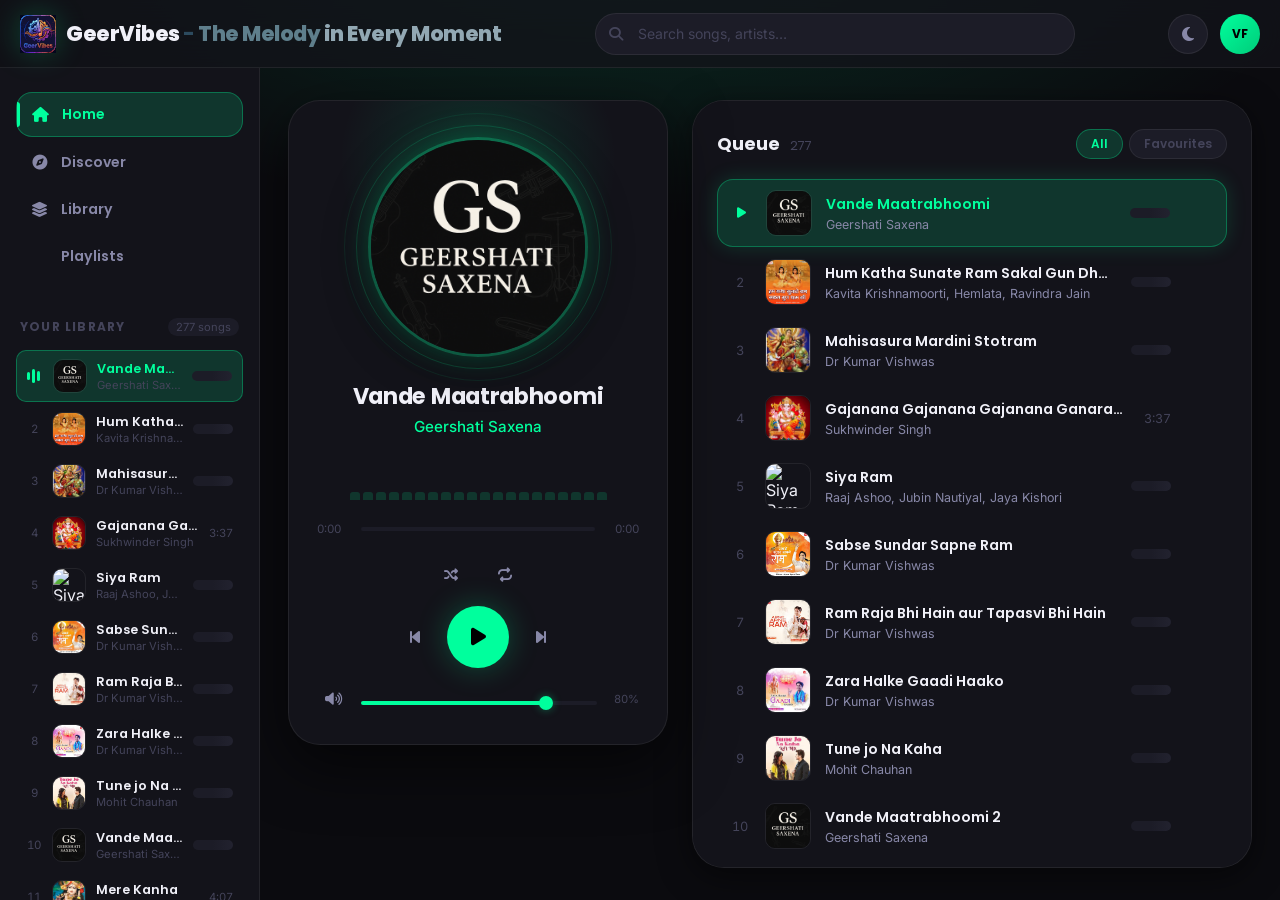
==== commit c0d92bf1: "multiple changes" ====
--- a/index.html
+++ b/index.html
@@ -12,6 +12,9 @@
 
   <!-- Font Awesome 6 -->
   <link rel="stylesheet" href="https://cdnjs.cloudflare.com/ajax/libs/font-awesome/6.5.0/css/all.min.css" />
+
+  <!-- Favicon -->
+  <link rel="icon" type="image/svg+xml" href="logo.svg" />
 
   <!-- Main Stylesheet -->
   <link rel="stylesheet" href="styles.css" />
@@ -31,9 +34,13 @@
       <!-- Logo -->
       <div class="logo">
         <div class="logo__icon">
-          <i class="fa-solid fa-wave-square"></i>
-        </div>
-        <span class="logo__text">Geer<em>Vibes</em></span>
+          <img src="logo.svg" alt="GeerVibes Logo" style="width:38px;height:38px;display:block;" />
+        </div>
+<span class="logo__text">
+  GeerVibes<em style="color: #2C4A5E;"><b> -</b></em>
+  <em style="color: #5F7F8C;">The Melody</em>
+  <em style="color: #92A8B3;"> in Every Moment</em>
+</span>
       </div>
     </div>
 
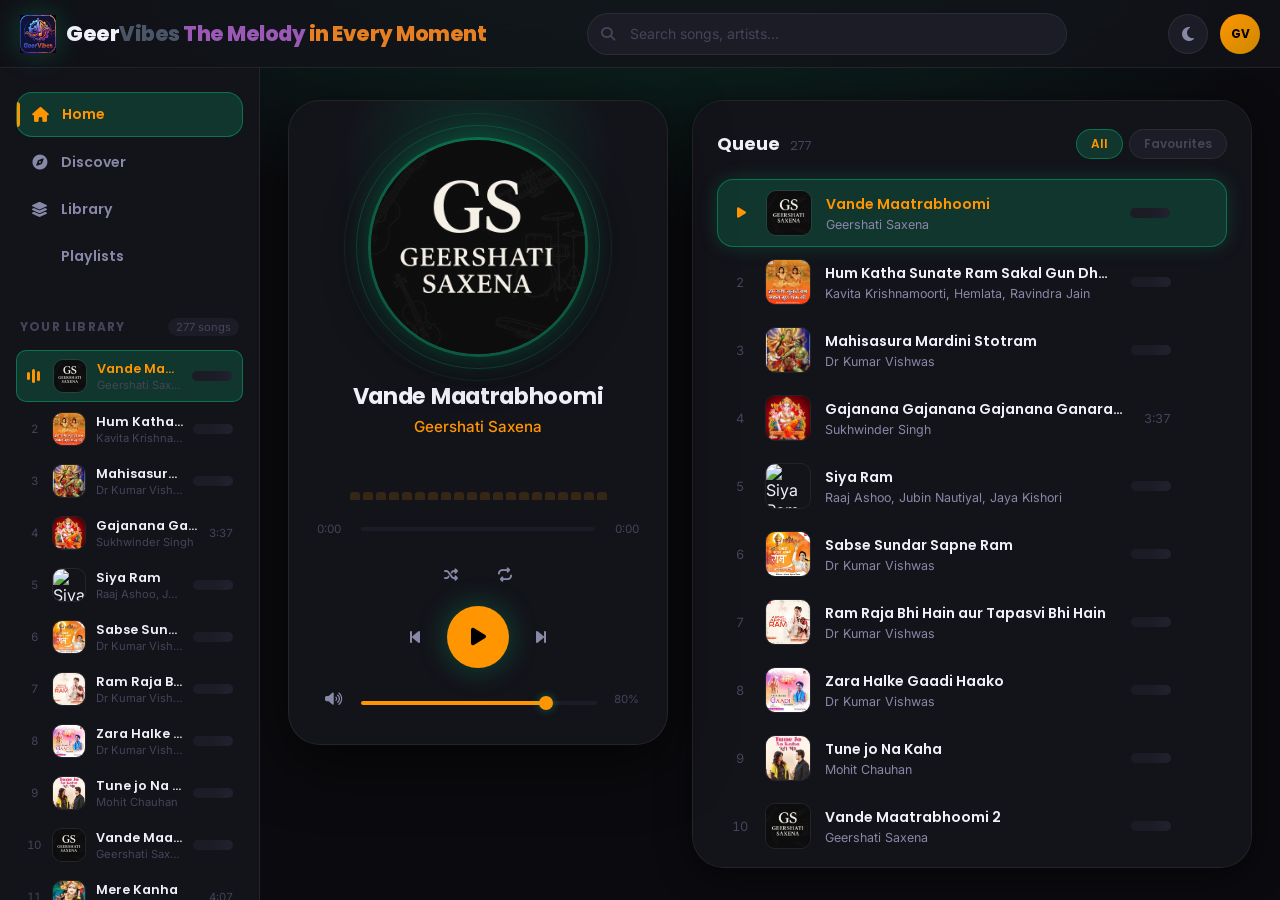
==== commit 6301377c: ".." ====
--- a/index.html
+++ b/index.html
@@ -36,10 +36,10 @@
         <div class="logo__icon">
           <img src="logo.svg" alt="GeerVibes Logo" style="width:38px;height:38px;display:block;" />
         </div>
-<span class="logo__text">
-  GeerVibes<em style="color: #2C4A5E;"><b> -</b></em>
-  <em style="color: #5F7F8C;">The Melody</em>
-  <em style="color: #92A8B3;"> in Every Moment</em>
+       <span class="logo__text">
+  Geer<em style="color: #4A5568;">Vibes</em>
+  <em style="color: #9B59B6;">The Melody</em>
+  <em style="color: #E67E22;"> in Every Moment</em>
 </span>
       </div>
     </div>
@@ -68,7 +68,7 @@
       </button>
       <!-- User avatar -->
       <div class="user-avatar" title="User Profile">
-        <span>VF</span>
+        <span>GV</span>
       </div>
     </div>
   </header>
@@ -267,4 +267,4 @@
   <!-- Main Script -->
   <script src="script.js"></script>
 </body>
-</html>
+</html>
--- a/styles.css
+++ b/styles.css
@@ -1,7 +1,7 @@
 /* ============================================================
-   VIBEFLOW — styles.css
+   GeerVibes — styles.css
    Premium dark-first music streaming UI
-   Author: VibeFlow Design System
+   Author: GeerVibes Design System
    ============================================================ */
 
 /* ============================================================
@@ -31,10 +31,10 @@
   --bg-hover:     #22222f;
   --bg-glass:     rgba(19, 19, 26, 0.75);
 
-  --accent:       #00ff9d;
+  --accent:       #ff9500;
   --accent-dim:   rgba(0, 255, 157, 0.15);
   --accent-glow:  rgba(0, 255, 157, 0.35);
-  --accent-dark:  #00cc7a;
+  --accent-dark:  #cc8800;
 
   --text-primary:   #f0f0f8;
   --text-secondary: #8888a8;
@@ -60,10 +60,10 @@
   --bg-hover:     #ededf8;
   --bg-glass:     rgba(255, 255, 255, 0.8);
 
-  --accent:       #00b86b;
+  --accent:       #b89c00;
   --accent-dim:   rgba(0, 184, 107, 0.12);
   --accent-glow:  rgba(0, 184, 107, 0.3);
-  --accent-dark:  #009a59;
+  --accent-dark:  #dcca09;
 
   --text-primary:   #0d0d1a;
   --text-secondary: #555575;
@@ -1372,4 +1372,4 @@
   display: inline-block;
   width: 40px;
   height: 10px;
-}
+}
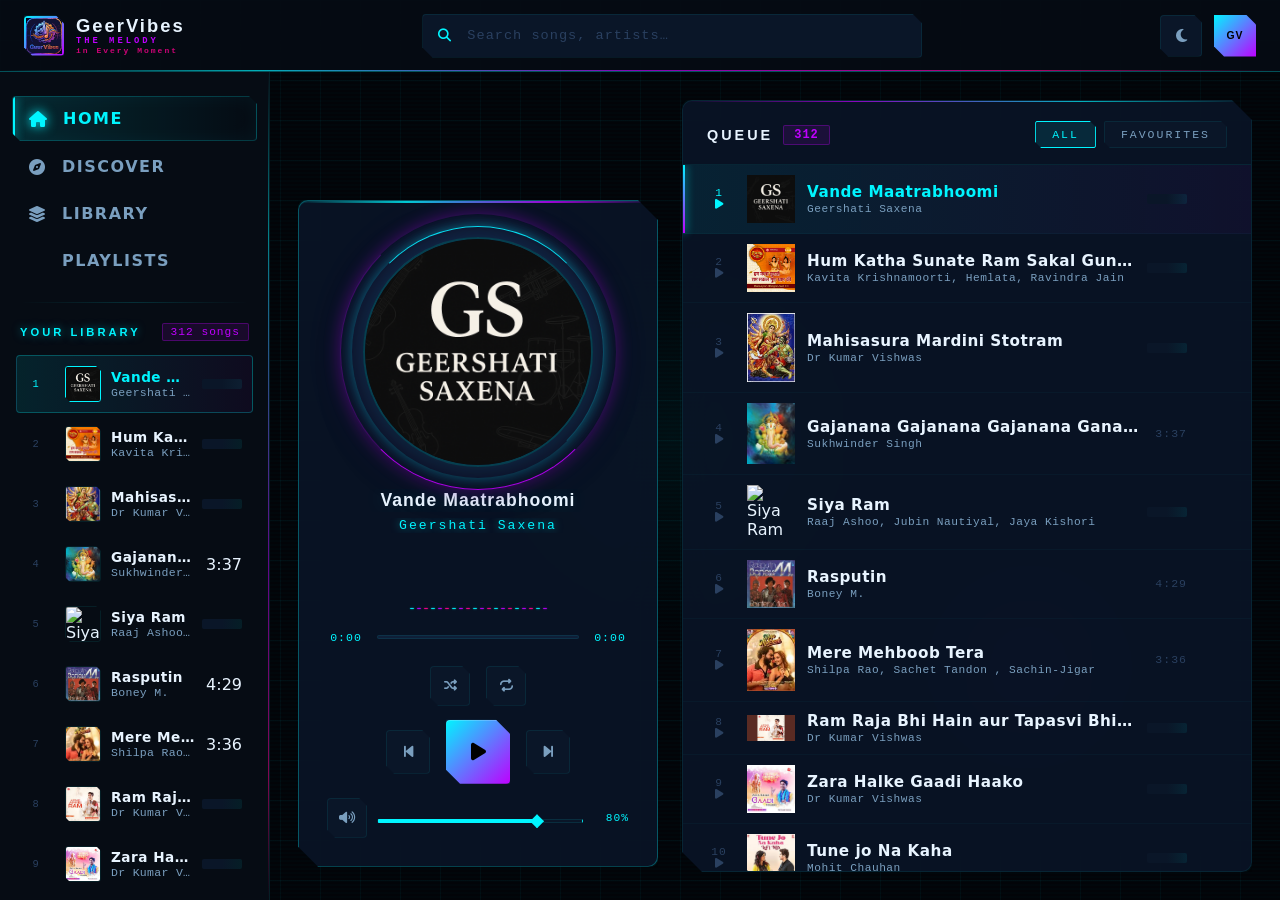
==== commit 2bd001b1: ".." ====
--- a/index.html
+++ b/index.html
@@ -5,10 +5,7 @@
   <meta name="viewport" content="width=device-width, initial-scale=1.0" />
   <title>GeerVibes</title>
 
-  <!-- Google Fonts: Poppins + Inter -->
-  <link rel="preconnect" href="https://fonts.googleapis.com" />
-  <link rel="preconnect" href="https://fonts.gstatic.com" crossorigin />
-  <link href="https://fonts.googleapis.com/css2?family=Inter:wght@300;400;500;600&family=Poppins:wght@400;600;700;800&display=swap" rel="stylesheet" />
+  <!-- No external font requests — system fonts only -->
 
   <!-- Font Awesome 6 -->
   <link rel="stylesheet" href="https://cdnjs.cloudflare.com/ajax/libs/font-awesome/6.5.0/css/all.min.css" />
@@ -16,7 +13,7 @@
   <!-- Favicon -->
   <link rel="icon" type="image/svg+xml" href="logo.svg" />
 
-  <!-- Main Stylesheet -->
+  <!-- Cyberpunk Stylesheet -->
   <link rel="stylesheet" href="styles.css" />
 </head>
 <body>
@@ -34,13 +31,13 @@
       <!-- Logo -->
       <div class="logo">
         <div class="logo__icon">
-          <img src="logo.svg" alt="GeerVibes Logo" style="width:38px;height:38px;display:block;" />
-        </div>
-       <span class="logo__text">
-  Geer<em style="color: #4A5568;">Vibes</em>
-  <em style="color: #9B59B6;">The Melody</em>
-  <em style="color: #E67E22;"> in Every Moment</em>
-</span>
+          <img src="logo.svg" alt="GeerVibes Logo" style="width:36px;height:36px;display:block;" />
+        </div>
+        <span class="logo__text">
+          GeerVibes
+          <em>The Melody</em>
+          <em>in Every Moment</em>
+        </span>
       </div>
     </div>
 
@@ -264,7 +261,7 @@
   <!-- Hidden Audio Element -->
   <audio id="audioPlayer" preload="metadata"></audio>
 
-  <!-- Main Script -->
+  <!-- Main Script (unchanged) -->
   <script src="script.js"></script>
 </body>
-</html>+</html>
--- a/styles.css
+++ b/styles.css
@@ -1,88 +1,125 @@
 /* ============================================================
    GeerVibes — styles.css
-   Premium dark-first music streaming UI
-   Author: GeerVibes Design System
-   ============================================================ */
-
-/* ============================================================
-   1. CSS CUSTOM PROPERTIES (Theme Variables)
+   CYBERPUNK NEON FUTURISTIC REDESIGN
+   Theme: Electric purple, cyan, hot pink, lime on deep dark
+   ============================================================ */
+
+/* ============================================================
+   1. FONTS — Zero external requests, 100% system fonts
+   Display/headers : "Trebuchet MS" → wide-tracking caps feel
+   Body            : system-ui stack → native on every OS
+   Monospace/data  : "Courier New" → built-in mono on all platforms
+   ============================================================ */
+
+/* ============================================================
+   2. CSS CUSTOM PROPERTIES
    ============================================================ */
 :root {
-  /* --- Easing --- */
   --ease: cubic-bezier(0.4, 0, 0.2, 1);
   --ease-bounce: cubic-bezier(0.34, 1.56, 0.64, 1);
-
-  /* --- Sizing --- */
-  --navbar-h: 68px;
-  --sidebar-w: 260px;
-  --mini-player-h: 72px;
-  --radius-sm: 10px;
-  --radius-md: 16px;
-  --radius-lg: 24px;
-  --radius-xl: 32px;
+  --ease-cyber: cubic-bezier(0.25, 0.46, 0.45, 0.94);
+
+  --navbar-h: 72px;
+  --sidebar-w: 270px;
+  --mini-player-h: 88px;
+  --radius-sm: 4px;
+  --radius-md: 6px;
+  --radius-lg: 10px;
+  --radius-xl: 16px;
   --radius-full: 9999px;
 }
 
-/* DARK THEME (default) */
+/* DARK THEME (default — Cyberpunk Neon) */
 [data-theme="dark"] {
-  --bg-base:      #0b0b0f;
-  --bg-surface:   #13131a;
-  --bg-elevated:  #1c1c27;
-  --bg-hover:     #22222f;
-  --bg-glass:     rgba(19, 19, 26, 0.75);
-
-  --accent:       #ff9500;
-  --accent-dim:   rgba(0, 255, 157, 0.15);
-  --accent-glow:  rgba(0, 255, 157, 0.35);
-  --accent-dark:  #cc8800;
-
-  --text-primary:   #f0f0f8;
-  --text-secondary: #8888a8;
-  --text-muted:     #44445a;
-
-  --border:       rgba(255, 255, 255, 0.07);
-  --border-accent: rgba(0, 255, 157, 0.3);
-
-  --shadow-sm: 0 2px 8px rgba(0,0,0,0.4);
-  --shadow-md: 0 8px 32px rgba(0,0,0,0.5);
-  --shadow-lg: 0 20px 60px rgba(0,0,0,0.6);
-  --shadow-accent: 0 0 30px rgba(0,255,157,0.25);
-
-  --scrollbar-thumb: #2a2a3a;
-  --scrollbar-thumb-hover: #3a3a50;
-}
-
-/* LIGHT THEME */
+  --bg-base:      #020408;
+  --bg-surface:   #060c14;
+  --bg-elevated:  #0a1628;
+  --bg-hover:     #0e1f38;
+  --bg-glass:     rgba(6, 12, 20, 0.88);
+  --bg-card:      rgba(10, 22, 40, 0.85);
+
+  /* Neon Accents */
+  --neon-cyan:    #00f5ff;
+  --neon-purple:  #bf00ff;
+  --neon-pink:    #ff0090;
+  --neon-lime:    #39ff14;
+  --neon-amber:   #ffaa00;
+
+  --accent:       #00f5ff;
+  --accent-2:     #bf00ff;
+  --accent-3:     #ff0090;
+  --accent-dim:   rgba(0, 245, 255, 0.1);
+  --accent-glow:  rgba(0, 245, 255, 0.35);
+  --accent-dark:  #0099cc;
+
+  --text-primary:   #e8f4ff;
+  --text-secondary: #7a9fbf;
+  --text-muted:     #2a4060;
+
+  --border:         rgba(0, 245, 255, 0.08);
+  --border-accent:  rgba(0, 245, 255, 0.3);
+  --border-hot:     rgba(191, 0, 255, 0.4);
+
+  --shadow-sm:     0 2px 8px rgba(0,0,0,0.6);
+  --shadow-md:     0 8px 32px rgba(0,0,0,0.7);
+  --shadow-lg:     0 20px 60px rgba(0,0,0,0.8);
+  --shadow-cyan:   0 0 20px rgba(0, 245, 255, 0.4), 0 0 60px rgba(0, 245, 255, 0.15);
+  --shadow-purple: 0 0 20px rgba(191, 0, 255, 0.4), 0 0 60px rgba(191, 0, 255, 0.15);
+  --shadow-pink:   0 0 20px rgba(255, 0, 144, 0.4), 0 0 60px rgba(255, 0, 144, 0.15);
+
+  --scrollbar-thumb: #0a2040;
+  --scrollbar-thumb-hover: #0d3060;
+
+  --grid-color:    rgba(0, 245, 255, 0.04);
+  --scan-color:    rgba(0, 245, 255, 0.015);
+}
+
+/* LIGHT THEME (Holographic Day Mode) */
 [data-theme="light"] {
-  --bg-base:      #f0f0f8;
+  --bg-base:      #f0f4ff;
   --bg-surface:   #ffffff;
-  --bg-elevated:  #f8f8ff;
-  --bg-hover:     #ededf8;
-  --bg-glass:     rgba(255, 255, 255, 0.8);
-
-  --accent:       #b89c00;
-  --accent-dim:   rgba(0, 184, 107, 0.12);
-  --accent-glow:  rgba(0, 184, 107, 0.3);
-  --accent-dark:  #dcca09;
-
-  --text-primary:   #0d0d1a;
-  --text-secondary: #555575;
-  --text-muted:     #aaaacc;
-
-  --border:       rgba(0, 0, 0, 0.07);
-  --border-accent: rgba(0, 184, 107, 0.3);
-
-  --shadow-sm: 0 2px 8px rgba(0,0,0,0.08);
-  --shadow-md: 0 8px 32px rgba(0,0,0,0.1);
-  --shadow-lg: 0 20px 60px rgba(0,0,0,0.12);
-  --shadow-accent: 0 0 30px rgba(0,184,107,0.2);
-
-  --scrollbar-thumb: #d0d0e8;
-  --scrollbar-thumb-hover: #b8b8d8;
-}
-
-/* ============================================================
-   2. RESET & BASE
+  --bg-elevated:  #e8eeff;
+  --bg-hover:     #dde5ff;
+  --bg-glass:     rgba(255, 255, 255, 0.9);
+  --bg-card:      rgba(240, 244, 255, 0.9);
+
+  --neon-cyan:    #0088cc;
+  --neon-purple:  #7700cc;
+  --neon-pink:    #cc0077;
+  --neon-lime:    #00aa00;
+  --neon-amber:   #cc8800;
+
+  --accent:       #0088cc;
+  --accent-2:     #7700cc;
+  --accent-3:     #cc0077;
+  --accent-dim:   rgba(0, 136, 204, 0.1);
+  --accent-glow:  rgba(0, 136, 204, 0.25);
+  --accent-dark:  #006699;
+
+  --text-primary:   #0a1428;
+  --text-secondary: #4a6080;
+  --text-muted:     #9ab0c8;
+
+  --border:         rgba(0, 136, 204, 0.12);
+  --border-accent:  rgba(0, 136, 204, 0.3);
+  --border-hot:     rgba(119, 0, 204, 0.3);
+
+  --shadow-sm:     0 2px 8px rgba(0,0,0,0.08);
+  --shadow-md:     0 8px 32px rgba(0,0,0,0.1);
+  --shadow-lg:     0 20px 60px rgba(0,0,0,0.12);
+  --shadow-cyan:   0 0 20px rgba(0, 136, 204, 0.25);
+  --shadow-purple: 0 0 20px rgba(119, 0, 204, 0.2);
+  --shadow-pink:   0 0 20px rgba(204, 0, 119, 0.2);
+
+  --scrollbar-thumb: #ccdaee;
+  --scrollbar-thumb-hover: #aac4e0;
+
+  --grid-color:    rgba(0, 136, 204, 0.05);
+  --scan-color:    rgba(0, 136, 204, 0.02);
+}
+
+/* ============================================================
+   3. RESET & BASE
    ============================================================ */
 *, *::before, *::after {
   box-sizing: border-box;
@@ -96,25 +133,46 @@
 }
 
 body {
-  font-family: 'Inter', sans-serif;
+  font-family: system-ui, -apple-system, 'Segoe UI', sans-serif;
   background: var(--bg-base);
   color: var(--text-primary);
   min-height: 100vh;
   overflow-x: hidden;
-  transition: background 0.35s var(--ease), color 0.35s var(--ease);
-  /* Subtle grain texture for depth */
+  transition: background 0.4s var(--ease), color 0.4s var(--ease);
+  position: relative;
+}
+
+/* Cyberpunk grid background */
+body::before {
+  content: '';
+  position: fixed;
+  inset: 0;
   background-image:
-    radial-gradient(ellipse 80% 50% at 50% -10%, var(--accent-dim) 0%, transparent 70%);
-}
-
-a {
-  text-decoration: none;
-  color: inherit;
-}
-
-ul {
-  list-style: none;
-}
+    linear-gradient(var(--grid-color) 1px, transparent 1px),
+    linear-gradient(90deg, var(--grid-color) 1px, transparent 1px);
+  background-size: 40px 40px;
+  pointer-events: none;
+  z-index: 0;
+}
+
+/* Scanlines overlay */
+body::after {
+  content: '';
+  position: fixed;
+  inset: 0;
+  background: repeating-linear-gradient(
+    0deg,
+    transparent,
+    transparent 2px,
+    var(--scan-color) 2px,
+    var(--scan-color) 4px
+  );
+  pointer-events: none;
+  z-index: 0;
+}
+
+a { text-decoration: none; color: inherit; }
+ul { list-style: none; }
 
 button {
   cursor: pointer;
@@ -124,23 +182,100 @@
   color: inherit;
 }
 
-img {
-  display: block;
-  max-width: 100%;
-}
+img { display: block; max-width: 100%; }
 
 /* Custom scrollbar */
-::-webkit-scrollbar { width: 5px; }
-::-webkit-scrollbar-track { background: transparent; }
+::-webkit-scrollbar { width: 4px; }
+::-webkit-scrollbar-track { background: var(--bg-base); }
 ::-webkit-scrollbar-thumb {
   background: var(--scrollbar-thumb);
-  border-radius: var(--radius-full);
-  transition: background 0.2s;
-}
-::-webkit-scrollbar-thumb:hover { background: var(--scrollbar-thumb-hover); }
-
-/* ============================================================
-   3. NAVBAR
+  border-radius: 2px;
+  box-shadow: 0 0 6px var(--accent);
+}
+::-webkit-scrollbar-thumb:hover {
+  background: var(--accent);
+}
+
+/* ============================================================
+   4. NEON GLOW KEYFRAMES
+   ============================================================ */
+@keyframes neonPulse {
+  0%, 100% { box-shadow: 0 0 5px var(--accent), 0 0 20px var(--accent), 0 0 40px rgba(0,245,255,0.2); }
+  50%       { box-shadow: 0 0 10px var(--accent), 0 0 40px var(--accent), 0 0 80px rgba(0,245,255,0.3); }
+}
+
+@keyframes neonTextPulse {
+  0%, 100% { text-shadow: 0 0 4px var(--accent), 0 0 12px var(--accent); }
+  50%       { text-shadow: 0 0 8px var(--accent), 0 0 25px var(--accent), 0 0 50px rgba(0,245,255,0.5); }
+}
+
+@keyframes scanMove {
+  0%   { transform: translateY(-100%); }
+  100% { transform: translateY(100vh); }
+}
+
+@keyframes borderGlow {
+  0%, 100% { border-color: rgba(0,245,255,0.3); }
+  50%       { border-color: rgba(191,0,255,0.5); }
+}
+
+@keyframes rotateRing {
+  from { transform: rotate(0deg); }
+  to   { transform: rotate(360deg); }
+}
+
+@keyframes rotateRingReverse {
+  from { transform: rotate(360deg); }
+  to   { transform: rotate(0deg); }
+}
+
+@keyframes albumSpin {
+  from { transform: rotate(0deg); }
+  to   { transform: rotate(360deg); }
+}
+
+@keyframes barDance {
+  0%, 100% { transform: scaleY(0.15); }
+  50%       { transform: scaleY(1); }
+}
+
+@keyframes glitch {
+  0%, 90%, 100% { clip-path: none; transform: none; }
+  92%            { clip-path: inset(10% 0 80% 0); transform: translateX(-4px); }
+  94%            { clip-path: inset(60% 0 20% 0); transform: translateX(4px); }
+  96%            { clip-path: inset(30% 0 50% 0); transform: translateX(-2px); }
+}
+
+@keyframes floatParticle {
+  0%   { transform: translateY(0) translateX(0) scale(1); opacity: 0.6; }
+  33%  { transform: translateY(-20px) translateX(10px) scale(1.2); opacity: 1; }
+  66%  { transform: translateY(-10px) translateX(-8px) scale(0.8); opacity: 0.7; }
+  100% { transform: translateY(-30px) translateX(5px) scale(0); opacity: 0; }
+}
+
+@keyframes shimmer {
+  0%   { background-position: -200% 0; }
+  100% { background-position: 200% 0; }
+}
+
+@keyframes slideUp {
+  from { transform: translateY(100%); }
+  to   { transform: translateY(0); }
+}
+
+@keyframes fadeIn {
+  from { opacity: 0; transform: translateY(8px); }
+  to   { opacity: 1; transform: translateY(0); }
+}
+
+@keyframes cyberBoot {
+  0%   { opacity: 0; clip-path: inset(50% 0 50% 0); }
+  50%  { opacity: 1; clip-path: inset(0% 0 0% 0); }
+  100% { opacity: 1; }
+}
+
+/* ============================================================
+   5. NAVBAR
    ============================================================ */
 .navbar {
   position: fixed;
@@ -150,61 +285,98 @@
   display: flex;
   align-items: center;
   justify-content: space-between;
-  padding: 0 20px;
+  padding: 0 24px;
   gap: 16px;
   background: var(--bg-glass);
-  backdrop-filter: blur(20px);
-  -webkit-backdrop-filter: blur(20px);
-  border-bottom: 1px solid var(--border);
-  transition: background 0.35s var(--ease), border-color 0.35s var(--ease);
+  backdrop-filter: blur(24px) saturate(180%);
+  -webkit-backdrop-filter: blur(24px) saturate(180%);
+  border-bottom: 1px solid var(--border-accent);
+  transition: background 0.4s var(--ease), border-color 0.4s var(--ease);
+}
+
+.navbar::after {
+  content: '';
+  position: absolute;
+  bottom: 0; left: 0; right: 0;
+  height: 1px;
+  background: linear-gradient(90deg,
+    transparent,
+    var(--neon-cyan) 20%,
+    var(--neon-purple) 50%,
+    var(--neon-pink) 80%,
+    transparent
+  );
+  opacity: 0.7;
 }
 
 /* Logo */
 .navbar__left {
   display: flex;
   align-items: center;
+  gap: 14px;
+  flex-shrink: 0;
+}
+
+.logo {
+  display: flex;
+  align-items: center;
   gap: 12px;
-  flex-shrink: 0;
-}
-
-.logo {
-  display: flex;
-  align-items: center;
-  gap: 10px;
   user-select: none;
+  position: relative;
 }
 
 .logo__icon {
-  width: 36px;
-  height: 36px;
-  background: var(--accent);
+  width: 40px;
+  height: 40px;
+  background: linear-gradient(135deg, var(--neon-cyan) 0%, var(--neon-purple) 100%);
   border-radius: var(--radius-sm);
   display: flex;
   align-items: center;
   justify-content: center;
-  font-size: 17px;
+  font-size: 18px;
   color: #000;
-  box-shadow: var(--shadow-accent);
+  box-shadow: var(--shadow-cyan);
+  position: relative;
+  overflow: hidden;
+  clip-path: polygon(0 0, calc(100% - 8px) 0, 100% 8px, 100% 100%, 8px 100%, 0 calc(100% - 8px));
   transition: box-shadow 0.3s var(--ease);
+  animation: neonPulse 3s ease-in-out infinite;
 }
 
 .logo__text {
-  font-family: 'Poppins', sans-serif;
+  font-family: 'Trebuchet MS', 'Arial Narrow', Arial, sans-serif;
   font-weight: 800;
-  font-size: 1.3rem;
+  font-size: 1.15rem;
   color: var(--text-primary);
-  letter-spacing: -0.5px;
-}
-
-.logo__text em {
+  letter-spacing: 2px;
+  display: flex;
+  flex-direction: column;
+  line-height: 1.1;
+}
+
+.logo__text > em:first-of-type {
   font-style: normal;
-  color: var(--accent);
+  font-size: 0.55rem;
+  letter-spacing: 3px;
+  color: var(--neon-purple);
+  font-family: 'Courier New', Courier, monospace;
+  text-transform: uppercase;
+  margin-top: 1px;
+}
+
+.logo__text > em:nth-of-type(2) {
+  font-style: normal;
+  font-size: 0.5rem;
+  letter-spacing: 2px;
+  color: var(--neon-pink);
+  font-family: 'Courier New', Courier, monospace;
+  opacity: 0.8;
 }
 
 /* Search bar */
 .navbar__center {
   flex: 1;
-  max-width: 480px;
+  max-width: 500px;
   margin: 0 auto;
 }
 
@@ -216,48 +388,51 @@
 
 .search-bar__icon {
   position: absolute;
-  left: 14px;
-  font-size: 14px;
-  color: var(--text-muted);
+  left: 16px;
+  font-size: 13px;
+  color: var(--neon-cyan);
   pointer-events: none;
   transition: color 0.2s var(--ease);
+  z-index: 1;
 }
 
 .search-bar__input {
   width: 100%;
-  height: 42px;
+  height: 44px;
   background: var(--bg-elevated);
   border: 1px solid var(--border);
-  border-radius: var(--radius-full);
-  padding: 0 44px 0 42px;
-  font-family: 'Inter', sans-serif;
-  font-size: 0.875rem;
+  border-radius: var(--radius-sm);
+  padding: 0 48px 0 44px;
+  font-family: 'Courier New', Courier, monospace;
+  font-size: 0.85rem;
   color: var(--text-primary);
   transition: all 0.25s var(--ease);
   outline: none;
-}
-
-.search-bar__input::placeholder { color: var(--text-muted); }
+  clip-path: polygon(0 0, calc(100% - 10px) 0, 100% 10px, 100% 100%, 10px 100%, 0 calc(100% - 10px));
+  letter-spacing: 1px;
+}
+
+.search-bar__input::placeholder {
+  color: var(--text-muted);
+  font-family: 'Courier New', Courier, monospace;
+}
 
 .search-bar__input:focus {
-  border-color: var(--accent);
-  background: var(--bg-surface);
-  box-shadow: 0 0 0 3px var(--accent-dim);
-}
-
-.search-bar__input:focus + .search-bar__icon,
-.search-bar:focus-within .search-bar__icon {
-  color: var(--accent);
-}
+  border-color: var(--neon-cyan);
+  background: var(--bg-hover);
+  box-shadow: 0 0 0 1px var(--neon-cyan), 0 0 20px rgba(0,245,255,0.15);
+}
+
+.search-bar:focus-within .search-bar__icon { color: var(--neon-cyan); }
 
 .search-bar__clear {
   position: absolute;
   right: 12px;
-  width: 22px;
-  height: 22px;
-  border-radius: var(--radius-full);
-  background: var(--text-muted);
-  color: var(--bg-base);
+  width: 24px;
+  height: 24px;
+  border-radius: var(--radius-sm);
+  background: var(--neon-pink);
+  color: #000;
   font-size: 11px;
   display: flex;
   align-items: center;
@@ -267,10 +442,7 @@
   transition: opacity 0.2s var(--ease);
 }
 
-.search-bar__clear.visible {
-  opacity: 1;
-  pointer-events: all;
-}
+.search-bar__clear.visible { opacity: 1; pointer-events: all; }
 
 /* Navbar right */
 .navbar__right {
@@ -281,112 +453,141 @@
 }
 
 .theme-toggle {
-  width: 40px;
-  height: 40px;
-  border-radius: var(--radius-full);
+  width: 42px;
+  height: 42px;
+  border-radius: var(--radius-sm);
   background: var(--bg-elevated);
   border: 1px solid var(--border);
   display: flex;
   align-items: center;
   justify-content: center;
-  font-size: 16px;
+  font-size: 15px;
   color: var(--text-secondary);
   transition: all 0.25s var(--ease);
+  clip-path: polygon(0 0, calc(100% - 8px) 0, 100% 8px, 100% 100%, 8px 100%, 0 calc(100% - 8px));
 }
 
 .theme-toggle:hover {
   background: var(--accent-dim);
-  border-color: var(--accent);
-  color: var(--accent);
-  transform: rotate(20deg) scale(1.1);
+  border-color: var(--neon-cyan);
+  color: var(--neon-cyan);
+  box-shadow: 0 0 15px rgba(0,245,255,0.3);
+  transform: rotate(15deg) scale(1.05);
 }
 
 .user-avatar {
-  width: 40px;
-  height: 40px;
-  border-radius: var(--radius-full);
-  background: linear-gradient(135deg, var(--accent) 0%, var(--accent-dark) 100%);
+  width: 42px;
+  height: 42px;
+  clip-path: polygon(0 0, calc(100% - 10px) 0, 100% 10px, 100% 100%, 10px 100%, 0 calc(100% - 10px));
+  background: linear-gradient(135deg, var(--neon-cyan) 0%, var(--neon-purple) 100%);
   display: flex;
   align-items: center;
   justify-content: center;
-  font-family: 'Poppins', sans-serif;
+  font-family: 'Trebuchet MS', 'Arial Narrow', Arial, sans-serif;
   font-weight: 700;
-  font-size: 0.75rem;
+  font-size: 0.65rem;
   color: #000;
   cursor: pointer;
   transition: transform 0.25s var(--ease-bounce), box-shadow 0.25s var(--ease);
+  letter-spacing: 1px;
   user-select: none;
 }
 
 .user-avatar:hover {
   transform: scale(1.1);
-  box-shadow: var(--shadow-accent);
+  box-shadow: var(--shadow-cyan);
 }
 
 /* Hamburger (mobile) */
 .hamburger {
-  width: 38px;
-  height: 38px;
+  width: 40px;
+  height: 40px;
   display: none;
   flex-direction: column;
   justify-content: center;
   align-items: center;
-  gap: 5px;
+  gap: 6px;
   border-radius: var(--radius-sm);
-  transition: background 0.2s var(--ease);
+  border: 1px solid var(--border);
+  background: var(--bg-elevated);
+  transition: all 0.2s var(--ease);
 }
 
 .hamburger span {
   display: block;
-  width: 20px;
+  width: 18px;
   height: 2px;
-  background: var(--text-secondary);
-  border-radius: 2px;
+  background: var(--neon-cyan);
+  border-radius: 1px;
   transition: all 0.3s var(--ease);
   transform-origin: center;
-}
-
-.hamburger:hover { background: var(--bg-elevated); }
-
-.hamburger.open span:nth-child(1) {
-  transform: translateY(7px) rotate(45deg);
-}
+  box-shadow: 0 0 6px var(--neon-cyan);
+}
+
+.hamburger:hover { border-color: var(--neon-cyan); box-shadow: 0 0 12px rgba(0,245,255,0.2); }
+
+.hamburger.open span:nth-child(1) { transform: translateY(8px) rotate(45deg); }
 .hamburger.open span:nth-child(2) { opacity: 0; transform: scaleX(0); }
-.hamburger.open span:nth-child(3) {
-  transform: translateY(-7px) rotate(-45deg);
-}
-
-/* ============================================================
-   4. APP SHELL (sidebar + main)
-   ============================================================ */
-.app-shell {
-  display: flex;
-  padding-top: var(--navbar-h);
-  min-height: 100vh;
-}
-
-/* ============================================================
-   5. SIDEBAR
+.hamburger.open span:nth-child(3) { transform: translateY(-8px) rotate(-45deg); }
+
+/* ============================================================
+   6. SIDEBAR OVERLAY
+   ============================================================ */
+.sidebar-overlay {
+  position: fixed;
+  inset: 0;
+  background: rgba(0,0,0,0.75);
+  backdrop-filter: blur(4px);
+  z-index: 90;
+  opacity: 0;
+  pointer-events: none;
+  transition: opacity 0.3s var(--ease);
+}
+
+.sidebar-overlay.visible {
+  opacity: 1;
+  pointer-events: all;
+}
+
+/* ============================================================
+   7. SIDEBAR
    ============================================================ */
 .sidebar {
   position: fixed;
   top: var(--navbar-h);
   left: 0;
+  bottom: 0;
   width: var(--sidebar-w);
-  height: calc(100vh - var(--navbar-h));
-  overflow-y: auto;
-  padding: 24px 16px;
   background: var(--bg-surface);
   border-right: 1px solid var(--border);
+  overflow-y: auto;
+  overflow-x: hidden;
+  z-index: 95;
   display: flex;
   flex-direction: column;
-  gap: 0;
-  transition: background 0.35s var(--ease), border-color 0.35s var(--ease), transform 0.35s var(--ease);
-  z-index: 90;
-}
-
-/* Nav links */
+  padding: 24px 0 24px;
+  transition: transform 0.3s var(--ease), border-color 0.4s;
+}
+
+.sidebar::before {
+  content: '';
+  position: absolute;
+  top: 0; right: 0;
+  width: 1px;
+  height: 100%;
+  background: linear-gradient(180deg,
+    transparent 0%,
+    var(--neon-cyan) 20%,
+    var(--neon-purple) 60%,
+    var(--neon-pink) 85%,
+    transparent 100%
+  );
+  opacity: 0.5;
+  pointer-events: none;
+}
+
 .sidebar__nav ul {
+  padding: 0 12px;
   display: flex;
   flex-direction: column;
   gap: 4px;
@@ -395,886 +596,1124 @@
 .sidebar__link {
   display: flex;
   align-items: center;
-  gap: 13px;
-  padding: 11px 14px;
-  border-radius: var(--radius-md);
-  font-family: 'Poppins', sans-serif;
-  font-size: 0.88rem;
+  gap: 14px;
+  padding: 12px 16px;
+  border-radius: var(--radius-sm);
+  color: var(--text-secondary);
+  font-family: system-ui, -apple-system, 'Segoe UI', sans-serif;
   font-weight: 600;
-  color: var(--text-secondary);
-  transition: all 0.22s var(--ease);
+  font-size: 1rem;
+  letter-spacing: 1.5px;
+  text-transform: uppercase;
+  transition: all 0.25s var(--ease);
   position: relative;
+  overflow: hidden;
+  clip-path: polygon(0 0, calc(100% - 8px) 0, 100% 8px, 100% 100%, 8px 100%, 0 calc(100% - 8px));
+}
+
+.sidebar__link::before {
+  content: '';
+  position: absolute;
+  left: 0; top: 0; bottom: 0;
+  width: 2px;
+  background: var(--neon-cyan);
+  transform: scaleY(0);
+  transition: transform 0.25s var(--ease);
+  box-shadow: 0 0 10px var(--neon-cyan);
 }
 
 .sidebar__link i {
+  font-size: 1rem;
+  width: 20px;
+  text-align: center;
+  transition: color 0.25s, text-shadow 0.25s;
+}
+
+.sidebar__link:hover {
+  background: var(--accent-dim);
+  color: var(--neon-cyan);
+  border: 1px solid rgba(0,245,255,0.15);
+}
+
+.sidebar__link:hover i {
+  color: var(--neon-cyan);
+  text-shadow: 0 0 10px var(--neon-cyan);
+}
+
+.sidebar__link:hover::before { transform: scaleY(1); }
+
+.sidebar__link.active {
+  background: linear-gradient(90deg, rgba(0,245,255,0.12) 0%, transparent 100%);
+  color: var(--neon-cyan);
+  border: 1px solid rgba(0,245,255,0.2);
+  box-shadow: inset 0 0 20px rgba(0,245,255,0.05);
+}
+
+.sidebar__link.active i {
+  color: var(--neon-cyan);
+  text-shadow: 0 0 12px var(--neon-cyan);
+}
+
+.sidebar__link.active::before { transform: scaleY(1); }
+
+.sidebar__divider {
+  height: 1px;
+  background: linear-gradient(90deg, transparent, var(--border-accent), transparent);
+  margin: 20px 20px;
+  opacity: 0.5;
+}
+
+/* Sidebar library */
+.sidebar__library {
+  padding: 0 16px;
+  flex: 1;
+  min-height: 0;
+}
+
+.sidebar__library-header {
+  display: flex;
+  align-items: center;
+  justify-content: space-between;
+  margin-bottom: 14px;
+  padding: 0 4px;
+}
+
+.sidebar__library-header h3 {
+  font-family: 'Trebuchet MS', 'Arial Narrow', Arial, sans-serif;
+  font-size: 0.7rem;
+  letter-spacing: 3px;
+  text-transform: uppercase;
+  color: var(--neon-cyan);
+  text-shadow: 0 0 8px rgba(0,245,255,0.5);
+}
+
+.playlist-count {
+  font-family: 'Courier New', Courier, monospace;
+  font-size: 0.7rem;
+  color: var(--neon-purple);
+  background: rgba(191,0,255,0.1);
+  border: 1px solid rgba(191,0,255,0.3);
+  padding: 2px 8px;
+  border-radius: 2px;
+  letter-spacing: 1px;
+}
+
+/* Sidebar playlist items */
+.playlist {
+  display: flex;
+  flex-direction: column;
+  gap: 2px;
+}
+
+.playlist-item {
+  display: flex;
+  align-items: center;
+  gap: 10px;
+  padding: 10px 10px;
+  border-radius: var(--radius-sm);
+  cursor: pointer;
+  transition: all 0.2s var(--ease);
+  border: 1px solid transparent;
+  position: relative;
+}
+
+.playlist-item:hover {
+  background: var(--accent-dim);
+  border-color: rgba(0,245,255,0.1);
+}
+
+.playlist-item.active {
+  background: linear-gradient(90deg, rgba(0,245,255,0.1) 0%, rgba(191,0,255,0.05) 100%);
+  border-color: rgba(0,245,255,0.25);
+}
+
+.playlist-item__num {
+  font-family: 'Courier New', Courier, monospace;
+  font-size: 0.65rem;
+  color: var(--text-muted);
   width: 18px;
   text-align: center;
-  font-size: 15px;
-  transition: transform 0.22s var(--ease-bounce);
-}
-
-.sidebar__link:hover {
-  background: var(--bg-hover);
-  color: var(--text-primary);
-}
-
-.sidebar__link:hover i { transform: scale(1.2); }
-
-.sidebar__link.active {
-  background: var(--accent-dim);
-  color: var(--accent);
-  border: 1px solid var(--border-accent);
-}
-
-.sidebar__link.active::before {
-  content: '';
-  position: absolute;
-  left: 0; top: 50%;
-  transform: translateY(-50%);
-  width: 3px;
-  height: 60%;
-  background: var(--accent);
-  border-radius: 0 4px 4px 0;
-}
-
-.sidebar__divider {
-  height: 1px;
-  background: var(--border);
-  margin: 20px 0;
-}
-
-/* Library section */
-.sidebar__library-header {
-  display: flex;
-  justify-content: space-between;
-  align-items: center;
-  margin-bottom: 14px;
-  padding: 0 4px;
-}
-
-.sidebar__library-header h3 {
-  font-family: 'Poppins', sans-serif;
-  font-size: 0.75rem;
-  font-weight: 700;
-  text-transform: uppercase;
-  letter-spacing: 1.2px;
-  color: var(--text-muted);
-}
-
-.playlist-count {
-  font-size: 0.7rem;
-  color: var(--text-muted);
-  background: var(--bg-elevated);
-  padding: 2px 8px;
-  border-radius: var(--radius-full);
-}
-
-/* Sidebar playlist items */
-.playlist {
-  display: flex;
-  flex-direction: column;
-  gap: 2px;
-}
-
-.playlist-item {
-  display: flex;
-  align-items: center;
-  gap: 10px;
-  padding: 8px 10px;
-  border-radius: var(--radius-sm);
-  cursor: pointer;
-  transition: all 0.22s var(--ease);
-  position: relative;
-}
-
-.playlist-item:hover {
-  background: var(--bg-hover);
-  transform: translateX(3px);
-}
-
-.playlist-item.active {
-  background: var(--accent-dim);
-  border: 1px solid var(--border-accent);
-}
-
-.playlist-item__num {
-  font-size: 0.72rem;
-  color: var(--text-muted);
-  width: 16px;
-  text-align: center;
   flex-shrink: 0;
-  font-variant-numeric: tabular-nums;
-}
-
-.playlist-item.active .playlist-item__num {
-  display: none;
-}
-
-.playlist-item__playing-icon {
-  display: none;
-  width: 16px;
-  flex-shrink: 0;
-}
-
-.playlist-item.active .playlist-item__playing-icon {
-  display: flex;
-  align-items: center;
-  gap: 2px;
-}
-
-.playing-bar {
-  width: 3px;
-  border-radius: 2px;
-  background: var(--accent);
-  animation: barPulse 0.8s ease-in-out infinite alternate;
-}
-
-.playing-bar:nth-child(1) { height: 8px; animation-delay: 0s; }
-.playing-bar:nth-child(2) { height: 14px; animation-delay: 0.2s; }
-.playing-bar:nth-child(3) { height: 10px; animation-delay: 0.4s; }
-
-@keyframes barPulse {
-  from { transform: scaleY(0.5); }
-  to { transform: scaleY(1); }
-}
+  letter-spacing: 1px;
+}
+
+.playlist-item.active .playlist-item__num { color: var(--neon-cyan); }
 
 .playlist-item__thumb {
-  width: 34px;
-  height: 34px;
-  border-radius: var(--radius-sm);
+  width: 36px;
+  height: 36px;
+  border-radius: 3px;
   object-fit: cover;
   flex-shrink: 0;
   border: 1px solid var(--border);
-}
-
-.playlist-item__info { flex: 1; min-width: 0; }
+  transition: border-color 0.2s;
+  clip-path: polygon(0 0, calc(100% - 5px) 0, 100% 5px, 100% 100%, 5px 100%, 0 calc(100% - 5px));
+}
+
+.playlist-item.active .playlist-item__thumb {
+  border-color: var(--neon-cyan);
+  box-shadow: 0 0 10px rgba(0,245,255,0.3);
+}
+
+.playlist-item__info {
+  flex: 1;
+  min-width: 0;
+}
 
 .playlist-item__title {
-  font-size: 0.8rem;
+  font-family: system-ui, -apple-system, 'Segoe UI', sans-serif;
+  font-size: 0.85rem;
   font-weight: 600;
   color: var(--text-primary);
   white-space: nowrap;
   overflow: hidden;
   text-overflow: ellipsis;
-  font-family: 'Poppins', sans-serif;
-}
-
-.playlist-item.active .playlist-item__title { color: var(--accent); }
+  letter-spacing: 0.5px;
+  line-height: 1.3;
+}
+
+.playlist-item.active .playlist-item__title { color: var(--neon-cyan); }
 
 .playlist-item__artist {
-  font-size: 0.7rem;
-  color: var(--text-muted);
+  font-size: 0.72rem;
+  color: var(--text-secondary);
   white-space: nowrap;
   overflow: hidden;
   text-overflow: ellipsis;
-}
-
-.playlist-item__duration {
-  font-size: 0.7rem;
-  color: var(--text-muted);
-  flex-shrink: 0;
-  font-variant-numeric: tabular-nums;
-}
-
-/* Overlay (mobile) */
-.sidebar-overlay {
-  display: none;
-  position: fixed;
-  inset: 0;
-  background: rgba(0,0,0,0.6);
-  z-index: 89;
-  backdrop-filter: blur(4px);
-}
-
-.sidebar-overlay.visible { display: block; }
-
-/* ============================================================
-   6. MAIN CONTENT AREA
+  letter-spacing: 0.3px;
+  font-family: 'Courier New', Courier, monospace;
+}
+
+/* ============================================================
+   8. APP SHELL
+   ============================================================ */
+.app-shell {
+  display: flex;
+  padding-top: var(--navbar-h);
+  min-height: 100vh;
+  position: relative;
+  z-index: 1;
+}
+
+/* ============================================================
+   9. MAIN CONTENT
    ============================================================ */
 .main-content {
+  flex: 1;
   margin-left: var(--sidebar-w);
-  flex: 1;
-  display: flex;
-  flex-wrap: wrap;
+  display: flex;
   gap: 24px;
-  padding: 32px 28px;
+  padding: 28px 28px;
+  min-height: calc(100vh - var(--navbar-h));
   align-items: flex-start;
-  min-height: calc(100vh - var(--navbar-h));
-}
-
-/* ============================================================
-   7. PLAYER CARD
-   ============================================================ */
-.player-card {
-  flex: 0 0 380px;
-  max-width: 380px;
-  background: var(--bg-surface);
-  border: 1px solid var(--border);
-  border-radius: var(--radius-xl);
-  padding: 36px 28px 28px;
-  display: flex;
-  flex-direction: column;
-  align-items: center;
-  gap: 22px;
-  box-shadow: var(--shadow-lg);
   position: relative;
   overflow: hidden;
-  transition: background 0.35s var(--ease), border-color 0.35s var(--ease);
-}
-
-/* Ambient gradient behind art */
+}
+
+/* Floating ambient glow orbs */
+.main-content::before {
+  content: '';
+  position: absolute;
+  top: 20%;
+  left: 20%;
+  width: 400px;
+  height: 400px;
+  background: radial-gradient(circle, rgba(0,245,255,0.05) 0%, transparent 70%);
+  pointer-events: none;
+  z-index: 0;
+}
+
+.main-content::after {
+  content: '';
+  position: absolute;
+  bottom: 10%;
+  right: 10%;
+  width: 300px;
+  height: 300px;
+  background: radial-gradient(circle, rgba(191,0,255,0.06) 0%, transparent 70%);
+  pointer-events: none;
+  z-index: 0;
+}
+
+/* ============================================================
+   10. PLAYER CARD
+   ============================================================ */
+.player-card {
+  flex: 0 0 360px;
+  max-width: 360px;
+  background: var(--bg-card);
+  backdrop-filter: blur(20px);
+  -webkit-backdrop-filter: blur(20px);
+  border: 1px solid var(--border-accent);
+  border-radius: var(--radius-lg);
+  padding: 36px 28px 28px;
+  display: flex;
+  flex-direction: column;
+  align-items: center;
+  gap: 22px;
+  position: sticky;
+  top: calc(var(--navbar-h) + 28px);
+  z-index: 2;
+  box-shadow:
+    0 0 0 1px rgba(0,245,255,0.05),
+    0 20px 60px rgba(0,0,0,0.5),
+    inset 0 1px 0 rgba(0,245,255,0.08);
+  animation: cyberBoot 0.6s var(--ease) both;
+  clip-path: polygon(0 0, calc(100% - 20px) 0, 100% 20px, 100% 100%, 20px 100%, 0 calc(100% - 20px));
+}
+
+/* Corner accent marks */
 .player-card::before {
   content: '';
   position: absolute;
-  top: -80px; left: 50%;
-  transform: translateX(-50%);
-  width: 280px;
-  height: 280px;
-  background: radial-gradient(circle, var(--accent-glow) 0%, transparent 70%);
-  pointer-events: none;
-  transition: opacity 0.5s var(--ease);
-  opacity: 0.4;
-}
-
-/* Album art */
+  top: 0; left: 0; right: 0;
+  height: 2px;
+  background: linear-gradient(90deg,
+    transparent,
+    var(--neon-cyan) 30%,
+    var(--neon-purple) 70%,
+    transparent
+  );
+  opacity: 0.8;
+  border-radius: var(--radius-lg) var(--radius-lg) 0 0;
+}
+
+/* ============================================================
+   11. ALBUM ART
+   ============================================================ */
 .album-art-wrapper {
   position: relative;
-  width: 220px;
-  height: 220px;
+  width: 230px;
+  height: 230px;
+  display: flex;
+  align-items: center;
+  justify-content: center;
+  flex-shrink: 0;
 }
 
 .album-art-ring {
   position: absolute;
   inset: -12px;
-  border-radius: var(--radius-full);
-  border: 1px solid var(--border-accent);
-  opacity: 0.5;
-  animation: ringPulse 3s ease-in-out infinite;
+  border-radius: 50%;
+  border: 1px solid transparent;
+  background: transparent;
+  pointer-events: none;
+}
+
+.album-art-ring::before {
+  content: '';
+  position: absolute;
+  inset: 0;
+  border-radius: 50%;
+  border: 1.5px solid transparent;
+  border-top-color: var(--neon-cyan);
+  border-right-color: rgba(0,245,255,0.3);
+  animation: rotateRing 4s linear infinite;
+  box-shadow: 0 0 12px rgba(0,245,255,0.4);
 }
 
 .album-art-ring--2 {
   inset: -24px;
-  opacity: 0.25;
-  animation-delay: 1s;
-}
-
-@keyframes ringPulse {
-  0%, 100% { transform: scale(1); opacity: 0.5; }
-  50% { transform: scale(1.03); opacity: 0.8; }
+}
+
+.album-art-ring--2::before {
+  border-top-color: transparent;
+  border-right-color: transparent;
+  border-bottom-color: var(--neon-purple);
+  border-left-color: rgba(191,0,255,0.3);
+  animation: rotateRingReverse 6s linear infinite;
+  box-shadow: 0 0 16px rgba(191,0,255,0.35);
 }
 
 .album-art {
-  width: 220px;
-  height: 220px;
-  border-radius: var(--radius-full);
+  width: 230px;
+  height: 230px;
+  border-radius: 50%;
   overflow: hidden;
-  border: 3px solid var(--border-accent);
-  box-shadow: var(--shadow-accent), 0 8px 40px rgba(0,0,0,0.5);
-  transition: box-shadow 0.4s var(--ease);
-  /* Rotation animation — active class added by JS */
-  animation: none;
-}
-
-.album-art.playing {
-  animation: spinAlbum 20s linear infinite;
-  box-shadow: var(--shadow-accent), 0 12px 60px rgba(0,0,0,0.7);
-}
-
-@keyframes spinAlbum {
-  from { transform: rotate(0deg); }
-  to   { transform: rotate(360deg); }
-}
-
-.album-art.changing {
-  animation: albumFade 0.4s var(--ease);
-}
-
-@keyframes albumFade {
-  0%   { opacity: 1; transform: scale(1); }
-  50%  { opacity: 0; transform: scale(0.88); }
-  100% { opacity: 1; transform: scale(1); }
-}
+  position: relative;
+  z-index: 2;
+  box-shadow:
+    0 0 30px rgba(0,245,255,0.2),
+    0 0 60px rgba(191,0,255,0.15),
+    0 10px 40px rgba(0,0,0,0.5);
+  border: 2px solid rgba(0,245,255,0.2);
+  transition: box-shadow 0.3s var(--ease);
+}
+
+.album-art:hover { box-shadow: 0 0 50px rgba(0,245,255,0.35), 0 0 80px rgba(191,0,255,0.2); }
 
 .album-art img {
   width: 100%;
   height: 100%;
   object-fit: cover;
-  pointer-events: none;
-}
-
-/* Song info */
+  border-radius: 50%;
+  transition: transform 0.5s var(--ease);
+}
+
+/* Spin during play */
+.album-art.playing img {
+  animation: albumSpin 20s linear infinite;
+}
+
+/* ============================================================
+   12. SONG INFO
+   ============================================================ */
 .song-info {
   text-align: center;
   width: 100%;
 }
 
 .song-info__title {
-  font-family: 'Poppins', sans-serif;
+  font-family: 'Trebuchet MS', 'Arial Narrow', Arial, sans-serif;
+  font-size: 1.1rem;
   font-weight: 700;
-  font-size: 1.4rem;
   color: var(--text-primary);
-  letter-spacing: -0.3px;
-  margin-bottom: 4px;
+  letter-spacing: 1px;
   white-space: nowrap;
   overflow: hidden;
   text-overflow: ellipsis;
+  margin-bottom: 6px;
+  text-shadow: 0 0 20px rgba(0,245,255,0.2);
+  line-height: 1.3;
 }
 
 .song-info__artist {
-  font-size: 0.95rem;
-  font-weight: 500;
-  color: var(--accent);
-  margin-bottom: 2px;
+  font-family: 'Courier New', Courier, monospace;
+  font-size: 0.82rem;
+  color: var(--neon-cyan);
+  letter-spacing: 2px;
+  text-shadow: 0 0 8px rgba(0,245,255,0.5);
+  white-space: nowrap;
+  overflow: hidden;
+  text-overflow: ellipsis;
+  margin-bottom: 4px;
 }
 
 .song-info__album {
-  font-size: 0.78rem;
+  font-family: 'Courier New', Courier, monospace;
+  font-size: 0.7rem;
   color: var(--text-muted);
-}
-
-/* ============================================================
-   8. VISUALIZER
+  letter-spacing: 1.5px;
+  text-transform: uppercase;
+}
+
+/* ============================================================
+   13. VISUALIZER
    ============================================================ */
 .visualizer {
   display: flex;
   align-items: flex-end;
   justify-content: center;
   gap: 3px;
-  height: 40px;
+  height: 50px;
   width: 100%;
-  opacity: 0.15;
-  transition: opacity 0.4s var(--ease);
-}
-
-.visualizer.active { opacity: 1; }
+  padding: 0 8px;
+}
 
 .visualizer__bar {
-  flex: 1;
-  max-width: 10px;
-  background: var(--accent);
-  border-radius: 3px 3px 0 0;
-  min-height: 4px;
-  transition: height 0.1s var(--ease);
-  /* CSS-only fallback animation — JS overrides with Web Audio */
-  animation: barIdle calc(0.6s + var(--i) * 0.07s) ease-in-out infinite alternate;
-  height: 8px;
-}
-
-.visualizer.active .visualizer__bar {
-  animation: barActive calc(0.4s + var(--i) * 0.05s) ease-in-out infinite alternate;
-}
-
-@keyframes barIdle {
-  from { height: 4px; }
-  to   { height: 10px; }
-}
-
-@keyframes barActive {
-  from { height: 8px; }
-  to   { height: calc(10px + var(--i) * 3px); }
-}
-
-/* ============================================================
-   9. PROGRESS BAR
+  width: 4px;
+  height: 6px;
+  border-radius: 2px 2px 0 0;
+  transform-origin: bottom center;
+  transition: background 0.3s;
+  transform: scaleY(0.15);
+}
+
+/* Neon gradient bars */
+.visualizer__bar:nth-child(3n+1) { background: var(--neon-cyan); box-shadow: 0 0 4px var(--neon-cyan); }
+.visualizer__bar:nth-child(3n+2) { background: var(--neon-purple); box-shadow: 0 0 4px var(--neon-purple); }
+.visualizer__bar:nth-child(3n)   { background: var(--neon-pink); box-shadow: 0 0 4px var(--neon-pink); }
+
+/* Animation when playing */
+.visualizer.playing .visualizer__bar {
+  animation: barDance 0.7s ease-in-out infinite alternate;
+}
+
+.visualizer.playing .visualizer__bar:nth-child(1)  { animation-delay: 0.00s; animation-duration: 0.50s; }
+.visualizer.playing .visualizer__bar:nth-child(2)  { animation-delay: 0.07s; animation-duration: 0.65s; }
+.visualizer.playing .visualizer__bar:nth-child(3)  { animation-delay: 0.14s; animation-duration: 0.45s; }
+.visualizer.playing .visualizer__bar:nth-child(4)  { animation-delay: 0.03s; animation-duration: 0.70s; }
+.visualizer.playing .visualizer__bar:nth-child(5)  { animation-delay: 0.18s; animation-duration: 0.55s; }
+.visualizer.playing .visualizer__bar:nth-child(6)  { animation-delay: 0.09s; animation-duration: 0.60s; }
+.visualizer.playing .visualizer__bar:nth-child(7)  { animation-delay: 0.22s; animation-duration: 0.40s; }
+.visualizer.playing .visualizer__bar:nth-child(8)  { animation-delay: 0.05s; animation-duration: 0.75s; }
+.visualizer.playing .visualizer__bar:nth-child(9)  { animation-delay: 0.16s; animation-duration: 0.48s; }
+.visualizer.playing .visualizer__bar:nth-child(10) { animation-delay: 0.11s; animation-duration: 0.62s; }
+.visualizer.playing .visualizer__bar:nth-child(11) { animation-delay: 0.25s; animation-duration: 0.52s; }
+.visualizer.playing .visualizer__bar:nth-child(12) { animation-delay: 0.02s; animation-duration: 0.68s; }
+.visualizer.playing .visualizer__bar:nth-child(13) { animation-delay: 0.19s; animation-duration: 0.44s; }
+.visualizer.playing .visualizer__bar:nth-child(14) { animation-delay: 0.08s; animation-duration: 0.57s; }
+.visualizer.playing .visualizer__bar:nth-child(15) { animation-delay: 0.13s; animation-duration: 0.72s; }
+.visualizer.playing .visualizer__bar:nth-child(16) { animation-delay: 0.20s; animation-duration: 0.43s; }
+.visualizer.playing .visualizer__bar:nth-child(17) { animation-delay: 0.06s; animation-duration: 0.66s; }
+.visualizer.playing .visualizer__bar:nth-child(18) { animation-delay: 0.24s; animation-duration: 0.50s; }
+.visualizer.playing .visualizer__bar:nth-child(19) { animation-delay: 0.10s; animation-duration: 0.58s; }
+.visualizer.playing .visualizer__bar:nth-child(20) { animation-delay: 0.17s; animation-duration: 0.46s; }
+
+/* ============================================================
+   14. PROGRESS BAR
    ============================================================ */
 .progress-section {
   display: flex;
   align-items: center;
-  gap: 10px;
+  gap: 12px;
   width: 100%;
 }
 
 .progress-time {
+  font-family: 'Courier New', Courier, monospace;
   font-size: 0.72rem;
-  color: var(--text-muted);
-  font-variant-numeric: tabular-nums;
+  color: var(--neon-cyan);
+  letter-spacing: 1px;
+  min-width: 38px;
+  text-align: center;
   flex-shrink: 0;
-  width: 34px;
-}
-
-.progress-time:last-child { text-align: right; }
+}
 
 .progress-bar {
   flex: 1;
   height: 4px;
-  background: var(--bg-elevated);
-  border-radius: var(--radius-full);
+  background: var(--bg-hover);
+  border-radius: 2px;
   cursor: pointer;
   position: relative;
-  transition: height 0.2s var(--ease);
-}
-
-.progress-bar:hover { height: 7px; }
+  overflow: visible;
+  border: 1px solid rgba(0,245,255,0.08);
+}
 
 .progress-bar__fill {
   height: 100%;
-  background: var(--accent);
-  border-radius: var(--radius-full);
+  background: linear-gradient(90deg,
+    var(--neon-cyan) 0%,
+    var(--neon-purple) 50%,
+    var(--neon-pink) 100%
+  );
+  border-radius: 2px;
   width: 0%;
-  transition: width 0.25s linear;
   position: relative;
-}
-
-.progress-bar__thumb {
-  position: absolute;
-  right: -6px;
-  top: 50%;
-  transform: translateY(-50%) scale(0);
-  width: 14px;
-  height: 14px;
-  background: var(--accent);
-  border-radius: var(--radius-full);
-  box-shadow: 0 0 8px var(--accent-glow);
-  transition: transform 0.2s var(--ease-bounce);
-  pointer-events: none;
-}
-
-.progress-bar:hover .progress-bar__thumb { transform: translateY(-50%) scale(1); }
-
-/* ============================================================
-   10. CONTROLS
-   ============================================================ */
-.controls {
-  display: flex;
-  flex-direction: column;
-  align-items: center;
-  gap: 14px;
-  width: 100%;
-}
-
-.controls__primary {
-  display: flex;
-  align-items: center;
-  justify-content: center;
-  gap: 12px;
-}
-
-.controls__secondary {
-  display: flex;
-  align-items: center;
-  justify-content: center;
-  gap: 20px;
-}
-
-.controls__volume {
-  display: flex;
-  align-items: center;
-  gap: 10px;
-  width: 100%;
-}
-
-/* Control buttons */
-.ctrl-btn {
-  display: flex;
-  align-items: center;
-  justify-content: center;
-  border-radius: var(--radius-full);
-  font-size: 16px;
-  color: var(--text-secondary);
-  width: 40px;
-  height: 40px;
-  transition: all 0.2s var(--ease-bounce);
-}
-
-.ctrl-btn:hover {
-  color: var(--text-primary);
-  background: var(--bg-hover);
-  transform: scale(1.1);
-}
-
-.ctrl-btn:active { transform: scale(0.92); }
-
-.ctrl-btn--sm {
-  font-size: 14px;
-  width: 34px;
-  height: 34px;
-}
-
-.ctrl-btn--sm.active {
-  color: var(--accent);
-}
-
-/* Play button — the hero */
-.ctrl-btn--play {
-  width: 62px;
-  height: 62px;
-  background: var(--accent);
-  color: #000 !important;
-  font-size: 20px;
-  box-shadow: var(--shadow-accent);
-  transition: transform 0.25s var(--ease-bounce), box-shadow 0.25s var(--ease), background 0.2s var(--ease);
-  position: relative;
-  overflow: hidden;
-}
-
-.ctrl-btn--play::before {
+  box-shadow: 0 0 8px rgba(0,245,255,0.5), 0 0 16px rgba(191,0,255,0.3);
+  transition: box-shadow 0.2s;
+}
+
+.progress-bar__fill::after {
   content: '';
   position: absolute;
   inset: 0;
-  background: rgba(255,255,255,0.15);
-  border-radius: var(--radius-full);
-  transform: scale(0);
-  transition: transform 0.3s var(--ease);
-}
-
-.ctrl-btn--play:hover {
-  transform: scale(1.12);
-  box-shadow: 0 0 40px var(--accent-glow), var(--shadow-accent);
-  background: #fff;
-}
-
-.ctrl-btn--play:hover::before { transform: scale(1); }
-.ctrl-btn--play:active { transform: scale(0.96); }
-
-/* Mini play button */
-.ctrl-btn--play-sm {
+  background: linear-gradient(90deg, transparent, rgba(255,255,255,0.3), transparent);
+  animation: shimmer 2s infinite linear;
+  background-size: 200% 100%;
+}
+
+.progress-bar__thumb {
+  position: absolute;
+  top: 50%;
+  left: 0%;
+  transform: translate(-50%, -50%);
+  width: 14px;
+  height: 14px;
+  border-radius: 2px;
+  background: var(--neon-cyan);
+  box-shadow: 0 0 10px var(--neon-cyan), 0 0 20px rgba(0,245,255,0.4);
+  cursor: pointer;
+  opacity: 0;
+  transition: opacity 0.2s, transform 0.2s var(--ease-bounce);
+  clip-path: polygon(50% 0%, 100% 50%, 50% 100%, 0% 50%);
+}
+
+.progress-bar:hover .progress-bar__thumb { opacity: 1; transform: translate(-50%, -50%) scale(1.2); }
+
+/* ============================================================
+   15. CONTROLS
+   ============================================================ */
+.controls {
+  width: 100%;
+  display: flex;
+  flex-direction: column;
+  gap: 14px;
+}
+
+.controls__secondary {
+  display: flex;
+  justify-content: center;
+  gap: 16px;
+}
+
+.controls__primary {
+  display: flex;
+  align-items: center;
+  justify-content: center;
+  gap: 16px;
+}
+
+.controls__volume {
+  display: flex;
+  align-items: center;
+  gap: 10px;
+}
+
+/* Base control button */
+.ctrl-btn {
+  width: 44px;
+  height: 44px;
+  border-radius: var(--radius-sm);
+  background: var(--bg-elevated);
+  border: 1px solid var(--border);
+  display: flex;
+  align-items: center;
+  justify-content: center;
+  font-size: 15px;
+  color: var(--text-secondary);
+  transition: all 0.22s var(--ease);
+  position: relative;
+  clip-path: polygon(0 0, calc(100% - 8px) 0, 100% 8px, 100% 100%, 8px 100%, 0 calc(100% - 8px));
+  flex-shrink: 0;
+}
+
+.ctrl-btn:hover {
+  background: var(--accent-dim);
+  border-color: var(--neon-cyan);
+  color: var(--neon-cyan);
+  box-shadow: 0 0 15px rgba(0,245,255,0.25);
+  transform: translateY(-2px);
+}
+
+.ctrl-btn.active {
+  color: var(--neon-cyan);
+  background: rgba(0,245,255,0.12);
+  border-color: var(--neon-cyan);
+  box-shadow: 0 0 12px rgba(0,245,255,0.3);
+}
+
+.ctrl-btn--sm {
   width: 40px;
   height: 40px;
-  background: var(--accent);
-  color: #000 !important;
-  font-size: 14px;
-  transition: transform 0.2s var(--ease-bounce), box-shadow 0.2s var(--ease);
-}
-.ctrl-btn--play-sm:hover {
-  transform: scale(1.1);
-  box-shadow: var(--shadow-accent);
-}
-
-/* Volume slider */
+  font-size: 13px;
+}
+
+/* Play button */
+.ctrl-btn--play {
+  width: 64px;
+  height: 64px;
+  background: linear-gradient(135deg, var(--neon-cyan) 0%, var(--neon-purple) 100%);
+  border: none;
+  color: #000;
+  font-size: 20px;
+  clip-path: polygon(0 0, calc(100% - 14px) 0, 100% 14px, 100% 100%, 14px 100%, 0 calc(100% - 14px));
+  box-shadow:
+    0 0 20px rgba(0,245,255,0.4),
+    0 0 40px rgba(191,0,255,0.2),
+    inset 0 1px 0 rgba(255,255,255,0.2);
+  animation: neonPulse 2.5s ease-in-out infinite;
+  transition: all 0.22s var(--ease-bounce);
+}
+
+.ctrl-btn--play:hover {
+  transform: scale(1.08);
+  box-shadow:
+    0 0 30px rgba(0,245,255,0.6),
+    0 0 60px rgba(191,0,255,0.3);
+}
+
+.ctrl-btn--play i { color: #000; }
+
+/* Shuffle/Repeat active glow */
+#shuffleBtn.active {
+  color: var(--neon-lime);
+  border-color: var(--neon-lime);
+  background: rgba(57,255,20,0.1);
+  box-shadow: 0 0 12px rgba(57,255,20,0.3);
+}
+
+#repeatBtn.active {
+  color: var(--neon-pink);
+  border-color: var(--neon-pink);
+  background: rgba(255,0,144,0.1);
+  box-shadow: 0 0 12px rgba(255,0,144,0.3);
+}
+
+/* Volume */
 .volume-slider-wrapper { flex: 1; }
 
 .volume-slider {
   width: 100%;
   height: 4px;
-  appearance: none;
-  background: var(--bg-elevated);
-  border-radius: var(--radius-full);
+  border-radius: 2px;
   outline: none;
   cursor: pointer;
-  transition: height 0.2s var(--ease);
-}
-
-.volume-slider:hover { height: 6px; }
+  -webkit-appearance: none;
+  appearance: none;
+  border: 1px solid rgba(0,245,255,0.1);
+}
 
 .volume-slider::-webkit-slider-thumb {
-  appearance: none;
+  -webkit-appearance: none;
   width: 14px;
   height: 14px;
-  background: var(--accent);
-  border-radius: var(--radius-full);
+  background: var(--neon-cyan);
+  border-radius: 2px;
   cursor: pointer;
-  box-shadow: 0 0 8px var(--accent-glow);
+  box-shadow: 0 0 8px var(--neon-cyan);
+  clip-path: polygon(50% 0%, 100% 50%, 50% 100%, 0% 50%);
   transition: transform 0.2s var(--ease-bounce);
 }
 
-.volume-slider:hover::-webkit-slider-thumb { transform: scale(1.2); }
-
-.volume-slider::-moz-range-thumb {
-  width: 14px;
-  height: 14px;
-  background: var(--accent);
-  border-radius: var(--radius-full);
-  border: none;
+.volume-slider::-webkit-slider-thumb:hover { transform: scale(1.3); }
+
+.volume-label {
+  font-family: 'Courier New', Courier, monospace;
+  font-size: 0.7rem;
+  color: var(--neon-cyan);
+  min-width: 36px;
+  text-align: right;
+  letter-spacing: 1px;
+}
+
+/* ============================================================
+   16. MAIN PLAYLIST SECTION
+   ============================================================ */
+.main-playlist-section {
+  flex: 1;
+  background: var(--bg-card);
+  backdrop-filter: blur(16px);
+  -webkit-backdrop-filter: blur(16px);
+  border: 1px solid var(--border);
+  border-radius: var(--radius-lg);
+  overflow: hidden;
+  display: flex;
+  flex-direction: column;
+  max-height: calc(100vh - var(--navbar-h) - 56px);
+  position: relative;
+  z-index: 2;
+  clip-path: polygon(0 0, calc(100% - 20px) 0, 100% 20px, 100% 100%, 20px 100%, 0 calc(100% - 20px));
+  box-shadow: 0 0 0 1px rgba(0,245,255,0.03), 0 20px 60px rgba(0,0,0,0.4);
+}
+
+.main-playlist-section::before {
+  content: '';
+  position: absolute;
+  top: 0; left: 0; right: 0;
+  height: 1px;
+  background: linear-gradient(90deg,
+    transparent,
+    var(--neon-purple) 30%,
+    var(--neon-cyan) 70%,
+    transparent
+  );
+  opacity: 0.7;
+}
+
+.main-playlist-header {
+  display: flex;
+  align-items: center;
+  justify-content: space-between;
+  padding: 20px 24px 16px;
+  border-bottom: 1px solid var(--border);
+  flex-shrink: 0;
+}
+
+.main-playlist-header h2 {
+  font-family: 'Trebuchet MS', 'Arial Narrow', Arial, sans-serif;
+  font-size: 0.9rem;
+  font-weight: 700;
+  color: var(--text-primary);
+  letter-spacing: 3px;
+  text-transform: uppercase;
+  display: flex;
+  align-items: center;
+  gap: 10px;
+}
+
+.main-playlist-header h2 span {
+  font-family: 'Courier New', Courier, monospace;
+  font-size: 0.75rem;
+  color: var(--neon-purple);
+  background: rgba(191,0,255,0.1);
+  border: 1px solid rgba(191,0,255,0.3);
+  padding: 2px 10px;
+  border-radius: 2px;
+  letter-spacing: 1px;
+}
+
+.playlist-sort {
+  display: flex;
+  gap: 8px;
+}
+
+.sort-btn {
+  font-family: 'Courier New', Courier, monospace;
+  font-size: 0.72rem;
+  letter-spacing: 2px;
+  padding: 6px 16px;
+  border-radius: 2px;
+  color: var(--text-secondary);
+  background: var(--bg-elevated);
+  border: 1px solid var(--border);
+  text-transform: uppercase;
+  transition: all 0.2s var(--ease);
+  clip-path: polygon(0 0, calc(100% - 6px) 0, 100% 6px, 100% 100%, 6px 100%, 0 calc(100% - 6px));
+}
+
+.sort-btn:hover {
+  border-color: var(--neon-cyan);
+  color: var(--neon-cyan);
+}
+
+.sort-btn.active {
+  background: rgba(0,245,255,0.1);
+  border-color: var(--neon-cyan);
+  color: var(--neon-cyan);
+  box-shadow: 0 0 10px rgba(0,245,255,0.2);
+}
+
+/* Main playlist list */
+.main-playlist {
+  flex: 1;
+  overflow-y: auto;
+  overflow-x: hidden;
+}
+
+/* Playlist item */
+.main-playlist-item {
+  display: grid;
+  grid-template-columns: 32px 48px 1fr auto auto;
+  align-items: center;
+  gap: 12px;
+  padding: 10px 20px;
   cursor: pointer;
-}
-
-.volume-label {
+  border-bottom: 1px solid rgba(0,245,255,0.03);
+  transition: all 0.2s var(--ease);
+  position: relative;
+  animation: fadeIn 0.3s var(--ease) both;
+}
+
+.main-playlist-item::before {
+  content: '';
+  position: absolute;
+  left: 0; top: 0; bottom: 0;
+  width: 2px;
+  background: linear-gradient(180deg, var(--neon-cyan), var(--neon-purple));
+  transform: scaleY(0);
+  transition: transform 0.2s var(--ease);
+  box-shadow: 0 0 8px var(--neon-cyan);
+}
+
+.main-playlist-item:hover {
+  background: rgba(0,245,255,0.04);
+}
+
+.main-playlist-item:hover::before { transform: scaleY(1); }
+
+.main-playlist-item.active {
+  background: linear-gradient(90deg, rgba(0,245,255,0.07) 0%, rgba(191,0,255,0.04) 100%);
+}
+
+.main-playlist-item.active::before { transform: scaleY(1); }
+
+/* Item number */
+.mp-num {
+  font-family: 'Courier New', Courier, monospace;
   font-size: 0.7rem;
   color: var(--text-muted);
-  width: 32px;
-  text-align: right;
-  font-variant-numeric: tabular-nums;
-}
-
-/* ============================================================
-   11. MAIN PLAYLIST SECTION (right panel)
-   ============================================================ */
-.main-playlist-section {
+  text-align: center;
+  letter-spacing: 1px;
+  transition: color 0.2s;
+}
+
+.main-playlist-item.active .mp-num { color: var(--neon-cyan); }
+.main-playlist-item:hover .mp-num { color: var(--neon-cyan); }
+
+/* Item thumbnail */
+.mp-thumb {
+  width: 44px;
+  height: 44px;
+  border-radius: 3px;
+  object-fit: cover;
+  border: 1px solid var(--border);
+  flex-shrink: 0;
+  transition: border-color 0.2s, box-shadow 0.2s;
+  clip-path: polygon(0 0, calc(100% - 6px) 0, 100% 6px, 100% 100%, 6px 100%, 0 calc(100% - 6px));
+}
+
+.main-playlist-item.active .mp-thumb,
+.main-playlist-item:hover .mp-thumb {
+  border-color: var(--neon-cyan);
+  box-shadow: 0 0 12px rgba(0,245,255,0.25);
+}
+
+/* Item info */
+.mp-info {
   flex: 1;
-  min-width: 300px;
-  background: var(--bg-surface);
-  border: 1px solid var(--border);
-  border-radius: var(--radius-xl);
-  padding: 28px 24px;
-  box-shadow: var(--shadow-md);
-  transition: background 0.35s var(--ease), border-color 0.35s var(--ease);
-  max-height: calc(100vh - var(--navbar-h) - 64px);
-  overflow-y: auto;
-  display: flex;
-  flex-direction: column;
-  gap: 0;
-}
-
-.main-playlist-header {
-  display: flex;
-  align-items: center;
-  justify-content: space-between;
-  margin-bottom: 20px;
-}
-
-.main-playlist-header h2 {
-  font-family: 'Poppins', sans-serif;
-  font-size: 1.1rem;
-  font-weight: 700;
-  color: var(--text-primary);
-}
-
-.main-playlist-header h2 span {
-  font-size: 0.8rem;
-  color: var(--text-muted);
-  font-weight: 400;
-  margin-left: 6px;
-}
-
-.playlist-sort {
-  display: flex;
-  gap: 6px;
-}
-
-.sort-btn {
-  padding: 5px 14px;
-  border-radius: var(--radius-full);
-  font-size: 0.75rem;
-  font-weight: 600;
-  font-family: 'Poppins', sans-serif;
-  color: var(--text-muted);
-  background: var(--bg-elevated);
-  border: 1px solid var(--border);
-  transition: all 0.2s var(--ease);
-}
-
-.sort-btn:hover {
-  color: var(--text-primary);
-  border-color: var(--text-muted);
-}
-
-.sort-btn.active {
-  background: var(--accent-dim);
-  color: var(--accent);
-  border-color: var(--border-accent);
-}
-
-/* Main playlist items */
-.main-playlist {
-  display: flex;
-  flex-direction: column;
-  gap: 2px;
-}
-
-.main-playlist-item {
-  display: flex;
-  align-items: center;
-  gap: 14px;
-  padding: 10px 12px;
-  border-radius: var(--radius-md);
-  cursor: pointer;
-  transition: all 0.22s var(--ease);
-  position: relative;
-  group: true;
-}
-
-.main-playlist-item:hover {
-  background: var(--bg-hover);
-  transform: scale(1.01);
-  box-shadow: var(--shadow-sm);
-}
-
-.main-playlist-item.active {
-  background: var(--accent-dim);
-  border: 1px solid var(--border-accent);
-  box-shadow: 0 0 20px var(--accent-dim);
-}
-
-.main-playlist-item:hover .mp-play-overlay { opacity: 1; }
-
-.mp-num {
-  width: 22px;
-  text-align: center;
-  font-size: 0.8rem;
-  color: var(--text-muted);
-  font-variant-numeric: tabular-nums;
-  flex-shrink: 0;
-  position: relative;
-}
-
-.mp-play-overlay {
-  position: absolute;
-  inset: 0;
-  display: flex;
-  align-items: center;
-  justify-content: center;
-  opacity: 0;
-  transition: opacity 0.2s var(--ease);
-  font-size: 12px;
-  color: var(--accent);
-}
-
-.main-playlist-item.active .mp-num .mp-static { display: none; }
-
-.main-playlist-item.active .mp-play-overlay {
-  opacity: 1;
-}
-
-.mp-art {
-  width: 46px;
-  height: 46px;
-  border-radius: var(--radius-sm);
-  object-fit: cover;
-  flex-shrink: 0;
-  border: 1px solid var(--border);
-}
-
-.mp-info { flex: 1; min-width: 0; }
+  min-width: 0;
+}
 
 .mp-title {
-  font-family: 'Poppins', sans-serif;
-  font-size: 0.88rem;
+  font-family: system-ui, -apple-system, 'Segoe UI', sans-serif;
+  font-size: 0.95rem;
   font-weight: 600;
   color: var(--text-primary);
   white-space: nowrap;
   overflow: hidden;
   text-overflow: ellipsis;
-  margin-bottom: 2px;
-}
-
-.main-playlist-item.active .mp-title { color: var(--accent); }
+  letter-spacing: 0.5px;
+  line-height: 1.3;
+  transition: color 0.2s;
+}
+
+.main-playlist-item.active .mp-title { color: var(--neon-cyan); }
 
 .mp-artist {
-  font-size: 0.78rem;
+  font-family: 'Courier New', Courier, monospace;
+  font-size: 0.7rem;
   color: var(--text-secondary);
   white-space: nowrap;
   overflow: hidden;
   text-overflow: ellipsis;
-}
-
+  letter-spacing: 0.5px;
+}
+
+/* Item duration */
 .mp-duration {
-  font-size: 0.78rem;
+  font-family: 'Courier New', Courier, monospace;
+  font-size: 0.72rem;
   color: var(--text-muted);
+  letter-spacing: 1px;
   flex-shrink: 0;
-  font-variant-numeric: tabular-nums;
-}
-
+}
+
+.main-playlist-item.active .mp-duration { color: var(--neon-cyan); }
+
+/* Item fav button */
 .mp-fav-btn {
-  width: 30px;
-  height: 30px;
+  width: 32px;
+  height: 32px;
+  border-radius: var(--radius-sm);
+  background: transparent;
+  border: 1px solid transparent;
   display: flex;
   align-items: center;
   justify-content: center;
-  border-radius: var(--radius-full);
-  font-size: 13px;
+  font-size: 12px;
   color: var(--text-muted);
   opacity: 0;
   transition: all 0.2s var(--ease);
   flex-shrink: 0;
+  clip-path: polygon(0 0, calc(100% - 5px) 0, 100% 5px, 100% 100%, 5px 100%, 0 calc(100% - 5px));
 }
 
 .main-playlist-item:hover .mp-fav-btn { opacity: 1; }
-.mp-fav-btn:hover { color: #ff6b9d; background: rgba(255,107,157,0.15); }
-.mp-fav-btn.faved { color: #ff6b9d; opacity: 1; }
+
+.mp-fav-btn:hover {
+  color: var(--neon-pink);
+  background: rgba(255,0,144,0.1);
+  border-color: rgba(255,0,144,0.3);
+  box-shadow: 0 0 8px rgba(255,0,144,0.2);
+}
+
+.mp-fav-btn.faved {
+  color: var(--neon-pink);
+  opacity: 1;
+  box-shadow: 0 0 8px rgba(255,0,144,0.3);
+}
 
 /* No results */
 .no-results {
   text-align: center;
-  padding: 40px 20px;
+  padding: 60px 20px;
   color: var(--text-muted);
-  font-size: 0.9rem;
+  font-family: 'Courier New', Courier, monospace;
+  font-size: 0.85rem;
+  letter-spacing: 2px;
 }
 
 .no-results i {
-  font-size: 2rem;
-  margin-bottom: 12px;
+  font-size: 2.5rem;
+  margin-bottom: 16px;
   display: block;
-  color: var(--text-muted);
-}
-
-/* ============================================================
-   12. MOBILE MINI PLAYER
+  color: var(--neon-purple);
+  text-shadow: 0 0 20px rgba(191,0,255,0.5);
+}
+
+/* ============================================================
+   17. MINI PLAYER (Mobile)
    ============================================================ */
 .mini-player {
   display: none;
   position: fixed;
-  bottom: 0; left: 0; right: 0;
+  bottom: 0;
+  left: 0;
+  right: 0;
   height: var(--mini-player-h);
   background: var(--bg-glass);
-  backdrop-filter: blur(20px);
-  -webkit-backdrop-filter: blur(20px);
-  border-top: 1px solid var(--border);
-  padding: 0 16px;
-  align-items: center;
-  gap: 12px;
+  backdrop-filter: blur(24px) saturate(180%);
+  -webkit-backdrop-filter: blur(24px) saturate(180%);
+  border-top: 1px solid var(--border-accent);
+  padding: 0 18px;
+  align-items: center;
+  gap: 14px;
   z-index: 200;
+  transition: transform 0.3s var(--ease);
+}
+
+.mini-player::before {
+  content: '';
+  position: absolute;
+  top: 0; left: 0; right: 0;
+  height: 1px;
+  background: linear-gradient(90deg,
+    var(--neon-pink),
+    var(--neon-purple) 40%,
+    var(--neon-cyan) 70%,
+    var(--neon-lime)
+  );
+  opacity: 0.7;
 }
 
 .mini-player__art {
-  width: 46px;
-  height: 46px;
-  border-radius: var(--radius-sm);
+  width: 52px;
+  height: 52px;
+  border-radius: 4px;
   object-fit: cover;
-  border: 1px solid var(--border-accent);
-}
+  border: 1px solid var(--neon-cyan);
+  box-shadow: 0 0 12px rgba(0,245,255,0.3);
+  flex-shrink: 0;
+  clip-path: polygon(0 0, calc(100% - 8px) 0, 100% 8px, 100% 100%, 8px 100%, 0 calc(100% - 8px));
+  transition: transform 0.2s var(--ease-bounce);
+}
+
+.mini-player__art:active { transform: scale(0.95); }
 
 .mini-player__info {
   flex: 1;
   min-width: 0;
+  display: flex;
+  flex-direction: column;
+  gap: 3px;
 }
 
 .mini-player__title {
   display: block;
-  font-family: 'Poppins', sans-serif;
-  font-size: 0.83rem;
-  font-weight: 600;
+  font-family: system-ui, -apple-system, 'Segoe UI', sans-serif;
+  font-size: 0.9rem;
+  font-weight: 700;
+  color: var(--text-primary);
   white-space: nowrap;
   overflow: hidden;
   text-overflow: ellipsis;
+  letter-spacing: 0.5px;
 }
 
 .mini-player__artist {
   display: block;
-  font-size: 0.72rem;
-  color: var(--text-muted);
+  font-family: 'Courier New', Courier, monospace;
+  font-size: 0.68rem;
+  color: var(--neon-cyan);
   white-space: nowrap;
   overflow: hidden;
   text-overflow: ellipsis;
+  letter-spacing: 1px;
+  text-shadow: 0 0 6px rgba(0,245,255,0.4);
 }
 
 .mini-player__controls {
   display: flex;
   align-items: center;
-  gap: 6px;
-}
+  gap: 8px;
+  flex-shrink: 0;
+}
+
+.mini-player__controls .ctrl-btn {
+  width: 38px;
+  height: 38px;
+  background: var(--bg-elevated);
+  border-radius: var(--radius-sm);
+  border: 1px solid var(--border);
+  clip-path: polygon(0 0, calc(100% - 6px) 0, 100% 6px, 100% 100%, 6px 100%, 0 calc(100% - 6px));
+  transition: all 0.2s var(--ease-bounce);
+}
+
+.mini-player__controls .ctrl-btn:hover {
+  border-color: var(--neon-cyan);
+  color: var(--neon-cyan);
+}
+
+.mini-player__controls .ctrl-btn--play-sm {
+  background: linear-gradient(135deg, var(--neon-cyan), var(--neon-purple));
+  color: #000;
+  width: 46px;
+  height: 46px;
+  border: none;
+  box-shadow: 0 0 14px rgba(0,245,255,0.4);
+  clip-path: polygon(0 0, calc(100% - 10px) 0, 100% 10px, 100% 100%, 10px 100%, 0 calc(100% - 10px));
+}
+
+.mini-player__controls .ctrl-btn--play-sm i { color: #000; }
 
 .mini-player__progress {
   position: absolute;
-  bottom: 0; left: 0; right: 0;
-  height: 2px;
+  bottom: 0;
+  left: 0;
+  right: 0;
+  height: 3px;
   background: var(--bg-elevated);
+  cursor: pointer;
 }
 
 .mini-player__progress-fill {
   height: 100%;
-  background: var(--accent);
+  background: linear-gradient(90deg, var(--neon-cyan), var(--neon-purple), var(--neon-pink));
   width: 0%;
-  transition: width 0.25s linear;
-}
-
-/* ============================================================
-   13. UTILITY CLASSES
+  transition: width 0.1s linear;
+  box-shadow: 0 0 8px rgba(0,245,255,0.5);
+}
+
+/* ============================================================
+   18. UTILITY CLASSES
    ============================================================ */
 .hidden { display: none !important; }
 
 /* ============================================================
-   14. RESPONSIVE — TABLET
+   19. SHIMMER (duration loading)
+   ============================================================ */
+.shimmer {
+  background: linear-gradient(90deg,
+    var(--bg-elevated) 25%,
+    rgba(0,245,255,0.08) 50%,
+    var(--bg-elevated) 75%
+  );
+  background-size: 200% 100%;
+  animation: shimmer 1.5s infinite;
+  border-radius: 2px;
+  display: inline-block;
+  width: 40px;
+  height: 10px;
+}
+
+/* ============================================================
+   20. THEME TRANSITIONS
+   ============================================================ */
+.navbar, .sidebar, .player-card, .main-playlist-section,
+.playlist-item, .main-playlist-item,
+.ctrl-btn, .search-bar__input, .theme-toggle,
+.visualizer__bar, .progress-bar, .volume-slider,
+.mini-player {
+  transition-property: background, background-color, border-color, color, box-shadow, transform;
+  transition-duration: 0.35s;
+  transition-timing-function: var(--ease);
+}
+
+/* ============================================================
+   21. RESPONSIVE — TABLET
    ============================================================ */
 @media (max-width: 1100px) {
   .player-card {
-    flex: 0 0 340px;
-    max-width: 340px;
+    flex: 0 0 310px;
+    max-width: 310px;
   }
 
   .album-art-wrapper,
   .album-art {
-    width: 190px;
-    height: 190px;
+    width: 200px;
+    height: 200px;
   }
 
   .album-art-ring { inset: -10px; }
@@ -1282,13 +1721,11 @@
 }
 
 /* ============================================================
-   15. RESPONSIVE — MOBILE
+   22. RESPONSIVE — MOBILE
    ============================================================ */
 @media (max-width: 768px) {
-  /* Show hamburger */
   .hamburger { display: flex; }
 
-  /* Sidebar slides in from left */
   .sidebar {
     transform: translateX(-100%);
     z-index: 95;
@@ -1296,10 +1733,9 @@
 
   .sidebar.open {
     transform: translateX(0);
-    box-shadow: var(--shadow-lg);
+    box-shadow: 0 0 40px rgba(0,245,255,0.1), var(--shadow-lg);
   }
 
-  /* Main content takes full width */
   .main-content {
     margin-left: 0;
     flex-direction: column;
@@ -1307,12 +1743,13 @@
     padding-bottom: calc(var(--mini-player-h) + 20px);
   }
 
-  /* Player card full width */
   .player-card {
     flex: 0 0 auto;
     max-width: 100%;
     width: 100%;
     padding: 28px 20px 20px;
+    clip-path: none;
+    border-radius: var(--radius-md);
   }
 
   .album-art-wrapper,
@@ -1320,56 +1757,72 @@
   .album-art-ring { inset: -10px; }
   .album-art-ring--2 { inset: -20px; }
 
-  /* Playlist section full width */
   .main-playlist-section {
     width: 100%;
     max-height: none;
     flex: 0 0 auto;
+    clip-path: none;
+    border-radius: var(--radius-md);
   }
 
-  /* Show mini player */
-  .mini-player { display: flex; }
-
-  /* Hide search bar on very small screens */
+  .mini-player {
+    display: flex;
+    animation: slideUp 0.3s var(--ease);
+  }
+
   .navbar__center { display: none; }
+
+  .mini-player__art { width: 46px; height: 46px; }
+  .mini-player__title { font-size: 0.85rem; }
+  .mini-player__artist { font-size: 0.65rem; }
+  .mini-player__controls { gap: 4px; }
+  .mini-player__controls .ctrl-btn { width: 34px; height: 34px; }
+  .mini-player__controls .ctrl-btn--play-sm { width: 42px; height: 42px; }
 }
 
 @media (max-width: 420px) {
-  .logo__text { font-size: 1.1rem; }
+  .logo__text { font-size: 1rem; }
   .player-card { padding: 20px 16px; }
   .album-art-wrapper, .album-art { width: 170px; height: 170px; }
-}
-
-/* ============================================================
-   16. TRANSITIONS for theme toggle
-   ============================================================ */
-.navbar, .sidebar, .player-card, .main-playlist-section,
-.playlist-item, .main-playlist-item,
-.ctrl-btn, .search-bar__input, .theme-toggle,
-.visualizer__bar, .progress-bar, .volume-slider {
-  transition-property: background, background-color, border-color, color, box-shadow;
-  transition-duration: 0.3s;
-  transition-timing-function: var(--ease);
-}
-
-/* ============================================================
-   17. LOADING SHIMMER (for duration loading)
-   ============================================================ */
-@keyframes shimmer {
-  0% { background-position: -200% 0; }
-  100% { background-position: 200% 0; }
-}
-
-.shimmer {
-  background: linear-gradient(90deg,
-    var(--bg-elevated) 25%,
-    var(--bg-hover) 50%,
-    var(--bg-elevated) 75%
-  );
-  background-size: 200% 100%;
-  animation: shimmer 1.5s infinite;
-  border-radius: var(--radius-full);
-  display: inline-block;
-  width: 40px;
-  height: 10px;
-}+  .mini-player { padding: 0 12px; }
+  .mini-player__art { width: 42px; height: 42px; }
+  .mini-player__controls .ctrl-btn { width: 32px; height: 32px; }
+  .mini-player__controls .ctrl-btn--play-sm { width: 38px; height: 38px; }
+}
+
+/* ============================================================
+   23. TOUCH-FRIENDLY
+   ============================================================ */
+@media (hover: none) and (pointer: coarse) {
+  .ctrl-btn { min-width: 44px; min-height: 44px; }
+  .ctrl-btn--sm { min-width: 38px; min-height: 38px; }
+  .playlist-item, .main-playlist-item { padding: 12px 16px; }
+  .mp-fav-btn { opacity: 1; min-width: 40px; min-height: 40px; }
+  .progress-bar { height: 6px; }
+  .volume-slider { height: 6px; }
+  .volume-slider::-webkit-slider-thumb { width: 18px; height: 18px; }
+}
+
+/* ============================================================
+   24. LIGHT THEME OVERRIDES (holographic day)
+   ============================================================ */
+[data-theme="light"] .player-card {
+  box-shadow: 0 0 0 1px rgba(0,136,204,0.08), 0 20px 60px rgba(0,0,0,0.1), inset 0 1px 0 rgba(0,136,204,0.1);
+}
+
+[data-theme="light"] body::before { opacity: 0.5; }
+[data-theme="light"] body::after { opacity: 0.3; }
+
+[data-theme="light"] .visualizer__bar:nth-child(3n+1) { background: var(--neon-cyan); }
+[data-theme="light"] .visualizer__bar:nth-child(3n+2) { background: var(--neon-purple); }
+[data-theme="light"] .visualizer__bar:nth-child(3n) { background: var(--neon-pink); }
+
+[data-theme="light"] .ctrl-btn--play {
+  box-shadow: 0 0 20px rgba(0,136,204,0.4), 0 0 40px rgba(119,0,204,0.2);
+}
+
+[data-theme="light"] .navbar::after {
+  opacity: 0.5;
+}
+
+[data-theme="light"] .sidebar::before { opacity: 0.4; }
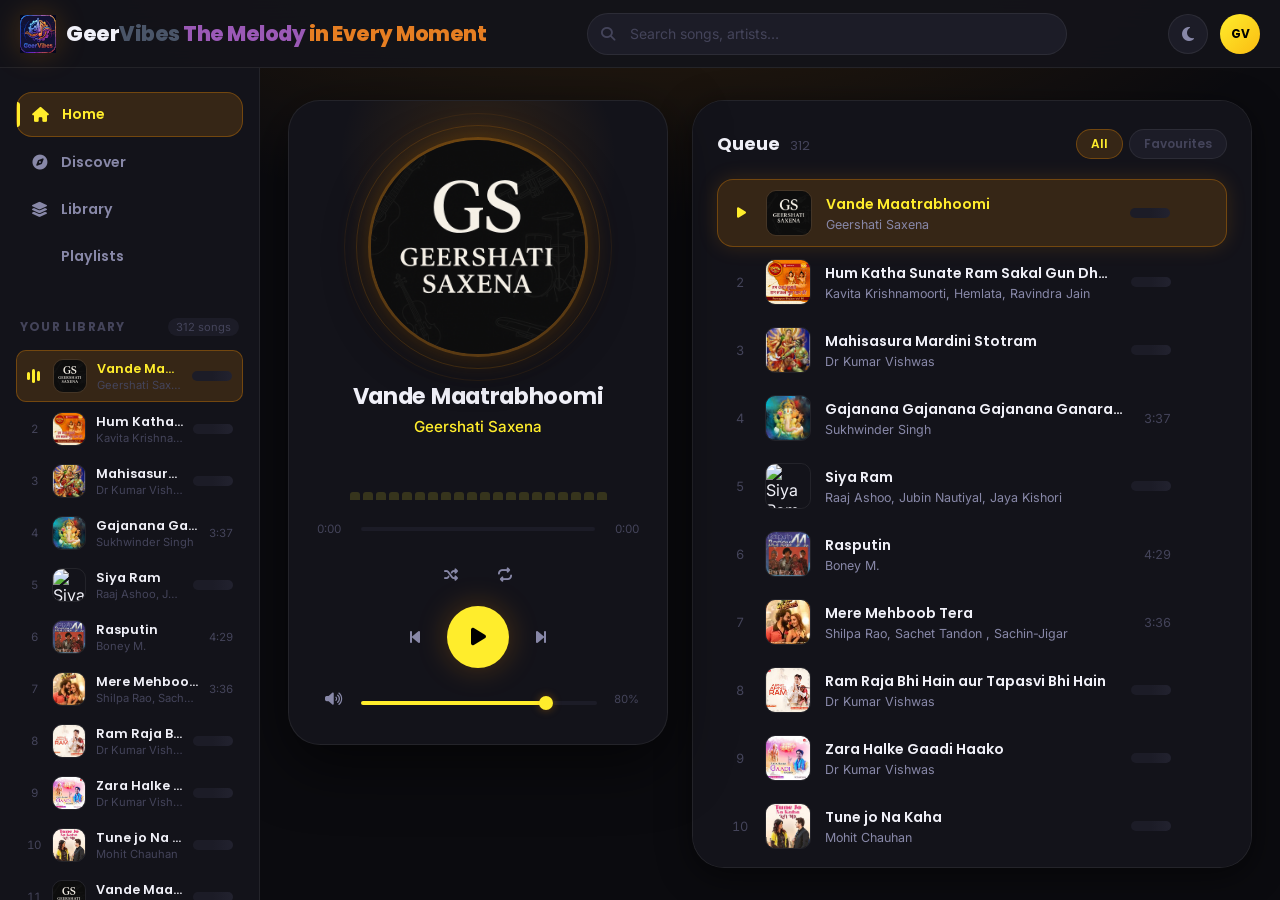
==== commit 62fb003b: ".." ====
--- a/index.html
+++ b/index.html
@@ -5,7 +5,10 @@
   <meta name="viewport" content="width=device-width, initial-scale=1.0" />
   <title>GeerVibes</title>
 
-  <!-- No external font requests — system fonts only -->
+  <!-- Google Fonts: Poppins + Inter -->
+  <link rel="preconnect" href="https://fonts.googleapis.com" />
+  <link rel="preconnect" href="https://fonts.gstatic.com" crossorigin />
+  <link href="https://fonts.googleapis.com/css2?family=Inter:wght@300;400;500;600&family=Poppins:wght@400;600;700;800&display=swap" rel="stylesheet" />
 
   <!-- Font Awesome 6 -->
   <link rel="stylesheet" href="https://cdnjs.cloudflare.com/ajax/libs/font-awesome/6.5.0/css/all.min.css" />
@@ -13,7 +16,7 @@
   <!-- Favicon -->
   <link rel="icon" type="image/svg+xml" href="logo.svg" />
 
-  <!-- Cyberpunk Stylesheet -->
+  <!-- Main Stylesheet -->
   <link rel="stylesheet" href="styles.css" />
 </head>
 <body>
@@ -31,13 +34,13 @@
       <!-- Logo -->
       <div class="logo">
         <div class="logo__icon">
-          <img src="logo.svg" alt="GeerVibes Logo" style="width:36px;height:36px;display:block;" />
-        </div>
-        <span class="logo__text">
-          GeerVibes
-          <em>The Melody</em>
-          <em>in Every Moment</em>
-        </span>
+          <img src="logo.svg" alt="GeerVibes Logo" style="width:38px;height:38px;display:block;" />
+        </div>
+       <span class="logo__text">
+  Geer<em style="color: #4A5568;">Vibes</em>
+  <em style="color: #9B59B6;">The Melody</em>
+  <em style="color: #E67E22;"> in Every Moment</em>
+</span>
       </div>
     </div>
 
@@ -261,7 +264,7 @@
   <!-- Hidden Audio Element -->
   <audio id="audioPlayer" preload="metadata"></audio>
 
-  <!-- Main Script (unchanged) -->
+  <!-- Main Script -->
   <script src="script.js"></script>
 </body>
-</html>
+</html>
--- a/styles.css
+++ b/styles.css
@@ -1,125 +1,88 @@
 /* ============================================================
    GeerVibes — styles.css
-   CYBERPUNK NEON FUTURISTIC REDESIGN
-   Theme: Electric purple, cyan, hot pink, lime on deep dark
-   ============================================================ */
-
-/* ============================================================
-   1. FONTS — Zero external requests, 100% system fonts
-   Display/headers : "Trebuchet MS" → wide-tracking caps feel
-   Body            : system-ui stack → native on every OS
-   Monospace/data  : "Courier New" → built-in mono on all platforms
-   ============================================================ */
-
-/* ============================================================
-   2. CSS CUSTOM PROPERTIES
+   Premium dark-first music streaming UI
+   Author: GeerVibes Design System
+   ============================================================ */
+
+/* ============================================================
+   1. CSS CUSTOM PROPERTIES (Theme Variables)
    ============================================================ */
 :root {
+  /* --- Easing --- */
   --ease: cubic-bezier(0.4, 0, 0.2, 1);
   --ease-bounce: cubic-bezier(0.34, 1.56, 0.64, 1);
-  --ease-cyber: cubic-bezier(0.25, 0.46, 0.45, 0.94);
-
-  --navbar-h: 72px;
-  --sidebar-w: 270px;
-  --mini-player-h: 88px;
-  --radius-sm: 4px;
-  --radius-md: 6px;
-  --radius-lg: 10px;
-  --radius-xl: 16px;
+
+  /* --- Sizing --- */
+  --navbar-h: 68px;
+  --sidebar-w: 260px;
+  --mini-player-h: 80px;
+  --radius-sm: 10px;
+  --radius-md: 16px;
+  --radius-lg: 24px;
+  --radius-xl: 32px;
   --radius-full: 9999px;
 }
 
-/* DARK THEME (default — Cyberpunk Neon) */
+/* DARK THEME (default) */
 [data-theme="dark"] {
-  --bg-base:      #020408;
-  --bg-surface:   #060c14;
-  --bg-elevated:  #0a1628;
-  --bg-hover:     #0e1f38;
-  --bg-glass:     rgba(6, 12, 20, 0.88);
-  --bg-card:      rgba(10, 22, 40, 0.85);
-
-  /* Neon Accents */
-  --neon-cyan:    #00f5ff;
-  --neon-purple:  #bf00ff;
-  --neon-pink:    #ff0090;
-  --neon-lime:    #39ff14;
-  --neon-amber:   #ffaa00;
-
-  --accent:       #00f5ff;
-  --accent-2:     #bf00ff;
-  --accent-3:     #ff0090;
-  --accent-dim:   rgba(0, 245, 255, 0.1);
-  --accent-glow:  rgba(0, 245, 255, 0.35);
-  --accent-dark:  #0099cc;
-
-  --text-primary:   #e8f4ff;
-  --text-secondary: #7a9fbf;
-  --text-muted:     #2a4060;
-
-  --border:         rgba(0, 245, 255, 0.08);
-  --border-accent:  rgba(0, 245, 255, 0.3);
-  --border-hot:     rgba(191, 0, 255, 0.4);
-
-  --shadow-sm:     0 2px 8px rgba(0,0,0,0.6);
-  --shadow-md:     0 8px 32px rgba(0,0,0,0.7);
-  --shadow-lg:     0 20px 60px rgba(0,0,0,0.8);
-  --shadow-cyan:   0 0 20px rgba(0, 245, 255, 0.4), 0 0 60px rgba(0, 245, 255, 0.15);
-  --shadow-purple: 0 0 20px rgba(191, 0, 255, 0.4), 0 0 60px rgba(191, 0, 255, 0.15);
-  --shadow-pink:   0 0 20px rgba(255, 0, 144, 0.4), 0 0 60px rgba(255, 0, 144, 0.15);
-
-  --scrollbar-thumb: #0a2040;
-  --scrollbar-thumb-hover: #0d3060;
-
-  --grid-color:    rgba(0, 245, 255, 0.04);
-  --scan-color:    rgba(0, 245, 255, 0.015);
-}
-
-/* LIGHT THEME (Holographic Day Mode) */
+  --bg-base:      #0b0b0f;
+  --bg-surface:   #13131a;
+  --bg-elevated:  #1c1c27;
+  --bg-hover:     #22222f;
+  --bg-glass:     rgba(19, 19, 26, 0.95);
+
+  --accent:       #ffed2c;
+  --accent-dim:   rgba(255, 149, 0, 0.15);
+  --accent-glow:  rgba(255, 149, 0, 0.35);
+  --accent-dark:  #fabc12;
+
+  --text-primary:   #f0f0f8;
+  --text-secondary: #8888a8;
+  --text-muted:     #44445a;
+
+  --border:       rgba(255, 255, 255, 0.07);
+  --border-accent: rgba(255, 149, 0, 0.3);
+
+  --shadow-sm: 0 2px 8px rgba(0,0,0,0.4);
+  --shadow-md: 0 8px 32px rgba(0,0,0,0.5);
+  --shadow-lg: 0 20px 60px rgba(0,0,0,0.6);
+  --shadow-accent: 0 0 30px rgba(255, 149, 0, 0.25);
+
+  --scrollbar-thumb: #2a2a3a;
+  --scrollbar-thumb-hover: #3a3a50;
+}
+
+/* LIGHT THEME */
 [data-theme="light"] {
-  --bg-base:      #f0f4ff;
+  --bg-base:      #f0f0f8;
   --bg-surface:   #ffffff;
-  --bg-elevated:  #e8eeff;
-  --bg-hover:     #dde5ff;
-  --bg-glass:     rgba(255, 255, 255, 0.9);
-  --bg-card:      rgba(240, 244, 255, 0.9);
-
-  --neon-cyan:    #0088cc;
-  --neon-purple:  #7700cc;
-  --neon-pink:    #cc0077;
-  --neon-lime:    #00aa00;
-  --neon-amber:   #cc8800;
-
-  --accent:       #0088cc;
-  --accent-2:     #7700cc;
-  --accent-3:     #cc0077;
-  --accent-dim:   rgba(0, 136, 204, 0.1);
-  --accent-glow:  rgba(0, 136, 204, 0.25);
-  --accent-dark:  #006699;
-
-  --text-primary:   #0a1428;
-  --text-secondary: #4a6080;
-  --text-muted:     #9ab0c8;
-
-  --border:         rgba(0, 136, 204, 0.12);
-  --border-accent:  rgba(0, 136, 204, 0.3);
-  --border-hot:     rgba(119, 0, 204, 0.3);
-
-  --shadow-sm:     0 2px 8px rgba(0,0,0,0.08);
-  --shadow-md:     0 8px 32px rgba(0,0,0,0.1);
-  --shadow-lg:     0 20px 60px rgba(0,0,0,0.12);
-  --shadow-cyan:   0 0 20px rgba(0, 136, 204, 0.25);
-  --shadow-purple: 0 0 20px rgba(119, 0, 204, 0.2);
-  --shadow-pink:   0 0 20px rgba(204, 0, 119, 0.2);
-
-  --scrollbar-thumb: #ccdaee;
-  --scrollbar-thumb-hover: #aac4e0;
-
-  --grid-color:    rgba(0, 136, 204, 0.05);
-  --scan-color:    rgba(0, 136, 204, 0.02);
-}
-
-/* ============================================================
-   3. RESET & BASE
+  --bg-elevated:  #f8f8ff;
+  --bg-hover:     #ededf8;
+  --bg-glass:     rgba(255, 255, 255, 0.95);
+
+  --accent:       #4400ff;
+  --accent-dim:   rgba(184, 156, 0, 0.12);
+  --accent-glow:  rgba(184, 156, 0, 0.3);
+  --accent-dark:  #05cdff;
+
+  --text-primary:   #0d0d1a;
+  --text-secondary: #555575;
+  --text-muted:     #aaaacc;
+
+  --border:       rgba(0, 0, 0, 0.07);
+  --border-accent: rgba(184, 156, 0, 0.3);
+
+  --shadow-sm: 0 2px 8px rgba(0,0,0,0.08);
+  --shadow-md: 0 8px 32px rgba(0,0,0,0.1);
+  --shadow-lg: 0 20px 60px rgba(0,0,0,0.12);
+  --shadow-accent: 0 0 30px rgba(184, 156, 0, 0.2);
+
+  --scrollbar-thumb: #d0d0e8;
+  --scrollbar-thumb-hover: #b8b8d8;
+}
+
+/* ============================================================
+   2. RESET & BASE
    ============================================================ */
 *, *::before, *::after {
   box-sizing: border-box;
@@ -133,46 +96,25 @@
 }
 
 body {
-  font-family: system-ui, -apple-system, 'Segoe UI', sans-serif;
+  font-family: 'Inter', sans-serif;
   background: var(--bg-base);
   color: var(--text-primary);
   min-height: 100vh;
   overflow-x: hidden;
-  transition: background 0.4s var(--ease), color 0.4s var(--ease);
-  position: relative;
-}
-
-/* Cyberpunk grid background */
-body::before {
-  content: '';
-  position: fixed;
-  inset: 0;
+  transition: background 0.35s var(--ease), color 0.35s var(--ease);
+  /* Subtle grain texture for depth */
   background-image:
-    linear-gradient(var(--grid-color) 1px, transparent 1px),
-    linear-gradient(90deg, var(--grid-color) 1px, transparent 1px);
-  background-size: 40px 40px;
-  pointer-events: none;
-  z-index: 0;
-}
-
-/* Scanlines overlay */
-body::after {
-  content: '';
-  position: fixed;
-  inset: 0;
-  background: repeating-linear-gradient(
-    0deg,
-    transparent,
-    transparent 2px,
-    var(--scan-color) 2px,
-    var(--scan-color) 4px
-  );
-  pointer-events: none;
-  z-index: 0;
-}
-
-a { text-decoration: none; color: inherit; }
-ul { list-style: none; }
+    radial-gradient(ellipse 80% 50% at 50% -10%, var(--accent-dim) 0%, transparent 70%);
+}
+
+a {
+  text-decoration: none;
+  color: inherit;
+}
+
+ul {
+  list-style: none;
+}
 
 button {
   cursor: pointer;
@@ -182,100 +124,23 @@
   color: inherit;
 }
 
-img { display: block; max-width: 100%; }
+img {
+  display: block;
+  max-width: 100%;
+}
 
 /* Custom scrollbar */
-::-webkit-scrollbar { width: 4px; }
-::-webkit-scrollbar-track { background: var(--bg-base); }
+::-webkit-scrollbar { width: 5px; }
+::-webkit-scrollbar-track { background: transparent; }
 ::-webkit-scrollbar-thumb {
   background: var(--scrollbar-thumb);
-  border-radius: 2px;
-  box-shadow: 0 0 6px var(--accent);
-}
-::-webkit-scrollbar-thumb:hover {
-  background: var(--accent);
-}
-
-/* ============================================================
-   4. NEON GLOW KEYFRAMES
-   ============================================================ */
-@keyframes neonPulse {
-  0%, 100% { box-shadow: 0 0 5px var(--accent), 0 0 20px var(--accent), 0 0 40px rgba(0,245,255,0.2); }
-  50%       { box-shadow: 0 0 10px var(--accent), 0 0 40px var(--accent), 0 0 80px rgba(0,245,255,0.3); }
-}
-
-@keyframes neonTextPulse {
-  0%, 100% { text-shadow: 0 0 4px var(--accent), 0 0 12px var(--accent); }
-  50%       { text-shadow: 0 0 8px var(--accent), 0 0 25px var(--accent), 0 0 50px rgba(0,245,255,0.5); }
-}
-
-@keyframes scanMove {
-  0%   { transform: translateY(-100%); }
-  100% { transform: translateY(100vh); }
-}
-
-@keyframes borderGlow {
-  0%, 100% { border-color: rgba(0,245,255,0.3); }
-  50%       { border-color: rgba(191,0,255,0.5); }
-}
-
-@keyframes rotateRing {
-  from { transform: rotate(0deg); }
-  to   { transform: rotate(360deg); }
-}
-
-@keyframes rotateRingReverse {
-  from { transform: rotate(360deg); }
-  to   { transform: rotate(0deg); }
-}
-
-@keyframes albumSpin {
-  from { transform: rotate(0deg); }
-  to   { transform: rotate(360deg); }
-}
-
-@keyframes barDance {
-  0%, 100% { transform: scaleY(0.15); }
-  50%       { transform: scaleY(1); }
-}
-
-@keyframes glitch {
-  0%, 90%, 100% { clip-path: none; transform: none; }
-  92%            { clip-path: inset(10% 0 80% 0); transform: translateX(-4px); }
-  94%            { clip-path: inset(60% 0 20% 0); transform: translateX(4px); }
-  96%            { clip-path: inset(30% 0 50% 0); transform: translateX(-2px); }
-}
-
-@keyframes floatParticle {
-  0%   { transform: translateY(0) translateX(0) scale(1); opacity: 0.6; }
-  33%  { transform: translateY(-20px) translateX(10px) scale(1.2); opacity: 1; }
-  66%  { transform: translateY(-10px) translateX(-8px) scale(0.8); opacity: 0.7; }
-  100% { transform: translateY(-30px) translateX(5px) scale(0); opacity: 0; }
-}
-
-@keyframes shimmer {
-  0%   { background-position: -200% 0; }
-  100% { background-position: 200% 0; }
-}
-
-@keyframes slideUp {
-  from { transform: translateY(100%); }
-  to   { transform: translateY(0); }
-}
-
-@keyframes fadeIn {
-  from { opacity: 0; transform: translateY(8px); }
-  to   { opacity: 1; transform: translateY(0); }
-}
-
-@keyframes cyberBoot {
-  0%   { opacity: 0; clip-path: inset(50% 0 50% 0); }
-  50%  { opacity: 1; clip-path: inset(0% 0 0% 0); }
-  100% { opacity: 1; }
-}
-
-/* ============================================================
-   5. NAVBAR
+  border-radius: var(--radius-full);
+  transition: background 0.2s;
+}
+::-webkit-scrollbar-thumb:hover { background: var(--scrollbar-thumb-hover); }
+
+/* ============================================================
+   3. NAVBAR
    ============================================================ */
 .navbar {
   position: fixed;
@@ -285,98 +150,61 @@
   display: flex;
   align-items: center;
   justify-content: space-between;
-  padding: 0 24px;
+  padding: 0 20px;
   gap: 16px;
   background: var(--bg-glass);
-  backdrop-filter: blur(24px) saturate(180%);
-  -webkit-backdrop-filter: blur(24px) saturate(180%);
-  border-bottom: 1px solid var(--border-accent);
-  transition: background 0.4s var(--ease), border-color 0.4s var(--ease);
-}
-
-.navbar::after {
-  content: '';
-  position: absolute;
-  bottom: 0; left: 0; right: 0;
-  height: 1px;
-  background: linear-gradient(90deg,
-    transparent,
-    var(--neon-cyan) 20%,
-    var(--neon-purple) 50%,
-    var(--neon-pink) 80%,
-    transparent
-  );
-  opacity: 0.7;
+  backdrop-filter: blur(20px);
+  -webkit-backdrop-filter: blur(20px);
+  border-bottom: 1px solid var(--border);
+  transition: background 0.35s var(--ease), border-color 0.35s var(--ease);
 }
 
 /* Logo */
 .navbar__left {
   display: flex;
   align-items: center;
-  gap: 14px;
+  gap: 12px;
   flex-shrink: 0;
 }
 
 .logo {
   display: flex;
   align-items: center;
-  gap: 12px;
+  gap: 10px;
   user-select: none;
-  position: relative;
 }
 
 .logo__icon {
-  width: 40px;
-  height: 40px;
-  background: linear-gradient(135deg, var(--neon-cyan) 0%, var(--neon-purple) 100%);
+  width: 36px;
+  height: 36px;
+  background: var(--accent);
   border-radius: var(--radius-sm);
   display: flex;
   align-items: center;
   justify-content: center;
-  font-size: 18px;
+  font-size: 17px;
   color: #000;
-  box-shadow: var(--shadow-cyan);
-  position: relative;
-  overflow: hidden;
-  clip-path: polygon(0 0, calc(100% - 8px) 0, 100% 8px, 100% 100%, 8px 100%, 0 calc(100% - 8px));
+  box-shadow: var(--shadow-accent);
   transition: box-shadow 0.3s var(--ease);
-  animation: neonPulse 3s ease-in-out infinite;
 }
 
 .logo__text {
-  font-family: 'Trebuchet MS', 'Arial Narrow', Arial, sans-serif;
+  font-family: 'Poppins', sans-serif;
   font-weight: 800;
-  font-size: 1.15rem;
+  font-size: 1.3rem;
   color: var(--text-primary);
-  letter-spacing: 2px;
-  display: flex;
-  flex-direction: column;
-  line-height: 1.1;
-}
-
-.logo__text > em:first-of-type {
+  letter-spacing: -0.5px;
+}
+
+.logo__text em {
   font-style: normal;
-  font-size: 0.55rem;
-  letter-spacing: 3px;
-  color: var(--neon-purple);
-  font-family: 'Courier New', Courier, monospace;
-  text-transform: uppercase;
-  margin-top: 1px;
-}
-
-.logo__text > em:nth-of-type(2) {
-  font-style: normal;
-  font-size: 0.5rem;
-  letter-spacing: 2px;
-  color: var(--neon-pink);
-  font-family: 'Courier New', Courier, monospace;
-  opacity: 0.8;
+  color: var(--accent);
 }
 
 /* Search bar */
 .navbar__center {
   flex: 1;
-  max-width: 500px;
+  max-width: 480px;
   margin: 0 auto;
 }
 
@@ -388,51 +216,48 @@
 
 .search-bar__icon {
   position: absolute;
-  left: 16px;
-  font-size: 13px;
-  color: var(--neon-cyan);
+  left: 14px;
+  font-size: 14px;
+  color: var(--text-muted);
   pointer-events: none;
   transition: color 0.2s var(--ease);
-  z-index: 1;
 }
 
 .search-bar__input {
   width: 100%;
-  height: 44px;
+  height: 42px;
   background: var(--bg-elevated);
   border: 1px solid var(--border);
-  border-radius: var(--radius-sm);
-  padding: 0 48px 0 44px;
-  font-family: 'Courier New', Courier, monospace;
-  font-size: 0.85rem;
+  border-radius: var(--radius-full);
+  padding: 0 44px 0 42px;
+  font-family: 'Inter', sans-serif;
+  font-size: 0.875rem;
   color: var(--text-primary);
   transition: all 0.25s var(--ease);
   outline: none;
-  clip-path: polygon(0 0, calc(100% - 10px) 0, 100% 10px, 100% 100%, 10px 100%, 0 calc(100% - 10px));
-  letter-spacing: 1px;
-}
-
-.search-bar__input::placeholder {
-  color: var(--text-muted);
-  font-family: 'Courier New', Courier, monospace;
-}
+}
+
+.search-bar__input::placeholder { color: var(--text-muted); }
 
 .search-bar__input:focus {
-  border-color: var(--neon-cyan);
-  background: var(--bg-hover);
-  box-shadow: 0 0 0 1px var(--neon-cyan), 0 0 20px rgba(0,245,255,0.15);
-}
-
-.search-bar:focus-within .search-bar__icon { color: var(--neon-cyan); }
+  border-color: var(--accent);
+  background: var(--bg-surface);
+  box-shadow: 0 0 0 3px var(--accent-dim);
+}
+
+.search-bar__input:focus + .search-bar__icon,
+.search-bar:focus-within .search-bar__icon {
+  color: var(--accent);
+}
 
 .search-bar__clear {
   position: absolute;
   right: 12px;
-  width: 24px;
-  height: 24px;
-  border-radius: var(--radius-sm);
-  background: var(--neon-pink);
-  color: #000;
+  width: 22px;
+  height: 22px;
+  border-radius: var(--radius-full);
+  background: var(--text-muted);
+  color: var(--bg-base);
   font-size: 11px;
   display: flex;
   align-items: center;
@@ -442,7 +267,10 @@
   transition: opacity 0.2s var(--ease);
 }
 
-.search-bar__clear.visible { opacity: 1; pointer-events: all; }
+.search-bar__clear.visible {
+  opacity: 1;
+  pointer-events: all;
+}
 
 /* Navbar right */
 .navbar__right {
@@ -453,249 +281,192 @@
 }
 
 .theme-toggle {
-  width: 42px;
-  height: 42px;
-  border-radius: var(--radius-sm);
+  width: 40px;
+  height: 40px;
+  border-radius: var(--radius-full);
   background: var(--bg-elevated);
   border: 1px solid var(--border);
   display: flex;
   align-items: center;
   justify-content: center;
-  font-size: 15px;
+  font-size: 16px;
   color: var(--text-secondary);
   transition: all 0.25s var(--ease);
-  clip-path: polygon(0 0, calc(100% - 8px) 0, 100% 8px, 100% 100%, 8px 100%, 0 calc(100% - 8px));
 }
 
 .theme-toggle:hover {
   background: var(--accent-dim);
-  border-color: var(--neon-cyan);
-  color: var(--neon-cyan);
-  box-shadow: 0 0 15px rgba(0,245,255,0.3);
-  transform: rotate(15deg) scale(1.05);
+  border-color: var(--accent);
+  color: var(--accent);
+  transform: rotate(20deg) scale(1.1);
 }
 
 .user-avatar {
-  width: 42px;
-  height: 42px;
-  clip-path: polygon(0 0, calc(100% - 10px) 0, 100% 10px, 100% 100%, 10px 100%, 0 calc(100% - 10px));
-  background: linear-gradient(135deg, var(--neon-cyan) 0%, var(--neon-purple) 100%);
+  width: 40px;
+  height: 40px;
+  border-radius: var(--radius-full);
+  background: linear-gradient(135deg, var(--accent) 0%, var(--accent-dark) 100%);
   display: flex;
   align-items: center;
   justify-content: center;
-  font-family: 'Trebuchet MS', 'Arial Narrow', Arial, sans-serif;
+  font-family: 'Poppins', sans-serif;
   font-weight: 700;
-  font-size: 0.65rem;
+  font-size: 0.75rem;
   color: #000;
   cursor: pointer;
   transition: transform 0.25s var(--ease-bounce), box-shadow 0.25s var(--ease);
-  letter-spacing: 1px;
   user-select: none;
 }
 
 .user-avatar:hover {
   transform: scale(1.1);
-  box-shadow: var(--shadow-cyan);
+  box-shadow: var(--shadow-accent);
 }
 
 /* Hamburger (mobile) */
 .hamburger {
-  width: 40px;
-  height: 40px;
+  width: 38px;
+  height: 38px;
   display: none;
   flex-direction: column;
   justify-content: center;
   align-items: center;
-  gap: 6px;
+  gap: 5px;
   border-radius: var(--radius-sm);
-  border: 1px solid var(--border);
-  background: var(--bg-elevated);
-  transition: all 0.2s var(--ease);
+  transition: background 0.2s var(--ease);
 }
 
 .hamburger span {
   display: block;
-  width: 18px;
+  width: 20px;
   height: 2px;
-  background: var(--neon-cyan);
-  border-radius: 1px;
+  background: var(--text-secondary);
+  border-radius: 2px;
   transition: all 0.3s var(--ease);
   transform-origin: center;
-  box-shadow: 0 0 6px var(--neon-cyan);
-}
-
-.hamburger:hover { border-color: var(--neon-cyan); box-shadow: 0 0 12px rgba(0,245,255,0.2); }
-
-.hamburger.open span:nth-child(1) { transform: translateY(8px) rotate(45deg); }
+}
+
+.hamburger:hover { background: var(--bg-elevated); }
+
+.hamburger.open span:nth-child(1) {
+  transform: translateY(7px) rotate(45deg);
+}
 .hamburger.open span:nth-child(2) { opacity: 0; transform: scaleX(0); }
-.hamburger.open span:nth-child(3) { transform: translateY(-8px) rotate(-45deg); }
-
-/* ============================================================
-   6. SIDEBAR OVERLAY
-   ============================================================ */
-.sidebar-overlay {
-  position: fixed;
-  inset: 0;
-  background: rgba(0,0,0,0.75);
-  backdrop-filter: blur(4px);
-  z-index: 90;
-  opacity: 0;
-  pointer-events: none;
-  transition: opacity 0.3s var(--ease);
-}
-
-.sidebar-overlay.visible {
-  opacity: 1;
-  pointer-events: all;
-}
-
-/* ============================================================
-   7. SIDEBAR
+.hamburger.open span:nth-child(3) {
+  transform: translateY(-7px) rotate(-45deg);
+}
+
+/* ============================================================
+   4. APP SHELL (sidebar + main)
+   ============================================================ */
+.app-shell {
+  display: flex;
+  padding-top: var(--navbar-h);
+  min-height: 100vh;
+}
+
+/* ============================================================
+   5. SIDEBAR
    ============================================================ */
 .sidebar {
   position: fixed;
   top: var(--navbar-h);
   left: 0;
-  bottom: 0;
   width: var(--sidebar-w);
+  height: calc(100vh - var(--navbar-h));
+  overflow-y: auto;
+  padding: 24px 16px;
   background: var(--bg-surface);
   border-right: 1px solid var(--border);
-  overflow-y: auto;
-  overflow-x: hidden;
-  z-index: 95;
   display: flex;
   flex-direction: column;
-  padding: 24px 0 24px;
-  transition: transform 0.3s var(--ease), border-color 0.4s;
-}
-
-.sidebar::before {
+  gap: 0;
+  transition: background 0.35s var(--ease), border-color 0.35s var(--ease), transform 0.35s var(--ease);
+  z-index: 90;
+}
+
+/* Nav links */
+.sidebar__nav ul {
+  display: flex;
+  flex-direction: column;
+  gap: 4px;
+}
+
+.sidebar__link {
+  display: flex;
+  align-items: center;
+  gap: 13px;
+  padding: 11px 14px;
+  border-radius: var(--radius-md);
+  font-family: 'Poppins', sans-serif;
+  font-size: 0.88rem;
+  font-weight: 600;
+  color: var(--text-secondary);
+  transition: all 0.22s var(--ease);
+  position: relative;
+}
+
+.sidebar__link i {
+  width: 18px;
+  text-align: center;
+  font-size: 15px;
+  transition: transform 0.22s var(--ease-bounce);
+}
+
+.sidebar__link:hover {
+  background: var(--bg-hover);
+  color: var(--text-primary);
+}
+
+.sidebar__link:hover i { transform: scale(1.2); }
+
+.sidebar__link.active {
+  background: var(--accent-dim);
+  color: var(--accent);
+  border: 1px solid var(--border-accent);
+}
+
+.sidebar__link.active::before {
   content: '';
   position: absolute;
-  top: 0; right: 0;
-  width: 1px;
-  height: 100%;
-  background: linear-gradient(180deg,
-    transparent 0%,
-    var(--neon-cyan) 20%,
-    var(--neon-purple) 60%,
-    var(--neon-pink) 85%,
-    transparent 100%
-  );
-  opacity: 0.5;
-  pointer-events: none;
-}
-
-.sidebar__nav ul {
-  padding: 0 12px;
-  display: flex;
-  flex-direction: column;
-  gap: 4px;
-}
-
-.sidebar__link {
-  display: flex;
-  align-items: center;
-  gap: 14px;
-  padding: 12px 16px;
-  border-radius: var(--radius-sm);
-  color: var(--text-secondary);
-  font-family: system-ui, -apple-system, 'Segoe UI', sans-serif;
-  font-weight: 600;
-  font-size: 1rem;
-  letter-spacing: 1.5px;
-  text-transform: uppercase;
-  transition: all 0.25s var(--ease);
-  position: relative;
-  overflow: hidden;
-  clip-path: polygon(0 0, calc(100% - 8px) 0, 100% 8px, 100% 100%, 8px 100%, 0 calc(100% - 8px));
-}
-
-.sidebar__link::before {
-  content: '';
-  position: absolute;
-  left: 0; top: 0; bottom: 0;
-  width: 2px;
-  background: var(--neon-cyan);
-  transform: scaleY(0);
-  transition: transform 0.25s var(--ease);
-  box-shadow: 0 0 10px var(--neon-cyan);
-}
-
-.sidebar__link i {
-  font-size: 1rem;
-  width: 20px;
-  text-align: center;
-  transition: color 0.25s, text-shadow 0.25s;
-}
-
-.sidebar__link:hover {
-  background: var(--accent-dim);
-  color: var(--neon-cyan);
-  border: 1px solid rgba(0,245,255,0.15);
-}
-
-.sidebar__link:hover i {
-  color: var(--neon-cyan);
-  text-shadow: 0 0 10px var(--neon-cyan);
-}
-
-.sidebar__link:hover::before { transform: scaleY(1); }
-
-.sidebar__link.active {
-  background: linear-gradient(90deg, rgba(0,245,255,0.12) 0%, transparent 100%);
-  color: var(--neon-cyan);
-  border: 1px solid rgba(0,245,255,0.2);
-  box-shadow: inset 0 0 20px rgba(0,245,255,0.05);
-}
-
-.sidebar__link.active i {
-  color: var(--neon-cyan);
-  text-shadow: 0 0 12px var(--neon-cyan);
-}
-
-.sidebar__link.active::before { transform: scaleY(1); }
+  left: 0; top: 50%;
+  transform: translateY(-50%);
+  width: 3px;
+  height: 60%;
+  background: var(--accent);
+  border-radius: 0 4px 4px 0;
+}
 
 .sidebar__divider {
   height: 1px;
-  background: linear-gradient(90deg, transparent, var(--border-accent), transparent);
-  margin: 20px 20px;
-  opacity: 0.5;
-}
-
-/* Sidebar library */
-.sidebar__library {
-  padding: 0 16px;
-  flex: 1;
-  min-height: 0;
-}
-
+  background: var(--border);
+  margin: 20px 0;
+}
+
+/* Library section */
 .sidebar__library-header {
   display: flex;
-  align-items: center;
   justify-content: space-between;
+  align-items: center;
   margin-bottom: 14px;
   padding: 0 4px;
 }
 
 .sidebar__library-header h3 {
-  font-family: 'Trebuchet MS', 'Arial Narrow', Arial, sans-serif;
+  font-family: 'Poppins', sans-serif;
+  font-size: 0.75rem;
+  font-weight: 700;
+  text-transform: uppercase;
+  letter-spacing: 1.2px;
+  color: var(--text-muted);
+}
+
+.playlist-count {
   font-size: 0.7rem;
-  letter-spacing: 3px;
-  text-transform: uppercase;
-  color: var(--neon-cyan);
-  text-shadow: 0 0 8px rgba(0,245,255,0.5);
-}
-
-.playlist-count {
-  font-family: 'Courier New', Courier, monospace;
-  font-size: 0.7rem;
-  color: var(--neon-purple);
-  background: rgba(191,0,255,0.1);
-  border: 1px solid rgba(191,0,255,0.3);
+  color: var(--text-muted);
+  background: var(--bg-elevated);
   padding: 2px 8px;
-  border-radius: 2px;
-  letter-spacing: 1px;
+  border-radius: var(--radius-full);
 }
 
 /* Sidebar playlist items */
@@ -709,832 +480,713 @@
   display: flex;
   align-items: center;
   gap: 10px;
-  padding: 10px 10px;
+  padding: 8px 10px;
   border-radius: var(--radius-sm);
   cursor: pointer;
-  transition: all 0.2s var(--ease);
-  border: 1px solid transparent;
+  transition: all 0.22s var(--ease);
   position: relative;
 }
 
 .playlist-item:hover {
+  background: var(--bg-hover);
+  transform: translateX(3px);
+}
+
+.playlist-item.active {
   background: var(--accent-dim);
-  border-color: rgba(0,245,255,0.1);
-}
-
-.playlist-item.active {
-  background: linear-gradient(90deg, rgba(0,245,255,0.1) 0%, rgba(191,0,255,0.05) 100%);
-  border-color: rgba(0,245,255,0.25);
+  border: 1px solid var(--border-accent);
 }
 
 .playlist-item__num {
-  font-family: 'Courier New', Courier, monospace;
-  font-size: 0.65rem;
+  font-size: 0.72rem;
   color: var(--text-muted);
-  width: 18px;
+  width: 16px;
   text-align: center;
   flex-shrink: 0;
-  letter-spacing: 1px;
-}
-
-.playlist-item.active .playlist-item__num { color: var(--neon-cyan); }
+  font-variant-numeric: tabular-nums;
+}
+
+.playlist-item.active .playlist-item__num {
+  display: none;
+}
+
+.playlist-item__playing-icon {
+  display: none;
+  width: 16px;
+  flex-shrink: 0;
+}
+
+.playlist-item.active .playlist-item__playing-icon {
+  display: flex;
+  align-items: center;
+  gap: 2px;
+}
+
+.playing-bar {
+  width: 3px;
+  border-radius: 2px;
+  background: var(--accent);
+  animation: barPulse 0.8s ease-in-out infinite alternate;
+}
+
+.playing-bar:nth-child(1) { height: 8px; animation-delay: 0s; }
+.playing-bar:nth-child(2) { height: 14px; animation-delay: 0.2s; }
+.playing-bar:nth-child(3) { height: 10px; animation-delay: 0.4s; }
+
+@keyframes barPulse {
+  from { transform: scaleY(0.5); }
+  to { transform: scaleY(1); }
+}
 
 .playlist-item__thumb {
-  width: 36px;
-  height: 36px;
-  border-radius: 3px;
+  width: 34px;
+  height: 34px;
+  border-radius: var(--radius-sm);
   object-fit: cover;
   flex-shrink: 0;
   border: 1px solid var(--border);
-  transition: border-color 0.2s;
-  clip-path: polygon(0 0, calc(100% - 5px) 0, 100% 5px, 100% 100%, 5px 100%, 0 calc(100% - 5px));
-}
-
-.playlist-item.active .playlist-item__thumb {
-  border-color: var(--neon-cyan);
-  box-shadow: 0 0 10px rgba(0,245,255,0.3);
-}
-
-.playlist-item__info {
-  flex: 1;
-  min-width: 0;
-}
+}
+
+.playlist-item__info { flex: 1; min-width: 0; }
 
 .playlist-item__title {
-  font-family: system-ui, -apple-system, 'Segoe UI', sans-serif;
-  font-size: 0.85rem;
+  font-size: 0.8rem;
   font-weight: 600;
   color: var(--text-primary);
   white-space: nowrap;
   overflow: hidden;
   text-overflow: ellipsis;
-  letter-spacing: 0.5px;
-  line-height: 1.3;
-}
-
-.playlist-item.active .playlist-item__title { color: var(--neon-cyan); }
+  font-family: 'Poppins', sans-serif;
+}
+
+.playlist-item.active .playlist-item__title { color: var(--accent); }
 
 .playlist-item__artist {
-  font-size: 0.72rem;
-  color: var(--text-secondary);
+  font-size: 0.7rem;
+  color: var(--text-muted);
   white-space: nowrap;
   overflow: hidden;
   text-overflow: ellipsis;
-  letter-spacing: 0.3px;
-  font-family: 'Courier New', Courier, monospace;
-}
-
-/* ============================================================
-   8. APP SHELL
-   ============================================================ */
-.app-shell {
-  display: flex;
-  padding-top: var(--navbar-h);
-  min-height: 100vh;
-  position: relative;
-  z-index: 1;
-}
-
-/* ============================================================
-   9. MAIN CONTENT
+}
+
+.playlist-item__duration {
+  font-size: 0.7rem;
+  color: var(--text-muted);
+  flex-shrink: 0;
+  font-variant-numeric: tabular-nums;
+}
+
+/* Overlay (mobile) */
+.sidebar-overlay {
+  display: none;
+  position: fixed;
+  inset: 0;
+  background: rgba(0,0,0,0.6);
+  z-index: 89;
+  backdrop-filter: blur(4px);
+}
+
+.sidebar-overlay.visible { display: block; }
+
+/* ============================================================
+   6. MAIN CONTENT AREA
    ============================================================ */
 .main-content {
+  margin-left: var(--sidebar-w);
   flex: 1;
-  margin-left: var(--sidebar-w);
-  display: flex;
+  display: flex;
+  flex-wrap: wrap;
   gap: 24px;
-  padding: 28px 28px;
+  padding: 32px 28px;
+  align-items: flex-start;
   min-height: calc(100vh - var(--navbar-h));
-  align-items: flex-start;
+}
+
+/* ============================================================
+   7. PLAYER CARD
+   ============================================================ */
+.player-card {
+  flex: 0 0 380px;
+  max-width: 380px;
+  background: var(--bg-surface);
+  border: 1px solid var(--border);
+  border-radius: var(--radius-xl);
+  padding: 36px 28px 28px;
+  display: flex;
+  flex-direction: column;
+  align-items: center;
+  gap: 22px;
+  box-shadow: var(--shadow-lg);
   position: relative;
   overflow: hidden;
-}
-
-/* Floating ambient glow orbs */
-.main-content::before {
-  content: '';
-  position: absolute;
-  top: 20%;
-  left: 20%;
-  width: 400px;
-  height: 400px;
-  background: radial-gradient(circle, rgba(0,245,255,0.05) 0%, transparent 70%);
-  pointer-events: none;
-  z-index: 0;
-}
-
-.main-content::after {
-  content: '';
-  position: absolute;
-  bottom: 10%;
-  right: 10%;
-  width: 300px;
-  height: 300px;
-  background: radial-gradient(circle, rgba(191,0,255,0.06) 0%, transparent 70%);
-  pointer-events: none;
-  z-index: 0;
-}
-
-/* ============================================================
-   10. PLAYER CARD
-   ============================================================ */
-.player-card {
-  flex: 0 0 360px;
-  max-width: 360px;
-  background: var(--bg-card);
-  backdrop-filter: blur(20px);
-  -webkit-backdrop-filter: blur(20px);
-  border: 1px solid var(--border-accent);
-  border-radius: var(--radius-lg);
-  padding: 36px 28px 28px;
-  display: flex;
-  flex-direction: column;
-  align-items: center;
-  gap: 22px;
-  position: sticky;
-  top: calc(var(--navbar-h) + 28px);
-  z-index: 2;
-  box-shadow:
-    0 0 0 1px rgba(0,245,255,0.05),
-    0 20px 60px rgba(0,0,0,0.5),
-    inset 0 1px 0 rgba(0,245,255,0.08);
-  animation: cyberBoot 0.6s var(--ease) both;
-  clip-path: polygon(0 0, calc(100% - 20px) 0, 100% 20px, 100% 100%, 20px 100%, 0 calc(100% - 20px));
-}
-
-/* Corner accent marks */
+  transition: background 0.35s var(--ease), border-color 0.35s var(--ease);
+}
+
+/* Ambient gradient behind art */
 .player-card::before {
   content: '';
   position: absolute;
-  top: 0; left: 0; right: 0;
-  height: 2px;
-  background: linear-gradient(90deg,
-    transparent,
-    var(--neon-cyan) 30%,
-    var(--neon-purple) 70%,
-    transparent
-  );
-  opacity: 0.8;
-  border-radius: var(--radius-lg) var(--radius-lg) 0 0;
-}
-
-/* ============================================================
-   11. ALBUM ART
-   ============================================================ */
+  top: -80px; left: 50%;
+  transform: translateX(-50%);
+  width: 280px;
+  height: 280px;
+  background: radial-gradient(circle, var(--accent-glow) 0%, transparent 70%);
+  pointer-events: none;
+  transition: opacity 0.5s var(--ease);
+  opacity: 0.4;
+}
+
+/* Album art */
 .album-art-wrapper {
   position: relative;
-  width: 230px;
-  height: 230px;
-  display: flex;
-  align-items: center;
-  justify-content: center;
-  flex-shrink: 0;
+  width: 220px;
+  height: 220px;
 }
 
 .album-art-ring {
   position: absolute;
   inset: -12px;
-  border-radius: 50%;
-  border: 1px solid transparent;
-  background: transparent;
-  pointer-events: none;
-}
-
-.album-art-ring::before {
-  content: '';
-  position: absolute;
-  inset: 0;
-  border-radius: 50%;
-  border: 1.5px solid transparent;
-  border-top-color: var(--neon-cyan);
-  border-right-color: rgba(0,245,255,0.3);
-  animation: rotateRing 4s linear infinite;
-  box-shadow: 0 0 12px rgba(0,245,255,0.4);
+  border-radius: var(--radius-full);
+  border: 1px solid var(--border-accent);
+  opacity: 0.5;
+  animation: ringPulse 3s ease-in-out infinite;
 }
 
 .album-art-ring--2 {
   inset: -24px;
-}
-
-.album-art-ring--2::before {
-  border-top-color: transparent;
-  border-right-color: transparent;
-  border-bottom-color: var(--neon-purple);
-  border-left-color: rgba(191,0,255,0.3);
-  animation: rotateRingReverse 6s linear infinite;
-  box-shadow: 0 0 16px rgba(191,0,255,0.35);
+  opacity: 0.25;
+  animation-delay: 1s;
+}
+
+@keyframes ringPulse {
+  0%, 100% { transform: scale(1); opacity: 0.5; }
+  50% { transform: scale(1.03); opacity: 0.8; }
 }
 
 .album-art {
-  width: 230px;
-  height: 230px;
-  border-radius: 50%;
+  width: 220px;
+  height: 220px;
+  border-radius: var(--radius-full);
   overflow: hidden;
-  position: relative;
-  z-index: 2;
-  box-shadow:
-    0 0 30px rgba(0,245,255,0.2),
-    0 0 60px rgba(191,0,255,0.15),
-    0 10px 40px rgba(0,0,0,0.5);
-  border: 2px solid rgba(0,245,255,0.2);
-  transition: box-shadow 0.3s var(--ease);
-}
-
-.album-art:hover { box-shadow: 0 0 50px rgba(0,245,255,0.35), 0 0 80px rgba(191,0,255,0.2); }
+  border: 3px solid var(--border-accent);
+  box-shadow: var(--shadow-accent), 0 8px 40px rgba(0,0,0,0.5);
+  transition: box-shadow 0.4s var(--ease);
+  animation: none;
+}
+
+.album-art.playing {
+  animation: spinAlbum 20s linear infinite;
+  box-shadow: var(--shadow-accent), 0 12px 60px rgba(0,0,0,0.7);
+}
+
+@keyframes spinAlbum {
+  from { transform: rotate(0deg); }
+  to   { transform: rotate(360deg); }
+}
+
+.album-art.changing {
+  animation: albumFade 0.4s var(--ease);
+}
+
+@keyframes albumFade {
+  0%   { opacity: 1; transform: scale(1); }
+  50%  { opacity: 0; transform: scale(0.88); }
+  100% { opacity: 1; transform: scale(1); }
+}
 
 .album-art img {
   width: 100%;
   height: 100%;
   object-fit: cover;
-  border-radius: 50%;
-  transition: transform 0.5s var(--ease);
-}
-
-/* Spin during play */
-.album-art.playing img {
-  animation: albumSpin 20s linear infinite;
-}
-
-/* ============================================================
-   12. SONG INFO
-   ============================================================ */
+  pointer-events: none;
+}
+
+/* Song info */
 .song-info {
   text-align: center;
   width: 100%;
 }
 
 .song-info__title {
-  font-family: 'Trebuchet MS', 'Arial Narrow', Arial, sans-serif;
+  font-family: 'Poppins', sans-serif;
+  font-weight: 700;
+  font-size: 1.4rem;
+  color: var(--text-primary);
+  letter-spacing: -0.3px;
+  margin-bottom: 4px;
+  white-space: nowrap;
+  overflow: hidden;
+  text-overflow: ellipsis;
+}
+
+.song-info__artist {
+  font-size: 0.95rem;
+  font-weight: 500;
+  color: var(--accent);
+  margin-bottom: 2px;
+}
+
+.song-info__album {
+  font-size: 0.78rem;
+  color: var(--text-muted);
+}
+
+/* ============================================================
+   8. VISUALIZER
+   ============================================================ */
+.visualizer {
+  display: flex;
+  align-items: flex-end;
+  justify-content: center;
+  gap: 3px;
+  height: 40px;
+  width: 100%;
+  opacity: 0.15;
+  transition: opacity 0.4s var(--ease);
+}
+
+.visualizer.active { opacity: 1; }
+
+.visualizer__bar {
+  flex: 1;
+  max-width: 10px;
+  background: var(--accent);
+  border-radius: 3px 3px 0 0;
+  min-height: 4px;
+  transition: height 0.1s var(--ease);
+  animation: barIdle calc(0.6s + var(--i) * 0.07s) ease-in-out infinite alternate;
+  height: 8px;
+}
+
+.visualizer.active .visualizer__bar {
+  animation: barActive calc(0.4s + var(--i) * 0.05s) ease-in-out infinite alternate;
+}
+
+@keyframes barIdle {
+  from { height: 4px; }
+  to   { height: 10px; }
+}
+
+@keyframes barActive {
+  from { height: 8px; }
+  to   { height: calc(10px + var(--i) * 3px); }
+}
+
+/* ============================================================
+   9. PROGRESS BAR
+   ============================================================ */
+.progress-section {
+  display: flex;
+  align-items: center;
+  gap: 10px;
+  width: 100%;
+}
+
+.progress-time {
+  font-size: 0.72rem;
+  color: var(--text-muted);
+  font-variant-numeric: tabular-nums;
+  flex-shrink: 0;
+  width: 34px;
+}
+
+.progress-time:last-child { text-align: right; }
+
+.progress-bar {
+  flex: 1;
+  height: 4px;
+  background: var(--bg-elevated);
+  border-radius: var(--radius-full);
+  cursor: pointer;
+  position: relative;
+  transition: height 0.2s var(--ease);
+}
+
+.progress-bar:hover { height: 7px; }
+
+.progress-bar__fill {
+  height: 100%;
+  background: var(--accent);
+  border-radius: var(--radius-full);
+  width: 0%;
+  transition: width 0.25s linear;
+  position: relative;
+}
+
+.progress-bar__thumb {
+  position: absolute;
+  right: -6px;
+  top: 50%;
+  transform: translateY(-50%) scale(0);
+  width: 14px;
+  height: 14px;
+  background: var(--accent);
+  border-radius: var(--radius-full);
+  box-shadow: 0 0 8px var(--accent-glow);
+  transition: transform 0.2s var(--ease-bounce);
+  pointer-events: none;
+}
+
+.progress-bar:hover .progress-bar__thumb { transform: translateY(-50%) scale(1); }
+
+/* ============================================================
+   10. CONTROLS
+   ============================================================ */
+.controls {
+  display: flex;
+  flex-direction: column;
+  align-items: center;
+  gap: 14px;
+  width: 100%;
+}
+
+.controls__primary {
+  display: flex;
+  align-items: center;
+  justify-content: center;
+  gap: 12px;
+}
+
+.controls__secondary {
+  display: flex;
+  align-items: center;
+  justify-content: center;
+  gap: 20px;
+}
+
+.controls__volume {
+  display: flex;
+  align-items: center;
+  gap: 10px;
+  width: 100%;
+}
+
+/* Control buttons */
+.ctrl-btn {
+  display: flex;
+  align-items: center;
+  justify-content: center;
+  border-radius: var(--radius-full);
+  font-size: 16px;
+  color: var(--text-secondary);
+  width: 40px;
+  height: 40px;
+  transition: all 0.2s var(--ease-bounce);
+}
+
+.ctrl-btn:hover {
+  color: var(--text-primary);
+  background: var(--bg-hover);
+  transform: scale(1.1);
+}
+
+.ctrl-btn:active { transform: scale(0.92); }
+
+.ctrl-btn--sm {
+  font-size: 14px;
+  width: 34px;
+  height: 34px;
+}
+
+.ctrl-btn--sm.active {
+  color: var(--accent);
+}
+
+/* Play button — the hero */
+.ctrl-btn--play {
+  width: 62px;
+  height: 62px;
+  background: var(--accent);
+  color: #000 !important;
+  font-size: 20px;
+  box-shadow: var(--shadow-accent);
+  transition: transform 0.25s var(--ease-bounce), box-shadow 0.25s var(--ease), background 0.2s var(--ease);
+  position: relative;
+  overflow: hidden;
+}
+
+.ctrl-btn--play::before {
+  content: '';
+  position: absolute;
+  inset: 0;
+  background: rgba(255,255,255,0.15);
+  border-radius: var(--radius-full);
+  transform: scale(0);
+  transition: transform 0.3s var(--ease);
+}
+
+.ctrl-btn--play:hover {
+  transform: scale(1.12);
+  box-shadow: 0 0 40px var(--accent-glow), var(--shadow-accent);
+  background: #fff;
+}
+
+.ctrl-btn--play:hover::before { transform: scale(1); }
+.ctrl-btn--play:active { transform: scale(0.96); }
+
+/* Mini play button */
+.ctrl-btn--play-sm {
+  width: 40px;
+  height: 40px;
+  background: var(--accent);
+  color: #000 !important;
+  font-size: 14px;
+  transition: transform 0.2s var(--ease-bounce), box-shadow 0.2s var(--ease);
+}
+.ctrl-btn--play-sm:hover {
+  transform: scale(1.1);
+  box-shadow: var(--shadow-accent);
+}
+
+/* Volume slider */
+.volume-slider-wrapper { flex: 1; }
+
+.volume-slider {
+  width: 100%;
+  height: 4px;
+  appearance: none;
+  background: var(--bg-elevated);
+  border-radius: var(--radius-full);
+  outline: none;
+  cursor: pointer;
+  transition: height 0.2s var(--ease);
+}
+
+.volume-slider:hover { height: 6px; }
+
+.volume-slider::-webkit-slider-thumb {
+  appearance: none;
+  width: 14px;
+  height: 14px;
+  background: var(--accent);
+  border-radius: var(--radius-full);
+  cursor: pointer;
+  box-shadow: 0 0 8px var(--accent-glow);
+  transition: transform 0.2s var(--ease-bounce);
+}
+
+.volume-slider:hover::-webkit-slider-thumb { transform: scale(1.2); }
+
+.volume-slider::-moz-range-thumb {
+  width: 14px;
+  height: 14px;
+  background: var(--accent);
+  border-radius: var(--radius-full);
+  border: none;
+  cursor: pointer;
+}
+
+.volume-label {
+  font-size: 0.7rem;
+  color: var(--text-muted);
+  width: 32px;
+  text-align: right;
+  font-variant-numeric: tabular-nums;
+}
+
+/* ============================================================
+   11. MAIN PLAYLIST SECTION (right panel)
+   ============================================================ */
+.main-playlist-section {
+  flex: 1;
+  min-width: 300px;
+  background: var(--bg-surface);
+  border: 1px solid var(--border);
+  border-radius: var(--radius-xl);
+  padding: 28px 24px;
+  box-shadow: var(--shadow-md);
+  transition: background 0.35s var(--ease), border-color 0.35s var(--ease);
+  max-height: calc(100vh - var(--navbar-h) - 64px);
+  overflow-y: auto;
+  display: flex;
+  flex-direction: column;
+  gap: 0;
+}
+
+.main-playlist-header {
+  display: flex;
+  align-items: center;
+  justify-content: space-between;
+  margin-bottom: 20px;
+}
+
+.main-playlist-header h2 {
+  font-family: 'Poppins', sans-serif;
   font-size: 1.1rem;
   font-weight: 700;
   color: var(--text-primary);
-  letter-spacing: 1px;
-  white-space: nowrap;
-  overflow: hidden;
-  text-overflow: ellipsis;
-  margin-bottom: 6px;
-  text-shadow: 0 0 20px rgba(0,245,255,0.2);
-  line-height: 1.3;
-}
-
-.song-info__artist {
-  font-family: 'Courier New', Courier, monospace;
-  font-size: 0.82rem;
-  color: var(--neon-cyan);
-  letter-spacing: 2px;
-  text-shadow: 0 0 8px rgba(0,245,255,0.5);
-  white-space: nowrap;
-  overflow: hidden;
-  text-overflow: ellipsis;
-  margin-bottom: 4px;
-}
-
-.song-info__album {
-  font-family: 'Courier New', Courier, monospace;
-  font-size: 0.7rem;
+}
+
+.main-playlist-header h2 span {
+  font-size: 0.8rem;
   color: var(--text-muted);
-  letter-spacing: 1.5px;
-  text-transform: uppercase;
-}
-
-/* ============================================================
-   13. VISUALIZER
-   ============================================================ */
-.visualizer {
-  display: flex;
-  align-items: flex-end;
-  justify-content: center;
-  gap: 3px;
-  height: 50px;
-  width: 100%;
-  padding: 0 8px;
-}
-
-.visualizer__bar {
-  width: 4px;
-  height: 6px;
-  border-radius: 2px 2px 0 0;
-  transform-origin: bottom center;
-  transition: background 0.3s;
-  transform: scaleY(0.15);
-}
-
-/* Neon gradient bars */
-.visualizer__bar:nth-child(3n+1) { background: var(--neon-cyan); box-shadow: 0 0 4px var(--neon-cyan); }
-.visualizer__bar:nth-child(3n+2) { background: var(--neon-purple); box-shadow: 0 0 4px var(--neon-purple); }
-.visualizer__bar:nth-child(3n)   { background: var(--neon-pink); box-shadow: 0 0 4px var(--neon-pink); }
-
-/* Animation when playing */
-.visualizer.playing .visualizer__bar {
-  animation: barDance 0.7s ease-in-out infinite alternate;
-}
-
-.visualizer.playing .visualizer__bar:nth-child(1)  { animation-delay: 0.00s; animation-duration: 0.50s; }
-.visualizer.playing .visualizer__bar:nth-child(2)  { animation-delay: 0.07s; animation-duration: 0.65s; }
-.visualizer.playing .visualizer__bar:nth-child(3)  { animation-delay: 0.14s; animation-duration: 0.45s; }
-.visualizer.playing .visualizer__bar:nth-child(4)  { animation-delay: 0.03s; animation-duration: 0.70s; }
-.visualizer.playing .visualizer__bar:nth-child(5)  { animation-delay: 0.18s; animation-duration: 0.55s; }
-.visualizer.playing .visualizer__bar:nth-child(6)  { animation-delay: 0.09s; animation-duration: 0.60s; }
-.visualizer.playing .visualizer__bar:nth-child(7)  { animation-delay: 0.22s; animation-duration: 0.40s; }
-.visualizer.playing .visualizer__bar:nth-child(8)  { animation-delay: 0.05s; animation-duration: 0.75s; }
-.visualizer.playing .visualizer__bar:nth-child(9)  { animation-delay: 0.16s; animation-duration: 0.48s; }
-.visualizer.playing .visualizer__bar:nth-child(10) { animation-delay: 0.11s; animation-duration: 0.62s; }
-.visualizer.playing .visualizer__bar:nth-child(11) { animation-delay: 0.25s; animation-duration: 0.52s; }
-.visualizer.playing .visualizer__bar:nth-child(12) { animation-delay: 0.02s; animation-duration: 0.68s; }
-.visualizer.playing .visualizer__bar:nth-child(13) { animation-delay: 0.19s; animation-duration: 0.44s; }
-.visualizer.playing .visualizer__bar:nth-child(14) { animation-delay: 0.08s; animation-duration: 0.57s; }
-.visualizer.playing .visualizer__bar:nth-child(15) { animation-delay: 0.13s; animation-duration: 0.72s; }
-.visualizer.playing .visualizer__bar:nth-child(16) { animation-delay: 0.20s; animation-duration: 0.43s; }
-.visualizer.playing .visualizer__bar:nth-child(17) { animation-delay: 0.06s; animation-duration: 0.66s; }
-.visualizer.playing .visualizer__bar:nth-child(18) { animation-delay: 0.24s; animation-duration: 0.50s; }
-.visualizer.playing .visualizer__bar:nth-child(19) { animation-delay: 0.10s; animation-duration: 0.58s; }
-.visualizer.playing .visualizer__bar:nth-child(20) { animation-delay: 0.17s; animation-duration: 0.46s; }
-
-/* ============================================================
-   14. PROGRESS BAR
-   ============================================================ */
-.progress-section {
-  display: flex;
-  align-items: center;
-  gap: 12px;
-  width: 100%;
-}
-
-.progress-time {
-  font-family: 'Courier New', Courier, monospace;
-  font-size: 0.72rem;
-  color: var(--neon-cyan);
-  letter-spacing: 1px;
-  min-width: 38px;
+  font-weight: 400;
+  margin-left: 6px;
+}
+
+.playlist-sort {
+  display: flex;
+  gap: 6px;
+}
+
+.sort-btn {
+  padding: 5px 14px;
+  border-radius: var(--radius-full);
+  font-size: 0.75rem;
+  font-weight: 600;
+  font-family: 'Poppins', sans-serif;
+  color: var(--text-muted);
+  background: var(--bg-elevated);
+  border: 1px solid var(--border);
+  transition: all 0.2s var(--ease);
+}
+
+.sort-btn:hover {
+  color: var(--text-primary);
+  border-color: var(--text-muted);
+}
+
+.sort-btn.active {
+  background: var(--accent-dim);
+  color: var(--accent);
+  border-color: var(--border-accent);
+}
+
+/* Main playlist items */
+.main-playlist {
+  display: flex;
+  flex-direction: column;
+  gap: 2px;
+}
+
+.main-playlist-item {
+  display: flex;
+  align-items: center;
+  gap: 14px;
+  padding: 10px 12px;
+  border-radius: var(--radius-md);
+  cursor: pointer;
+  transition: all 0.22s var(--ease);
+  position: relative;
+  group: true;
+}
+
+.main-playlist-item:hover {
+  background: var(--bg-hover);
+  transform: scale(1.01);
+  box-shadow: var(--shadow-sm);
+}
+
+.main-playlist-item.active {
+  background: var(--accent-dim);
+  border: 1px solid var(--border-accent);
+  box-shadow: 0 0 20px var(--accent-dim);
+}
+
+.main-playlist-item:hover .mp-play-overlay { opacity: 1; }
+
+.mp-num {
+  width: 22px;
   text-align: center;
+  font-size: 0.8rem;
+  color: var(--text-muted);
+  font-variant-numeric: tabular-nums;
   flex-shrink: 0;
-}
-
-.progress-bar {
-  flex: 1;
-  height: 4px;
-  background: var(--bg-hover);
-  border-radius: 2px;
-  cursor: pointer;
   position: relative;
-  overflow: visible;
-  border: 1px solid rgba(0,245,255,0.08);
-}
-
-.progress-bar__fill {
-  height: 100%;
-  background: linear-gradient(90deg,
-    var(--neon-cyan) 0%,
-    var(--neon-purple) 50%,
-    var(--neon-pink) 100%
-  );
-  border-radius: 2px;
-  width: 0%;
-  position: relative;
-  box-shadow: 0 0 8px rgba(0,245,255,0.5), 0 0 16px rgba(191,0,255,0.3);
-  transition: box-shadow 0.2s;
-}
-
-.progress-bar__fill::after {
-  content: '';
+}
+
+.mp-play-overlay {
   position: absolute;
   inset: 0;
-  background: linear-gradient(90deg, transparent, rgba(255,255,255,0.3), transparent);
-  animation: shimmer 2s infinite linear;
-  background-size: 200% 100%;
-}
-
-.progress-bar__thumb {
-  position: absolute;
-  top: 50%;
-  left: 0%;
-  transform: translate(-50%, -50%);
-  width: 14px;
-  height: 14px;
-  border-radius: 2px;
-  background: var(--neon-cyan);
-  box-shadow: 0 0 10px var(--neon-cyan), 0 0 20px rgba(0,245,255,0.4);
-  cursor: pointer;
+  display: flex;
+  align-items: center;
+  justify-content: center;
   opacity: 0;
-  transition: opacity 0.2s, transform 0.2s var(--ease-bounce);
-  clip-path: polygon(50% 0%, 100% 50%, 50% 100%, 0% 50%);
-}
-
-.progress-bar:hover .progress-bar__thumb { opacity: 1; transform: translate(-50%, -50%) scale(1.2); }
-
-/* ============================================================
-   15. CONTROLS
-   ============================================================ */
-.controls {
-  width: 100%;
-  display: flex;
-  flex-direction: column;
-  gap: 14px;
-}
-
-.controls__secondary {
-  display: flex;
-  justify-content: center;
-  gap: 16px;
-}
-
-.controls__primary {
-  display: flex;
-  align-items: center;
-  justify-content: center;
-  gap: 16px;
-}
-
-.controls__volume {
-  display: flex;
-  align-items: center;
-  gap: 10px;
-}
-
-/* Base control button */
-.ctrl-btn {
-  width: 44px;
-  height: 44px;
+  transition: opacity 0.2s var(--ease);
+  font-size: 12px;
+  color: var(--accent);
+}
+
+.main-playlist-item.active .mp-num .mp-static { display: none; }
+
+.main-playlist-item.active .mp-play-overlay {
+  opacity: 1;
+}
+
+.mp-art {
+  width: 46px;
+  height: 46px;
   border-radius: var(--radius-sm);
-  background: var(--bg-elevated);
+  object-fit: cover;
+  flex-shrink: 0;
   border: 1px solid var(--border);
-  display: flex;
-  align-items: center;
-  justify-content: center;
-  font-size: 15px;
-  color: var(--text-secondary);
-  transition: all 0.22s var(--ease);
-  position: relative;
-  clip-path: polygon(0 0, calc(100% - 8px) 0, 100% 8px, 100% 100%, 8px 100%, 0 calc(100% - 8px));
-  flex-shrink: 0;
-}
-
-.ctrl-btn:hover {
-  background: var(--accent-dim);
-  border-color: var(--neon-cyan);
-  color: var(--neon-cyan);
-  box-shadow: 0 0 15px rgba(0,245,255,0.25);
-  transform: translateY(-2px);
-}
-
-.ctrl-btn.active {
-  color: var(--neon-cyan);
-  background: rgba(0,245,255,0.12);
-  border-color: var(--neon-cyan);
-  box-shadow: 0 0 12px rgba(0,245,255,0.3);
-}
-
-.ctrl-btn--sm {
-  width: 40px;
-  height: 40px;
-  font-size: 13px;
-}
-
-/* Play button */
-.ctrl-btn--play {
-  width: 64px;
-  height: 64px;
-  background: linear-gradient(135deg, var(--neon-cyan) 0%, var(--neon-purple) 100%);
-  border: none;
-  color: #000;
-  font-size: 20px;
-  clip-path: polygon(0 0, calc(100% - 14px) 0, 100% 14px, 100% 100%, 14px 100%, 0 calc(100% - 14px));
-  box-shadow:
-    0 0 20px rgba(0,245,255,0.4),
-    0 0 40px rgba(191,0,255,0.2),
-    inset 0 1px 0 rgba(255,255,255,0.2);
-  animation: neonPulse 2.5s ease-in-out infinite;
-  transition: all 0.22s var(--ease-bounce);
-}
-
-.ctrl-btn--play:hover {
-  transform: scale(1.08);
-  box-shadow:
-    0 0 30px rgba(0,245,255,0.6),
-    0 0 60px rgba(191,0,255,0.3);
-}
-
-.ctrl-btn--play i { color: #000; }
-
-/* Shuffle/Repeat active glow */
-#shuffleBtn.active {
-  color: var(--neon-lime);
-  border-color: var(--neon-lime);
-  background: rgba(57,255,20,0.1);
-  box-shadow: 0 0 12px rgba(57,255,20,0.3);
-}
-
-#repeatBtn.active {
-  color: var(--neon-pink);
-  border-color: var(--neon-pink);
-  background: rgba(255,0,144,0.1);
-  box-shadow: 0 0 12px rgba(255,0,144,0.3);
-}
-
-/* Volume */
-.volume-slider-wrapper { flex: 1; }
-
-.volume-slider {
-  width: 100%;
-  height: 4px;
-  border-radius: 2px;
-  outline: none;
-  cursor: pointer;
-  -webkit-appearance: none;
-  appearance: none;
-  border: 1px solid rgba(0,245,255,0.1);
-}
-
-.volume-slider::-webkit-slider-thumb {
-  -webkit-appearance: none;
-  width: 14px;
-  height: 14px;
-  background: var(--neon-cyan);
-  border-radius: 2px;
-  cursor: pointer;
-  box-shadow: 0 0 8px var(--neon-cyan);
-  clip-path: polygon(50% 0%, 100% 50%, 50% 100%, 0% 50%);
-  transition: transform 0.2s var(--ease-bounce);
-}
-
-.volume-slider::-webkit-slider-thumb:hover { transform: scale(1.3); }
-
-.volume-label {
-  font-family: 'Courier New', Courier, monospace;
-  font-size: 0.7rem;
-  color: var(--neon-cyan);
-  min-width: 36px;
-  text-align: right;
-  letter-spacing: 1px;
-}
-
-/* ============================================================
-   16. MAIN PLAYLIST SECTION
-   ============================================================ */
-.main-playlist-section {
-  flex: 1;
-  background: var(--bg-card);
-  backdrop-filter: blur(16px);
-  -webkit-backdrop-filter: blur(16px);
-  border: 1px solid var(--border);
-  border-radius: var(--radius-lg);
-  overflow: hidden;
-  display: flex;
-  flex-direction: column;
-  max-height: calc(100vh - var(--navbar-h) - 56px);
-  position: relative;
-  z-index: 2;
-  clip-path: polygon(0 0, calc(100% - 20px) 0, 100% 20px, 100% 100%, 20px 100%, 0 calc(100% - 20px));
-  box-shadow: 0 0 0 1px rgba(0,245,255,0.03), 0 20px 60px rgba(0,0,0,0.4);
-}
-
-.main-playlist-section::before {
-  content: '';
-  position: absolute;
-  top: 0; left: 0; right: 0;
-  height: 1px;
-  background: linear-gradient(90deg,
-    transparent,
-    var(--neon-purple) 30%,
-    var(--neon-cyan) 70%,
-    transparent
-  );
-  opacity: 0.7;
-}
-
-.main-playlist-header {
-  display: flex;
-  align-items: center;
-  justify-content: space-between;
-  padding: 20px 24px 16px;
-  border-bottom: 1px solid var(--border);
-  flex-shrink: 0;
-}
-
-.main-playlist-header h2 {
-  font-family: 'Trebuchet MS', 'Arial Narrow', Arial, sans-serif;
-  font-size: 0.9rem;
-  font-weight: 700;
-  color: var(--text-primary);
-  letter-spacing: 3px;
-  text-transform: uppercase;
-  display: flex;
-  align-items: center;
-  gap: 10px;
-}
-
-.main-playlist-header h2 span {
-  font-family: 'Courier New', Courier, monospace;
-  font-size: 0.75rem;
-  color: var(--neon-purple);
-  background: rgba(191,0,255,0.1);
-  border: 1px solid rgba(191,0,255,0.3);
-  padding: 2px 10px;
-  border-radius: 2px;
-  letter-spacing: 1px;
-}
-
-.playlist-sort {
-  display: flex;
-  gap: 8px;
-}
-
-.sort-btn {
-  font-family: 'Courier New', Courier, monospace;
-  font-size: 0.72rem;
-  letter-spacing: 2px;
-  padding: 6px 16px;
-  border-radius: 2px;
-  color: var(--text-secondary);
-  background: var(--bg-elevated);
-  border: 1px solid var(--border);
-  text-transform: uppercase;
-  transition: all 0.2s var(--ease);
-  clip-path: polygon(0 0, calc(100% - 6px) 0, 100% 6px, 100% 100%, 6px 100%, 0 calc(100% - 6px));
-}
-
-.sort-btn:hover {
-  border-color: var(--neon-cyan);
-  color: var(--neon-cyan);
-}
-
-.sort-btn.active {
-  background: rgba(0,245,255,0.1);
-  border-color: var(--neon-cyan);
-  color: var(--neon-cyan);
-  box-shadow: 0 0 10px rgba(0,245,255,0.2);
-}
-
-/* Main playlist list */
-.main-playlist {
-  flex: 1;
-  overflow-y: auto;
-  overflow-x: hidden;
-}
-
-/* Playlist item */
-.main-playlist-item {
-  display: grid;
-  grid-template-columns: 32px 48px 1fr auto auto;
-  align-items: center;
-  gap: 12px;
-  padding: 10px 20px;
-  cursor: pointer;
-  border-bottom: 1px solid rgba(0,245,255,0.03);
-  transition: all 0.2s var(--ease);
-  position: relative;
-  animation: fadeIn 0.3s var(--ease) both;
-}
-
-.main-playlist-item::before {
-  content: '';
-  position: absolute;
-  left: 0; top: 0; bottom: 0;
-  width: 2px;
-  background: linear-gradient(180deg, var(--neon-cyan), var(--neon-purple));
-  transform: scaleY(0);
-  transition: transform 0.2s var(--ease);
-  box-shadow: 0 0 8px var(--neon-cyan);
-}
-
-.main-playlist-item:hover {
-  background: rgba(0,245,255,0.04);
-}
-
-.main-playlist-item:hover::before { transform: scaleY(1); }
-
-.main-playlist-item.active {
-  background: linear-gradient(90deg, rgba(0,245,255,0.07) 0%, rgba(191,0,255,0.04) 100%);
-}
-
-.main-playlist-item.active::before { transform: scaleY(1); }
-
-/* Item number */
-.mp-num {
-  font-family: 'Courier New', Courier, monospace;
-  font-size: 0.7rem;
-  color: var(--text-muted);
-  text-align: center;
-  letter-spacing: 1px;
-  transition: color 0.2s;
-}
-
-.main-playlist-item.active .mp-num { color: var(--neon-cyan); }
-.main-playlist-item:hover .mp-num { color: var(--neon-cyan); }
-
-/* Item thumbnail */
-.mp-thumb {
-  width: 44px;
-  height: 44px;
-  border-radius: 3px;
-  object-fit: cover;
-  border: 1px solid var(--border);
-  flex-shrink: 0;
-  transition: border-color 0.2s, box-shadow 0.2s;
-  clip-path: polygon(0 0, calc(100% - 6px) 0, 100% 6px, 100% 100%, 6px 100%, 0 calc(100% - 6px));
-}
-
-.main-playlist-item.active .mp-thumb,
-.main-playlist-item:hover .mp-thumb {
-  border-color: var(--neon-cyan);
-  box-shadow: 0 0 12px rgba(0,245,255,0.25);
-}
-
-/* Item info */
-.mp-info {
-  flex: 1;
-  min-width: 0;
-}
+}
+
+.mp-info { flex: 1; min-width: 0; }
 
 .mp-title {
-  font-family: system-ui, -apple-system, 'Segoe UI', sans-serif;
-  font-size: 0.95rem;
+  font-family: 'Poppins', sans-serif;
+  font-size: 0.88rem;
   font-weight: 600;
   color: var(--text-primary);
   white-space: nowrap;
   overflow: hidden;
   text-overflow: ellipsis;
-  letter-spacing: 0.5px;
-  line-height: 1.3;
-  transition: color 0.2s;
-}
-
-.main-playlist-item.active .mp-title { color: var(--neon-cyan); }
+  margin-bottom: 2px;
+}
+
+.main-playlist-item.active .mp-title { color: var(--accent); }
 
 .mp-artist {
-  font-family: 'Courier New', Courier, monospace;
-  font-size: 0.7rem;
+  font-size: 0.78rem;
   color: var(--text-secondary);
   white-space: nowrap;
   overflow: hidden;
   text-overflow: ellipsis;
-  letter-spacing: 0.5px;
-}
-
-/* Item duration */
+}
+
 .mp-duration {
-  font-family: 'Courier New', Courier, monospace;
-  font-size: 0.72rem;
+  font-size: 0.78rem;
   color: var(--text-muted);
-  letter-spacing: 1px;
   flex-shrink: 0;
-}
-
-.main-playlist-item.active .mp-duration { color: var(--neon-cyan); }
-
-/* Item fav button */
+  font-variant-numeric: tabular-nums;
+}
+
 .mp-fav-btn {
-  width: 32px;
-  height: 32px;
-  border-radius: var(--radius-sm);
-  background: transparent;
-  border: 1px solid transparent;
+  width: 30px;
+  height: 30px;
   display: flex;
   align-items: center;
   justify-content: center;
-  font-size: 12px;
+  border-radius: var(--radius-full);
+  font-size: 13px;
   color: var(--text-muted);
   opacity: 0;
   transition: all 0.2s var(--ease);
   flex-shrink: 0;
-  clip-path: polygon(0 0, calc(100% - 5px) 0, 100% 5px, 100% 100%, 5px 100%, 0 calc(100% - 5px));
 }
 
 .main-playlist-item:hover .mp-fav-btn { opacity: 1; }
-
-.mp-fav-btn:hover {
-  color: var(--neon-pink);
-  background: rgba(255,0,144,0.1);
-  border-color: rgba(255,0,144,0.3);
-  box-shadow: 0 0 8px rgba(255,0,144,0.2);
-}
-
-.mp-fav-btn.faved {
-  color: var(--neon-pink);
-  opacity: 1;
-  box-shadow: 0 0 8px rgba(255,0,144,0.3);
-}
+.mp-fav-btn:hover { color: #ff6b9d; background: rgba(255,107,157,0.15); }
+.mp-fav-btn.faved { color: #ff6b9d; opacity: 1; }
 
 /* No results */
 .no-results {
   text-align: center;
-  padding: 60px 20px;
+  padding: 40px 20px;
   color: var(--text-muted);
-  font-family: 'Courier New', Courier, monospace;
-  font-size: 0.85rem;
-  letter-spacing: 2px;
+  font-size: 0.9rem;
 }
 
 .no-results i {
-  font-size: 2.5rem;
-  margin-bottom: 16px;
+  font-size: 2rem;
+  margin-bottom: 12px;
   display: block;
-  color: var(--neon-purple);
-  text-shadow: 0 0 20px rgba(191,0,255,0.5);
-}
-
-/* ============================================================
-   17. MINI PLAYER (Mobile)
+  color: var(--text-muted);
+}
+
+/* ============================================================
+   12. MOBILE BOTTOM PLAYER (ENHANCED)
    ============================================================ */
 .mini-player {
   display: none;
@@ -1544,74 +1196,59 @@
   right: 0;
   height: var(--mini-player-h);
   background: var(--bg-glass);
-  backdrop-filter: blur(24px) saturate(180%);
-  -webkit-backdrop-filter: blur(24px) saturate(180%);
-  border-top: 1px solid var(--border-accent);
-  padding: 0 18px;
-  align-items: center;
-  gap: 14px;
+  backdrop-filter: blur(20px);
+  -webkit-backdrop-filter: blur(20px);
+  border-top: 1px solid var(--border);
+  padding: 0 16px;
+  align-items: center;
+  gap: 12px;
   z-index: 200;
   transition: transform 0.3s var(--ease);
-}
-
-.mini-player::before {
-  content: '';
-  position: absolute;
-  top: 0; left: 0; right: 0;
-  height: 1px;
-  background: linear-gradient(90deg,
-    var(--neon-pink),
-    var(--neon-purple) 40%,
-    var(--neon-cyan) 70%,
-    var(--neon-lime)
-  );
-  opacity: 0.7;
 }
 
 .mini-player__art {
   width: 52px;
   height: 52px;
-  border-radius: 4px;
+  border-radius: var(--radius-md);
   object-fit: cover;
-  border: 1px solid var(--neon-cyan);
-  box-shadow: 0 0 12px rgba(0,245,255,0.3);
+  border: 2px solid var(--border-accent);
+  box-shadow: var(--shadow-sm);
   flex-shrink: 0;
-  clip-path: polygon(0 0, calc(100% - 8px) 0, 100% 8px, 100% 100%, 8px 100%, 0 calc(100% - 8px));
   transition: transform 0.2s var(--ease-bounce);
 }
 
-.mini-player__art:active { transform: scale(0.95); }
+.mini-player__art:active {
+  transform: scale(0.95);
+}
 
 .mini-player__info {
   flex: 1;
   min-width: 0;
   display: flex;
   flex-direction: column;
-  gap: 3px;
+  gap: 2px;
 }
 
 .mini-player__title {
   display: block;
-  font-family: system-ui, -apple-system, 'Segoe UI', sans-serif;
+  font-family: 'Poppins', sans-serif;
   font-size: 0.9rem;
   font-weight: 700;
   color: var(--text-primary);
   white-space: nowrap;
   overflow: hidden;
   text-overflow: ellipsis;
-  letter-spacing: 0.5px;
+  line-height: 1.3;
 }
 
 .mini-player__artist {
   display: block;
-  font-family: 'Courier New', Courier, monospace;
-  font-size: 0.68rem;
-  color: var(--neon-cyan);
+  font-size: 0.72rem;
+  color: var(--accent);
   white-space: nowrap;
   overflow: hidden;
   text-overflow: ellipsis;
-  letter-spacing: 1px;
-  text-shadow: 0 0 6px rgba(0,245,255,0.4);
+  font-weight: 500;
 }
 
 .mini-player__controls {
@@ -1625,28 +1262,21 @@
   width: 38px;
   height: 38px;
   background: var(--bg-elevated);
-  border-radius: var(--radius-sm);
-  border: 1px solid var(--border);
-  clip-path: polygon(0 0, calc(100% - 6px) 0, 100% 6px, 100% 100%, 6px 100%, 0 calc(100% - 6px));
+  border-radius: var(--radius-full);
   transition: all 0.2s var(--ease-bounce);
 }
 
 .mini-player__controls .ctrl-btn:hover {
-  border-color: var(--neon-cyan);
-  color: var(--neon-cyan);
+  background: var(--accent-dim);
+  transform: scale(1.05);
 }
 
 .mini-player__controls .ctrl-btn--play-sm {
-  background: linear-gradient(135deg, var(--neon-cyan), var(--neon-purple));
+  background: var(--accent);
   color: #000;
-  width: 46px;
-  height: 46px;
-  border: none;
-  box-shadow: 0 0 14px rgba(0,245,255,0.4);
-  clip-path: polygon(0 0, calc(100% - 10px) 0, 100% 10px, 100% 100%, 10px 100%, 0 calc(100% - 10px));
-}
-
-.mini-player__controls .ctrl-btn--play-sm i { color: #000; }
+  width: 44px;
+  height: 44px;
+}
 
 .mini-player__progress {
   position: absolute;
@@ -1660,36 +1290,156 @@
 
 .mini-player__progress-fill {
   height: 100%;
-  background: linear-gradient(90deg, var(--neon-cyan), var(--neon-purple), var(--neon-pink));
+  background: linear-gradient(90deg, var(--accent), var(--accent-dark));
   width: 0%;
   transition: width 0.1s linear;
-  box-shadow: 0 0 8px rgba(0,245,255,0.5);
-}
-
-/* ============================================================
-   18. UTILITY CLASSES
+  position: relative;
+}
+
+/* ============================================================
+   13. UTILITY CLASSES
    ============================================================ */
 .hidden { display: none !important; }
 
 /* ============================================================
-   19. SHIMMER (duration loading)
-   ============================================================ */
-.shimmer {
-  background: linear-gradient(90deg,
-    var(--bg-elevated) 25%,
-    rgba(0,245,255,0.08) 50%,
-    var(--bg-elevated) 75%
-  );
-  background-size: 200% 100%;
-  animation: shimmer 1.5s infinite;
-  border-radius: 2px;
-  display: inline-block;
-  width: 40px;
-  height: 10px;
-}
-
-/* ============================================================
-   20. THEME TRANSITIONS
+   14. RESPONSIVE — TABLET
+   ============================================================ */
+@media (max-width: 1100px) {
+  .player-card {
+    flex: 0 0 340px;
+    max-width: 340px;
+  }
+
+  .album-art-wrapper,
+  .album-art {
+    width: 190px;
+    height: 190px;
+  }
+
+  .album-art-ring { inset: -10px; }
+  .album-art-ring--2 { inset: -20px; }
+}
+
+/* ============================================================
+   15. RESPONSIVE — MOBILE
+   ============================================================ */
+@media (max-width: 768px) {
+  /* Show hamburger */
+  .hamburger { display: flex; }
+
+  /* Sidebar slides in from left */
+  .sidebar {
+    transform: translateX(-100%);
+    z-index: 95;
+  }
+
+  .sidebar.open {
+    transform: translateX(0);
+    box-shadow: var(--shadow-lg);
+  }
+
+  /* Main content takes full width */
+  .main-content {
+    margin-left: 0;
+    flex-direction: column;
+    padding: 20px 16px;
+    padding-bottom: calc(var(--mini-player-h) + 20px);
+  }
+
+  /* Player card full width */
+  .player-card {
+    flex: 0 0 auto;
+    max-width: 100%;
+    width: 100%;
+    padding: 28px 20px 20px;
+  }
+
+  .album-art-wrapper,
+  .album-art { width: 200px; height: 200px; }
+  .album-art-ring { inset: -10px; }
+  .album-art-ring--2 { inset: -20px; }
+
+  /* Playlist section full width */
+  .main-playlist-section {
+    width: 100%;
+    max-height: none;
+    flex: 0 0 auto;
+  }
+
+  /* Show enhanced mini player */
+  .mini-player { 
+    display: flex;
+    animation: slideUp 0.3s var(--ease);
+  }
+
+  @keyframes slideUp {
+    from {
+      transform: translateY(100%);
+    }
+    to {
+      transform: translateY(0);
+    }
+  }
+
+  /* Hide search bar on very small screens */
+  .navbar__center { display: none; }
+  
+  /* Adjust mini player for smaller screens */
+  .mini-player__art {
+    width: 44px;
+    height: 44px;
+  }
+  
+  .mini-player__title {
+    font-size: 0.82rem;
+  }
+  
+  .mini-player__artist {
+    font-size: 0.68rem;
+  }
+  
+  .mini-player__controls {
+    gap: 4px;
+  }
+  
+  .mini-player__controls .ctrl-btn {
+    width: 34px;
+    height: 34px;
+  }
+  
+  .mini-player__controls .ctrl-btn--play-sm {
+    width: 40px;
+    height: 40px;
+  }
+}
+
+@media (max-width: 420px) {
+  .logo__text { font-size: 1.1rem; }
+  .player-card { padding: 20px 16px; }
+  .album-art-wrapper, .album-art { width: 170px; height: 170px; }
+  
+  .mini-player {
+    padding: 0 12px;
+  }
+  
+  .mini-player__art {
+    width: 40px;
+    height: 40px;
+  }
+  
+  .mini-player__controls .ctrl-btn {
+    width: 32px;
+    height: 32px;
+  }
+  
+  .mini-player__controls .ctrl-btn--play-sm {
+    width: 38px;
+    height: 38px;
+  }
+}
+
+/* ============================================================
+   16. TRANSITIONS for theme toggle
    ============================================================ */
 .navbar, .sidebar, .player-card, .main-playlist-section,
 .playlist-item, .main-playlist-item,
@@ -1697,132 +1447,68 @@
 .visualizer__bar, .progress-bar, .volume-slider,
 .mini-player {
   transition-property: background, background-color, border-color, color, box-shadow, transform;
-  transition-duration: 0.35s;
+  transition-duration: 0.3s;
   transition-timing-function: var(--ease);
 }
 
 /* ============================================================
-   21. RESPONSIVE — TABLET
-   ============================================================ */
-@media (max-width: 1100px) {
-  .player-card {
-    flex: 0 0 310px;
-    max-width: 310px;
-  }
-
-  .album-art-wrapper,
-  .album-art {
-    width: 200px;
-    height: 200px;
-  }
-
-  .album-art-ring { inset: -10px; }
-  .album-art-ring--2 { inset: -20px; }
-}
-
-/* ============================================================
-   22. RESPONSIVE — MOBILE
-   ============================================================ */
-@media (max-width: 768px) {
-  .hamburger { display: flex; }
-
-  .sidebar {
-    transform: translateX(-100%);
-    z-index: 95;
-  }
-
-  .sidebar.open {
-    transform: translateX(0);
-    box-shadow: 0 0 40px rgba(0,245,255,0.1), var(--shadow-lg);
-  }
-
-  .main-content {
-    margin-left: 0;
-    flex-direction: column;
-    padding: 20px 16px;
-    padding-bottom: calc(var(--mini-player-h) + 20px);
-  }
-
-  .player-card {
-    flex: 0 0 auto;
-    max-width: 100%;
-    width: 100%;
-    padding: 28px 20px 20px;
-    clip-path: none;
-    border-radius: var(--radius-md);
-  }
-
-  .album-art-wrapper,
-  .album-art { width: 200px; height: 200px; }
-  .album-art-ring { inset: -10px; }
-  .album-art-ring--2 { inset: -20px; }
-
-  .main-playlist-section {
-    width: 100%;
-    max-height: none;
-    flex: 0 0 auto;
-    clip-path: none;
-    border-radius: var(--radius-md);
-  }
-
-  .mini-player {
-    display: flex;
-    animation: slideUp 0.3s var(--ease);
-  }
-
-  .navbar__center { display: none; }
-
-  .mini-player__art { width: 46px; height: 46px; }
-  .mini-player__title { font-size: 0.85rem; }
-  .mini-player__artist { font-size: 0.65rem; }
-  .mini-player__controls { gap: 4px; }
-  .mini-player__controls .ctrl-btn { width: 34px; height: 34px; }
-  .mini-player__controls .ctrl-btn--play-sm { width: 42px; height: 42px; }
-}
-
-@media (max-width: 420px) {
-  .logo__text { font-size: 1rem; }
-  .player-card { padding: 20px 16px; }
-  .album-art-wrapper, .album-art { width: 170px; height: 170px; }
-  .mini-player { padding: 0 12px; }
-  .mini-player__art { width: 42px; height: 42px; }
-  .mini-player__controls .ctrl-btn { width: 32px; height: 32px; }
-  .mini-player__controls .ctrl-btn--play-sm { width: 38px; height: 38px; }
-}
-
-/* ============================================================
-   23. TOUCH-FRIENDLY
+   17. LOADING SHIMMER (for duration loading)
+   ============================================================ */
+@keyframes shimmer {
+  0% { background-position: -200% 0; }
+  100% { background-position: 200% 0; }
+}
+
+.shimmer {
+  background: linear-gradient(90deg,
+    var(--bg-elevated) 25%,
+    var(--bg-hover) 50%,
+    var(--bg-elevated) 75%
+  );
+  background-size: 200% 100%;
+  animation: shimmer 1.5s infinite;
+  border-radius: var(--radius-full);
+  display: inline-block;
+  width: 40px;
+  height: 10px;
+}
+
+/* ============================================================
+   18. TOUCH-FRIENDLY IMPROVEMENTS
    ============================================================ */
 @media (hover: none) and (pointer: coarse) {
-  .ctrl-btn { min-width: 44px; min-height: 44px; }
-  .ctrl-btn--sm { min-width: 38px; min-height: 38px; }
-  .playlist-item, .main-playlist-item { padding: 12px 16px; }
-  .mp-fav-btn { opacity: 1; min-width: 40px; min-height: 40px; }
-  .progress-bar { height: 6px; }
-  .volume-slider { height: 6px; }
-  .volume-slider::-webkit-slider-thumb { width: 18px; height: 18px; }
-}
-
-/* ============================================================
-   24. LIGHT THEME OVERRIDES (holographic day)
-   ============================================================ */
-[data-theme="light"] .player-card {
-  box-shadow: 0 0 0 1px rgba(0,136,204,0.08), 0 20px 60px rgba(0,0,0,0.1), inset 0 1px 0 rgba(0,136,204,0.1);
-}
-
-[data-theme="light"] body::before { opacity: 0.5; }
-[data-theme="light"] body::after { opacity: 0.3; }
-
-[data-theme="light"] .visualizer__bar:nth-child(3n+1) { background: var(--neon-cyan); }
-[data-theme="light"] .visualizer__bar:nth-child(3n+2) { background: var(--neon-purple); }
-[data-theme="light"] .visualizer__bar:nth-child(3n) { background: var(--neon-pink); }
-
-[data-theme="light"] .ctrl-btn--play {
-  box-shadow: 0 0 20px rgba(0,136,204,0.4), 0 0 40px rgba(119,0,204,0.2);
-}
-
-[data-theme="light"] .navbar::after {
-  opacity: 0.5;
-}
-
-[data-theme="light"] .sidebar::before { opacity: 0.4; }
+  /* Larger touch targets for mobile */
+  .ctrl-btn {
+    min-width: 44px;
+    min-height: 44px;
+  }
+  
+  .ctrl-btn--sm {
+    min-width: 38px;
+    min-height: 38px;
+  }
+  
+  .playlist-item,
+  .main-playlist-item {
+    padding: 12px;
+  }
+  
+  .mp-fav-btn {
+    opacity: 1;
+    min-width: 40px;
+    min-height: 40px;
+  }
+  
+  .progress-bar {
+    height: 6px;
+  }
+  
+  .volume-slider {
+    height: 6px;
+  }
+  
+  .volume-slider::-webkit-slider-thumb {
+    width: 18px;
+    height: 18px;
+  }
+}
